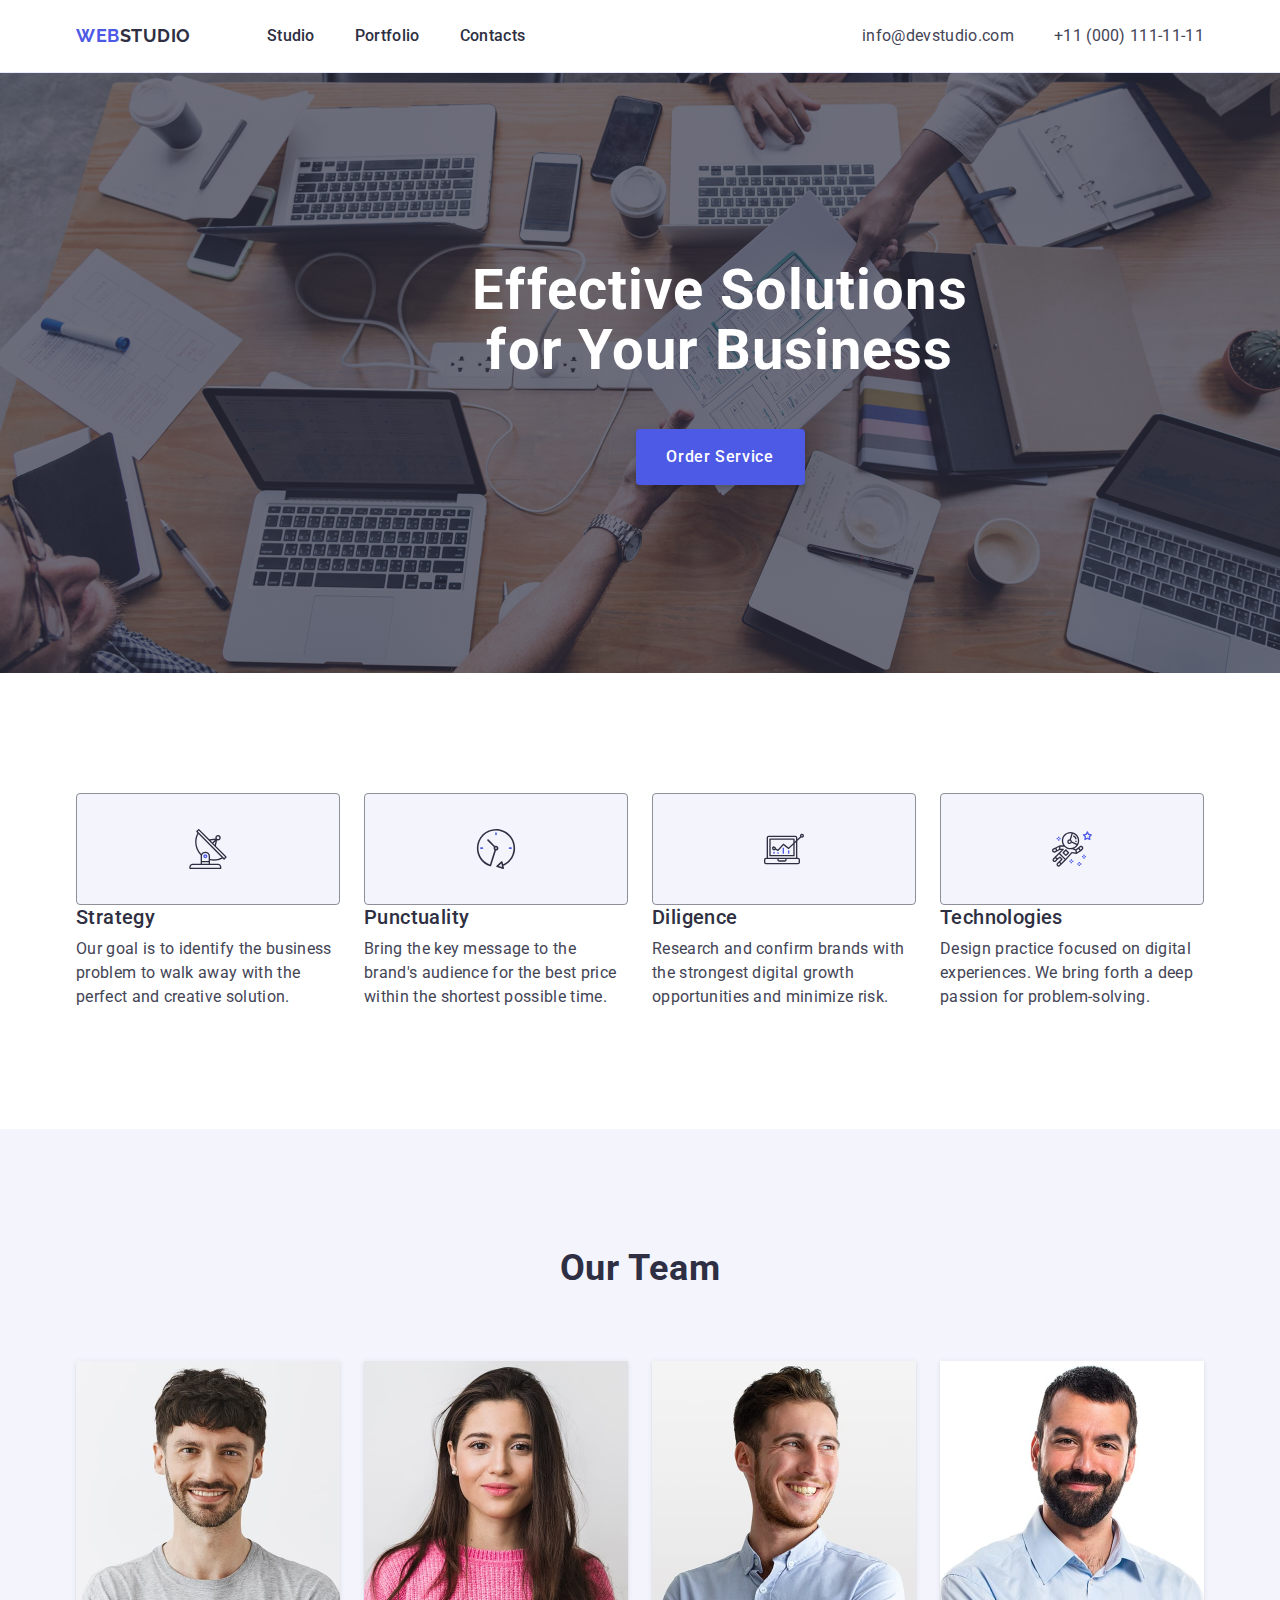
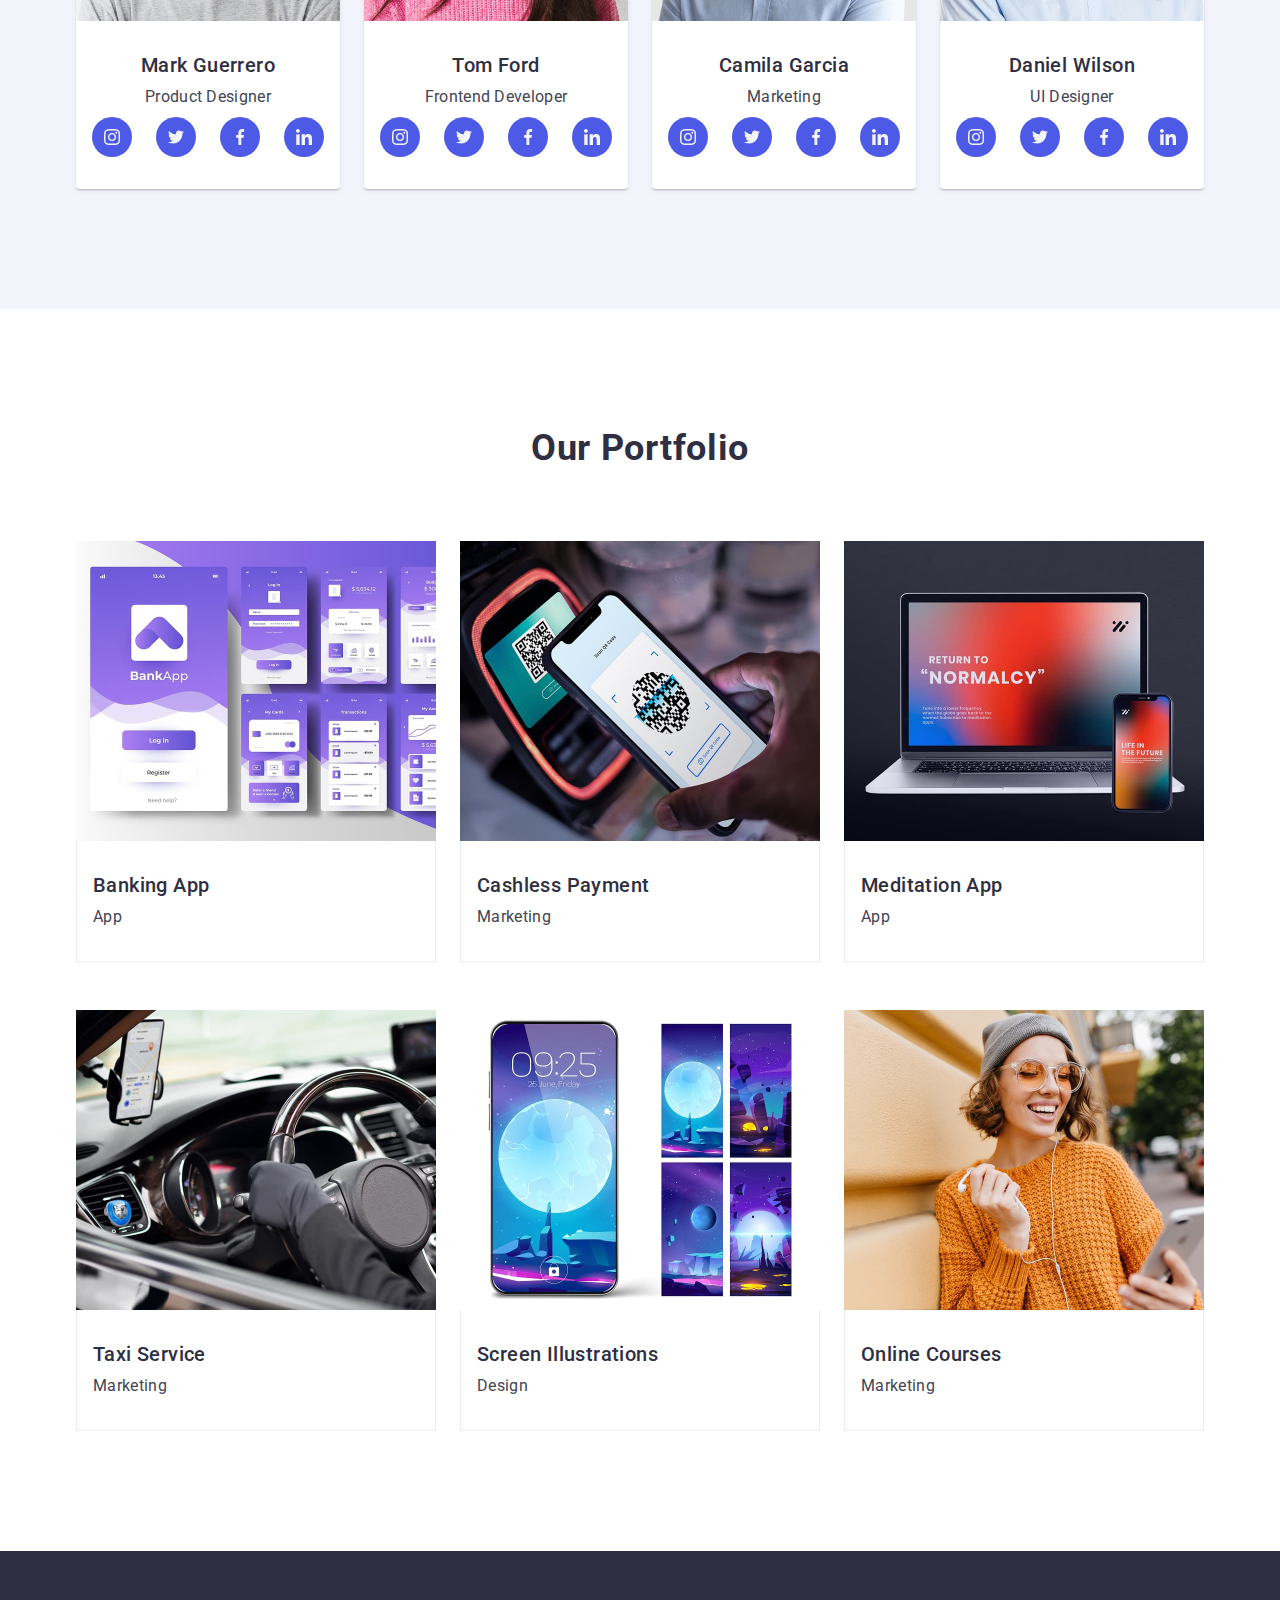
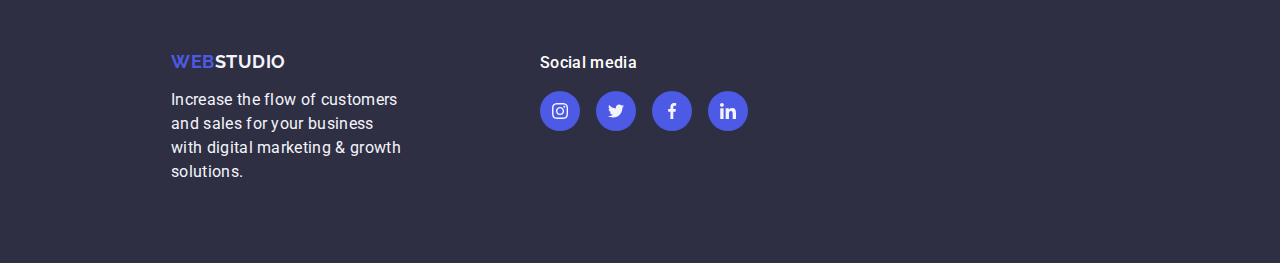
==== index.html @ c9664bf1 "add index file" ====
<!DOCTYPE html>
<html lang="en">
  <head>
    <meta charset="UTF-8" />
    <meta name="viewport" content="width=device-width, initial-scale=1.0" />
    <title>Webstudio</title>
    <link
      rel="stylesheet"
      href="https://cdn.jsdelivr.net/npm/modern-normalize@2.0.0/modern-normalize.min.css"
    />
    <link rel="stylesheet" href="./css/styles.css" />
    <link rel="preconnect" href="https://fonts.googleapis.com" />
    <link rel="preconnect" href="https://fonts.gstatic.com" crossorigin />
    <link
      href="https://fonts.googleapis.com/css2?family=Raleway:wght@700&family=Roboto:wght@400;500;700&display=swap"
      rel="stylesheet"
    />
  </head>
  <body>
    <svg
      aria-hidden="true"
      style="position: absolute; width: 0; height: 0; overflow: hidden"
      version="1.1"
      xmlns="http://www.w3.org/2000/svg"
      xmlns:xlink="http://www.w3.org/1999/xlink"
    >
      <defs>
        <symbol id="icon-Ellipse-4" viewBox="0 0 32 32">
          <path
            fill="#4d5ae5"
            style="fill: var(--color1, #4d5ae5)"
            d="M32 16c0 4.418-1.791 8.418-4.686 11.314s-6.895 4.686-11.314 4.686c-4.418 0-8.418-1.791-11.314-4.686s-4.686-6.895-4.686-11.314c0-4.418 1.791-8.418 4.686-11.314s6.895-4.686 11.314-4.686c4.418 0 8.418 1.791 11.314 4.686s4.686 6.895 4.686 11.314z"
          ></path>
          <path
            fill="#f4f4fd"
            style="fill: var(--color2, #f4f4fd)"
            d="M22.397 22.4v-0.001h0.003v-4.694c0-2.297-0.494-4.066-3.179-4.066-1.291 0-2.157 0.708-2.51 1.38h-0.037v-1.165h-2.546v8.546h2.651v-4.231c0-1.114 0.211-2.192 1.591-2.192 1.36 0 1.38 1.272 1.38 2.263v4.161h2.648z"
          ></path>
          <path
            fill="#f4f4fd"
            style="fill: var(--color2, #f4f4fd)"
            d="M9.811 13.854h2.654v8.546h-2.654v-8.546z"
          ></path>
          <path
            fill="#f4f4fd"
            style="fill: var(--color2, #f4f4fd)"
            d="M11.137 9.6c-0.849 0-1.537 0.689-1.537 1.537s0.688 1.551 1.537 1.551 1.537-0.703 1.537-1.551c-0-0.849-0.689-1.537-1.537-1.537v0z"
          ></path>
        </symbol>
        <symbol id="icon-Ellipse-3" viewBox="0 0 32 32">
          <path
            fill="#4d5ae5"
            style="fill: var(--color1, #4d5ae5)"
            d="M32 16c0 4.418-1.791 8.418-4.686 11.314s-6.895 4.686-11.314 4.686c-4.418 0-8.418-1.791-11.314-4.686s-4.686-6.895-4.686-11.314c0-4.418 1.791-8.418 4.686-11.314s6.895-4.686 11.314-4.686c4.418 0 8.418 1.791 11.314 4.686s4.686 6.895 4.686 11.314z"
          ></path>
          <path
            fill="#f4f4fd"
            style="fill: var(--color2, #f4f4fd)"
            d="M18.132 11.725h1.169v-2.035c-0.202-0.028-0.895-0.090-1.702-0.090-1.685 0-2.839 1.060-2.839 3.008v1.792h-1.859v2.275h1.859v5.725h2.279v-5.724h1.784l0.283-2.275h-2.068v-1.567c0-0.658 0.178-1.108 1.094-1.108z"
          ></path>
        </symbol>
        <symbol id="icon-Ellipse-2" viewBox="0 0 32 32">
          <path
            fill="#4d5ae5"
            style="fill: var(--color1, #4d5ae5)"
            d="M32 16c0 4.418-1.791 8.418-4.686 11.314s-6.895 4.686-11.314 4.686c-4.418 0-8.418-1.791-11.314-4.686s-4.686-6.895-4.686-11.314c0-4.418 1.791-8.418 4.686-11.314s6.895-4.686 11.314-4.686c4.418 0 8.418 1.791 11.314 4.686s4.686 6.895 4.686 11.314z"
          ></path>
          <path
            fill="#f4f4fd"
            style="fill: var(--color2, #f4f4fd)"
            d="M22.4 12.031c-0.476 0.209-0.983 0.347-1.512 0.414 0.544-0.325 0.959-0.835 1.154-1.45-0.507 0.302-1.067 0.516-1.664 0.635-0.482-0.513-1.168-0.83-1.917-0.83-1.453 0-2.622 1.179-2.622 2.625 0 0.208 0.018 0.408 0.061 0.598-2.182-0.106-4.112-1.152-5.409-2.745-0.226 0.393-0.359 0.842-0.359 1.326 0 0.909 0.468 1.714 1.166 2.181-0.422-0.008-0.835-0.13-1.186-0.323 0 0.008 0 0.018 0 0.029 0 1.275 0.91 2.334 2.102 2.578-0.214 0.058-0.446 0.086-0.688 0.086-0.168 0-0.338-0.010-0.497-0.045 0.34 1.039 1.305 1.803 2.452 1.828-0.893 0.698-2.026 1.119-3.254 1.119-0.215 0-0.422-0.010-0.628-0.036 1.162 0.75 2.54 1.178 4.026 1.178 4.829 0 7.469-4 7.469-7.467 0-0.116-0.004-0.228-0.010-0.339 0.521-0.37 0.958-0.831 1.315-1.362z"
          ></path>
        </symbol>
        <symbol id="icon-Ellipse-1" viewBox="0 0 32 32">
          <path
            fill="#4d5ae5"
            style="fill: var(--color1, #4d5ae5)"
            d="M32 16c0 4.418-1.791 8.418-4.686 11.314s-6.895 4.686-11.314 4.686c-4.418 0-8.418-1.791-11.314-4.686s-4.686-6.895-4.686-11.314c0-4.418 1.791-8.418 4.686-11.314s6.895-4.686 11.314-4.686c4.418 0 8.418 1.791 11.314 4.686s4.686 6.895 4.686 11.314z"
          ></path>
          <path
            fill="#f4f4fd"
            style="fill: var(--color2, #f4f4fd)"
            d="M22.387 13.363c-0.030-0.68-0.14-1.148-0.298-1.553-0.163-0.43-0.413-0.815-0.74-1.135-0.32-0.325-0.708-0.578-1.133-0.738-0.408-0.158-0.873-0.268-1.553-0.298-0.685-0.033-0.903-0.040-2.641-0.040s-1.955 0.008-2.638 0.038c-0.68 0.030-1.148 0.14-1.553 0.298-0.43 0.163-0.815 0.413-1.135 0.74-0.325 0.32-0.578 0.708-0.738 1.133-0.158 0.408-0.268 0.873-0.298 1.553-0.032 0.685-0.040 0.903-0.040 2.641s0.008 1.955 0.038 2.638c0.030 0.68 0.14 1.148 0.298 1.553 0.162 0.43 0.415 0.815 0.74 1.135 0.32 0.325 0.708 0.578 1.133 0.738 0.408 0.158 0.873 0.268 1.553 0.298 0.683 0.030 0.9 0.038 2.638 0.038s1.955-0.007 2.638-0.038c0.68-0.030 1.148-0.14 1.553-0.298 0.86-0.333 1.54-1.013 1.873-1.873 0.157-0.408 0.268-0.873 0.298-1.553 0.030-0.683 0.038-0.9 0.038-2.638s-0.003-1.955-0.033-2.638zM21.235 18.589c-0.028 0.625-0.133 0.963-0.22 1.188-0.215 0.558-0.658 1-1.215 1.215-0.225 0.088-0.565 0.192-1.188 0.22-0.675 0.030-0.878 0.038-2.585 0.038s-1.913-0.007-2.586-0.038c-0.625-0.027-0.963-0.132-1.188-0.22-0.278-0.103-0.53-0.265-0.735-0.478-0.213-0.208-0.375-0.458-0.478-0.735-0.088-0.225-0.193-0.565-0.22-1.188-0.030-0.675-0.038-0.878-0.038-2.586s0.007-1.913 0.038-2.585c0.027-0.625 0.132-0.963 0.22-1.188 0.103-0.278 0.265-0.53 0.48-0.735 0.207-0.212 0.458-0.375 0.735-0.478 0.225-0.088 0.565-0.192 1.188-0.22 0.675-0.030 0.878-0.038 2.586-0.038 1.71 0 1.913 0.008 2.586 0.038 0.625 0.028 0.963 0.133 1.188 0.22 0.277 0.102 0.53 0.265 0.735 0.478 0.212 0.208 0.375 0.458 0.478 0.735 0.088 0.225 0.192 0.565 0.22 1.188 0.030 0.675 0.038 0.878 0.038 2.585s-0.008 1.908-0.038 2.583z"
          ></path>
          <path
            fill="#f4f4fd"
            style="fill: var(--color2, #f4f4fd)"
            d="M16.024 12.713c-1.815 0-3.288 1.473-3.288 3.288s1.473 3.288 3.288 3.288c1.815 0 3.288-1.473 3.288-3.288s-1.473-3.288-3.288-3.288zM16.024 18.134c-1.178 0-2.133-0.955-2.133-2.133s0.955-2.133 2.133-2.133c1.178 0 2.133 0.955 2.133 2.133s-0.955 2.133-2.133 2.133z"
          ></path>
          <path
            fill="#f4f4fd"
            style="fill: var(--color2, #f4f4fd)"
            d="M20.21 12.583c0 0.424-0.344 0.768-0.768 0.768s-0.768-0.344-0.768-0.768c0-0.424 0.344-0.768 0.768-0.768s0.768 0.344 0.768 0.768z"
          ></path>
        </symbol>
        <symbol id="icon-astronaut-1" viewBox="0 0 32 32">
          <path
            fill="#4d5ae5"
            style="fill: var(--color1, #4d5ae5)"
            d="M31.974 4.524c-0.063-0.193-0.229-0.333-0.43-0.363l-1.91-0.278-0.855-1.731c-0.179-0.365-0.777-0.365-0.956 0l-0.855 1.731-1.91 0.278c-0.201 0.029-0.367 0.17-0.431 0.363-0.062 0.193-0.011 0.405 0.135 0.547l1.383 1.348-0.326 1.903c-0.034 0.2 0.048 0.402 0.212 0.522 0.166 0.121 0.382 0.135 0.562 0.040l1.709-0.899 1.709 0.899c0.078 0.041 0.164 0.061 0.249 0.061 0.11 0 0.221-0.034 0.314-0.102 0.164-0.119 0.246-0.322 0.212-0.522l-0.326-1.903 1.383-1.348c0.145-0.142 0.197-0.354 0.135-0.547zM29.511 5.851c-0.125 0.122-0.183 0.299-0.153 0.472l0.191 1.114-1-0.526c-0.078-0.041-0.163-0.061-0.249-0.061s-0.17 0.020-0.249 0.061l-1.001 0.526 0.191-1.114c0.030-0.173-0.028-0.349-0.153-0.472l-0.81-0.789 1.119-0.163c0.174-0.025 0.324-0.134 0.402-0.292l0.5-1.013 0.5 1.013c0.078 0.157 0.228 0.267 0.402 0.292l1.119 0.163-0.809 0.789z"
          ></path>
          <path
            fill="#4d5ae5"
            style="fill: var(--color1, #4d5ae5)"
            d="M26.133 20.522h-1.067v1.067h1.067v-1.067z"
          ></path>
          <path
            fill="#4d5ae5"
            style="fill: var(--color1, #4d5ae5)"
            d="M26.133 22.656h-1.067v1.067h1.067v-1.067z"
          ></path>
          <path
            fill="#4d5ae5"
            style="fill: var(--color1, #4d5ae5)"
            d="M27.2 21.589h-1.067v1.067h1.067v-1.067z"
          ></path>
          <path
            fill="#4d5ae5"
            style="fill: var(--color1, #4d5ae5)"
            d="M25.067 21.589h-1.067v1.067h1.067v-1.067z"
          ></path>
          <path
            fill="#4d5ae5"
            style="fill: var(--color1, #4d5ae5)"
            d="M22.4 26.389h-1.067v1.067h1.067v-1.067z"
          ></path>
          <path
            fill="#4d5ae5"
            style="fill: var(--color1, #4d5ae5)"
            d="M22.4 28.522h-1.067v1.067h1.067v-1.067z"
          ></path>
          <path
            fill="#4d5ae5"
            style="fill: var(--color1, #4d5ae5)"
            d="M23.467 27.456h-1.067v1.067h1.067v-1.067z"
          ></path>
          <path
            fill="#4d5ae5"
            style="fill: var(--color1, #4d5ae5)"
            d="M21.333 27.456h-1.067v1.067h1.067v-1.067z"
          ></path>
          <path
            fill="#4d5ae5"
            style="fill: var(--color1, #4d5ae5)"
            d="M16 24.256h-1.067v1.067h1.067v-1.067z"
          ></path>
          <path
            fill="#4d5ae5"
            style="fill: var(--color1, #4d5ae5)"
            d="M16 26.389h-1.067v1.067h1.067v-1.067z"
          ></path>
          <path
            fill="#4d5ae5"
            style="fill: var(--color1, #4d5ae5)"
            d="M17.067 25.322h-1.067v1.067h1.067v-1.067z"
          ></path>
          <path
            fill="#4d5ae5"
            style="fill: var(--color1, #4d5ae5)"
            d="M14.933 25.322h-1.067v1.067h1.067v-1.067z"
          ></path>
          <path
            fill="#4d5ae5"
            style="fill: var(--color1, #4d5ae5)"
            d="M5.867 6.122h-1.067v1.067h1.067v-1.067z"
          ></path>
          <path
            fill="#4d5ae5"
            style="fill: var(--color1, #4d5ae5)"
            d="M5.867 8.255h-1.067v1.067h1.067v-1.067z"
          ></path>
          <path
            fill="#4d5ae5"
            style="fill: var(--color1, #4d5ae5)"
            d="M6.933 7.189h-1.067v1.067h1.067v-1.067z"
          ></path>
          <path
            fill="#4d5ae5"
            style="fill: var(--color1, #4d5ae5)"
            d="M4.8 7.189h-1.067v1.067h1.067v-1.067z"
          ></path>
          <path
            fill="#2e2f42"
            style="fill: var(--color3, #2e2f42)"
            d="M24.715 14.159c-0.287-0.388-0.709-0.637-1.188-0.705-0.481-0.068-0.956 0.058-1.34 0.352l-1.252 0.96-1.898 1.417-1.358-0.541c2.421-1.086 4.114-3.508 4.114-6.32 0-3.823-3.123-6.933-6.961-6.933s-6.961 3.11-6.961 6.933c0 1.386 0.414 2.674 1.12 3.758l-2.764-0.024c-0.002 0-0.003 0-0.005 0-0.009 0-0.015 0.004-0.023 0.005-0.053 0.002-0.105 0.013-0.155 0.031-0.013 0.005-0.026 0.008-0.038 0.013-0.006 0.003-0.013 0.003-0.019 0.006l-3.233 1.596c-0.001 0-0.001 0-0.001 0.001l-1.893 0.911c-0.021 0.009-0.042 0.021-0.063 0.035-0.755 0.502-1.012 1.489-0.598 2.295 0.22 0.429 0.595 0.745 1.056 0.889 0.178 0.055 0.359 0.083 0.539 0.083 0.29 0 0.577-0.071 0.839-0.211l1.388-0.738 2.264-1.169 1.357-0.008-5.442 5.416c-0.001 0.001-0.001 0.001-0.002 0.001l-1.339 1.333c-0.316 0.315-0.49 0.732-0.49 1.178s0.174 0.863 0.49 1.179c0.325 0.323 0.752 0.485 1.179 0.485s0.854-0.162 1.18-0.485l1.314-1.309 1.741-1.3 0.901 0.897-1.762 1.754c-0 0.001-0.001 0.001-0.002 0.001l-1.339 1.333c-0.316 0.315-0.49 0.732-0.49 1.178s0.174 0.863 0.49 1.179c0.325 0.323 0.753 0.485 1.18 0.485s0.855-0.162 1.18-0.485l3.482-3.467c0.001-0.001 0.001-0.001 0.001-0.002l1.010-1-0.004-0.004c0.006-0.006 0.015-0.009 0.022-0.015l5.166-5.658 3.471 0.494c0.025 0.004 0.050 0.005 0.075 0.005 0.065 0 0.127-0.015 0.187-0.038 0.018-0.006 0.033-0.015 0.050-0.023 0.019-0.010 0.039-0.015 0.058-0.027l3.213-2.133c0.012-0.008 0.018-0.021 0.029-0.029 0.013-0.010 0.029-0.014 0.041-0.026l1.271-1.191c0.662-0.62 0.753-1.635 0.212-2.362zM2.13 17.77c-0.173 0.093-0.37 0.111-0.558 0.052-0.187-0.058-0.338-0.186-0.427-0.358-0.161-0.314-0.068-0.695 0.214-0.902l1.314-0.632 0.449 1.313-0.992 0.527zM5.628 15.942l-1.548 0.8-0.439-1.283 2.027-1.001-0.040 1.484zM20.727 9.322c0 0.918-0.219 1.785-0.599 2.559l-4.181-1.899c-0.044-0.573-0.341-1.075-0.788-1.388l1.464-4.86c2.378 0.756 4.105 2.974 4.105 5.588zM8.938 9.322c0-3.235 2.644-5.867 5.894-5.867 0.253 0 0.5 0.021 0.745 0.052l-1.432 4.754c-0.019-0.001-0.037-0.006-0.057-0.006-1.033 0-1.873 0.837-1.873 1.867s0.84 1.867 1.873 1.867c0.694 0 1.294-0.383 1.618-0.945l3.862 1.755c-1.075 1.446-2.795 2.39-4.737 2.39-3.25 0-5.894-2.632-5.894-5.867zM14.894 10.122c0 0.441-0.362 0.8-0.806 0.8s-0.806-0.359-0.806-0.8c0-0.441 0.362-0.8 0.806-0.8s0.806 0.359 0.806 0.8zM2.465 25.146c-0.236 0.234-0.619 0.234-0.854 0.001-0.114-0.114-0.176-0.263-0.176-0.423s0.062-0.309 0.176-0.421l0.962-0.958 0.851 0.848-0.959 0.955zM5.679 28.88c-0.236 0.234-0.619 0.235-0.855 0.001-0.114-0.114-0.176-0.263-0.176-0.423s0.062-0.309 0.176-0.421l0.963-0.959 0.852 0.848-0.96 0.955zM9.16 25.411c-0.001 0-0.001 0-0.002 0.001l-1.765 1.76-0.852-0.848 1.763-1.755c0 0 0 0 0-0s0.001-0.001 0.002-0.001c0.040-0.040 0.065-0.088 0.090-0.135 0.007-0.014 0.020-0.026 0.026-0.040 0.017-0.041 0.019-0.085 0.026-0.129 0.003-0.025 0.014-0.047 0.014-0.073 0-0.036-0.013-0.070-0.020-0.106-0.006-0.032-0.006-0.065-0.019-0.095-0.020-0.050-0.055-0.094-0.091-0.138-0.010-0.012-0.014-0.027-0.025-0.038 0 0 0 0-0.001 0s-0.001-0.002-0.001-0.002l-1.607-1.6c-0.017-0.017-0.039-0.024-0.058-0.038-0.028-0.022-0.055-0.042-0.087-0.058-0.030-0.015-0.061-0.024-0.093-0.033-0.034-0.010-0.067-0.017-0.103-0.020-0.033-0.002-0.063 0.001-0.095 0.005-0.036 0.004-0.069 0.009-0.104 0.020-0.034 0.011-0.063 0.027-0.094 0.045-0.020 0.011-0.042 0.015-0.061 0.029l-1.773 1.324-0.901-0.897 2.399-2.386 4.361 4.289-0.928 0.919zM15.979 18.394c-0.015-0.002-0.030 0.004-0.045 0.003-0.039-0.002-0.076 0.001-0.115 0.007-0.030 0.005-0.059 0.011-0.088 0.021-0.034 0.012-0.065 0.028-0.097 0.047-0.030 0.018-0.057 0.037-0.083 0.061-0.013 0.011-0.028 0.017-0.040 0.029l-4.698 5.146-4.328-4.257 2.833-2.818c0.209-0.208 0.21-0.546 0.002-0.755-0.105-0.105-0.243-0.157-0.381-0.156v-0.001l-2.219 0.013 0.028-1.607 3.104 0.027c1.265 1.294 3.029 2.101 4.981 2.101 0.437 0 0.864-0.045 1.279-0.123 0.040 0.032 0.079 0.065 0.13 0.085l2.41 0.96 0.152 0.758 0.178 0.885-3.003-0.427zM20.020 18.572l-0.313-1.558 1.446-1.080 0.947 1.257-2.080 1.381zM23.774 15.741l-0.838 0.785-0.931-1.236 0.831-0.637c0.155-0.119 0.351-0.168 0.543-0.143 0.193 0.027 0.364 0.128 0.48 0.284 0.217 0.292 0.18 0.699-0.085 0.947z"
          ></path>
          <path
            fill="#2e2f42"
            style="fill: var(--color3, #2e2f42)"
            d="M13.602 18.544l-2.143-2.133c-0.207-0.207-0.545-0.207-0.753 0l-2.142 2.133c-0.1 0.101-0.157 0.236-0.157 0.378s0.056 0.278 0.157 0.378l2.142 2.133c0.104 0.103 0.241 0.155 0.377 0.155s0.273-0.052 0.376-0.155l2.143-2.133c0.1-0.1 0.157-0.236 0.157-0.378s-0.057-0.278-0.157-0.378zM11.083 20.303l-1.387-1.381 1.387-1.381 1.387 1.381-1.387 1.381z"
          ></path>
          <path
            fill="#2e2f42"
            style="fill: var(--color3, #2e2f42)"
            d="M17.164 5.071l-0.258 1.036c0.071 0.018 1.738 0.452 1.738 2.149h1.067c-0-2.017-1.666-2.965-2.547-3.185z"
          ></path>
          <path
            fill="#2e2f42"
            style="fill: var(--color3, #2e2f42)"
            d="M19.711 9.322h-1.067v1.067h1.067v-1.067z"
          ></path>
        </symbol>
        <symbol id="icon-diagram-1" viewBox="0 0 32 32">
          <path
            fill="#4d5ae5"
            style="fill: var(--color1, #4d5ae5)"
            d="M14.925 14.965h1.066v4.798h-1.066v-4.797z"
          ></path>
          <path
            fill="#4d5ae5"
            style="fill: var(--color1, #4d5ae5)"
            d="M19.19 17.097h1.066v2.665h-1.066v-2.665z"
          ></path>
          <path
            fill="#4d5ae5"
            style="fill: var(--color1, #4d5ae5)"
            d="M10.661 18.696h1.066v1.066h-1.066v-1.066z"
          ></path>
          <path
            fill="#4d5ae5"
            style="fill: var(--color1, #4d5ae5)"
            d="M7.463 18.163h1.066v1.599h-1.066v-1.599z"
          ></path>
          <path
            fill="#2e2f42"
            style="fill: var(--color3, #2e2f42)"
            d="M1.599 28.291h25.587c0.883 0 1.599-0.716 1.599-1.599v-2.132c0-0.883-0.716-1.599-1.599-1.599h-0.533v-13.293l3.028-2.868c0.703 0.346 1.553 0.136 2.013-0.499s0.396-1.508-0.152-2.068-1.42-0.644-2.065-0.198c-0.644 0.446-0.873 1.292-0.542 2.002l-2.281 2.163v-1.23c0-0.883-0.716-1.599-1.599-1.599h-21.322c-0.883 0-1.599 0.716-1.599 1.599v15.992h-0.533c-0.883 0-1.599 0.716-1.599 1.599v2.132c0 0.883 0.716 1.599 1.599 1.599zM30.384 4.837c0.294 0 0.533 0.239 0.533 0.533s-0.239 0.533-0.533 0.533c-0.294 0-0.533-0.239-0.533-0.533s0.239-0.533 0.533-0.533zM3.198 6.969c0-0.294 0.239-0.533 0.533-0.533h21.322c0.294 0 0.533 0.239 0.533 0.533v2.239l-1.066 1.013v-2.186c0-0.294-0.239-0.533-0.533-0.533h-19.19c-0.294 0-0.533 0.239-0.533 0.533v13.326c0 0.294 0.239 0.533 0.533 0.533h19.19c0.294 0 0.533-0.239 0.533-0.533v-9.674l1.066-1.010v12.284h-22.388v-15.992zM7.996 13.899c-0.721-0.002-1.354 0.478-1.546 1.174s0.105 1.433 0.725 1.801c0.62 0.368 1.41 0.276 1.928-0.226l1.853 0.93c0.215 0.108 0.476 0.057 0.636-0.123l3.939-4.431 3.872 2.901c0.208 0.156 0.498 0.139 0.686-0.039l3.365-3.188v8.131h-18.124v-12.26h18.124v2.66l-3.771 3.572-3.904-2.927c-0.222-0.166-0.534-0.135-0.718 0.072l-3.993 4.493-1.493-0.746c0.011-0.064 0.018-0.129 0.020-0.193 0-0.883-0.716-1.599-1.599-1.599zM8.529 15.498c0 0.294-0.239 0.533-0.533 0.533s-0.533-0.239-0.533-0.533c0-0.294 0.239-0.533 0.533-0.533s0.533 0.239 0.533 0.533zM11.727 24.027h5.331v0.533c0 0.294-0.239 0.533-0.533 0.533h-4.264c-0.294 0-0.533-0.239-0.533-0.533v-0.533zM1.066 24.56c0-0.294 0.239-0.533 0.533-0.533h9.062v0.533c0 0.883 0.716 1.599 1.599 1.599h4.264c0.883 0 1.599-0.716 1.599-1.599v-0.533h9.062c0.294 0 0.533 0.239 0.533 0.533v2.132c0 0.294-0.239 0.533-0.533 0.533h-25.587c-0.294 0-0.533-0.239-0.533-0.533v-2.132z"
          ></path>
        </symbol>
        <symbol id="icon-clock-1" viewBox="0 0 32 32">
          <path
            fill="#2e2f42"
            style="fill: var(--color3, #2e2f42)"
            d="M31.297 15.301c-0.002-8.452-6.855-15.303-15.308-15.301s-15.303 6.855-15.301 15.308c0.001 6.658 4.307 12.551 10.649 14.576 0.061 0.019 0.124 0.029 0.187 0.029 0.121-0 0.239-0.032 0.342-0.094 0.135-0.080 0.236-0.207 0.283-0.356l3.865-12.25c1.057-0.005 1.909-0.866 1.903-1.923s-0.866-1.909-1.923-1.903c-0.284 0.001-0.565 0.067-0.82 0.191l-5.106-5.107c-0.253-0.245-0.657-0.238-0.902 0.016-0.239 0.247-0.239 0.639 0 0.886l5.103 5.109c-0.392 0.799-0.168 1.764 0.536 2.309l-3.683 11.673c-7.278-2.681-11.004-10.754-8.323-18.032s10.754-11.004 18.032-8.323c7.278 2.681 11.004 10.754 8.323 18.032-1.31 3.556-4.001 6.431-7.462 7.973l-0.398-1.874c-0.073-0.345-0.411-0.565-0.756-0.492-0.109 0.023-0.209 0.074-0.293 0.148l-3.837 3.426c-0.263 0.234-0.287 0.637-0.052 0.9 0.076 0.085 0.174 0.149 0.283 0.184l4.899 1.564c0.335 0.108 0.694-0.077 0.802-0.412 0.034-0.106 0.040-0.219 0.017-0.328l-0.391-1.839c5.664-2.388 9.342-7.942 9.329-14.089zM15.992 14.664c0.352 0 0.638 0.286 0.638 0.638s-0.286 0.638-0.638 0.638c-0.352 0-0.638-0.285-0.638-0.638s0.285-0.638 0.638-0.638zM18.093 29.528l2.184-1.948 0.603 2.84-2.787-0.892z"
          ></path>
          <path
            fill="#4d5ae5"
            style="fill: var(--color1, #4d5ae5)"
            d="M15.354 3.185v1.275c0 0.352 0.285 0.638 0.638 0.638s0.638-0.285 0.638-0.638v-1.275c0-0.352-0.286-0.638-0.638-0.638s-0.638 0.286-0.638 0.638z"
          ></path>
          <path
            fill="#4d5ae5"
            style="fill: var(--color1, #4d5ae5)"
            d="M3.876 14.664c-0.352 0-0.638 0.286-0.638 0.638s0.285 0.638 0.638 0.638h1.275c0.352 0 0.638-0.285 0.638-0.638s-0.285-0.638-0.638-0.638h-1.275z"
          ></path>
          <path
            fill="#4d5ae5"
            style="fill: var(--color1, #4d5ae5)"
            d="M28.108 15.939c0.352 0 0.638-0.285 0.638-0.638s-0.285-0.638-0.638-0.638h-1.275c-0.352 0-0.638 0.286-0.638 0.638s0.286 0.638 0.638 0.638h1.275z"
          ></path>
        </symbol>
        <symbol id="icon-antenna-1" viewBox="0 0 32 32">
          <path
            fill="#2e2f42"
            style="fill: var(--color3, #2e2f42)"
            d="M30.773 22.098l-8.443-8.505 0.937-4.615c0.242 0.094 0.499 0.144 0.758 0.146h0.006c1.192 0.014 2.17-0.941 2.184-2.133s-0.941-2.17-2.133-2.184c-1.192-0.014-2.17 0.941-2.184 2.133-0.003 0.255 0.039 0.509 0.125 0.749l-4.96 0.605-8.091-8.133c-0.099-0.101-0.235-0.159-0.377-0.16-0.14 0.001-0.274 0.056-0.373 0.155l-1.513 1.504c-0.208 0.208-0.208 0.546 0 0.754l0.814 0.826c-3.153 5.798-2.129 12.978 2.519 17.663 0.043 0.041 0.092 0.074 0.146 0.098-0.034 0.18-0.051 0.364-0.052 0.547v6.187h-6.4c-1.472 0.002-2.665 1.195-2.667 2.667v1.067c0 0.295 0.239 0.533 0.533 0.533h24.533c0.295 0 0.533-0.239 0.533-0.533v-1.067c-0.002-1.472-1.195-2.665-2.667-2.667h-6.4v-2.742c1.003 0.21 2.024 0.317 3.049 0.32 2.458-0.003 4.877-0.615 7.040-1.783l0.818 0.823c0.099 0.101 0.235 0.159 0.377 0.16 0.14-0.001 0.274-0.056 0.373-0.155l1.513-1.504c0.208-0.208 0.208-0.546 0-0.754zM23.28 6.233c0.418-0.415 1.093-0.414 1.509 0.004s0.414 1.093-0.004 1.508c-0.2 0.199-0.47 0.31-0.752 0.31h-0.003c-0.589-0.003-1.064-0.483-1.061-1.072 0.002-0.282 0.115-0.552 0.314-0.751h-0.002zM22.024 9.738l-0.598 2.946-1.175-1.182 1.774-1.763zM21.419 8.836l-1.92 1.909-1.485-1.493 3.405-0.415zM24.004 28.8c0.884 0 1.6 0.716 1.6 1.6v0.533h-23.467v-0.533c0-0.884 0.716-1.6 1.6-1.6h20.267zM16.537 26.667v1.067h-5.333v-1.067h5.333zM11.204 25.6v-4.053c0-1.294 1.196-2.347 2.667-2.347s2.667 1.053 2.667 2.347v4.053h-5.333zM17.604 23.904v-2.357c0-1.882-1.675-3.413-3.733-3.413-1.331-0.020-2.576 0.657-3.281 1.786-4.058-4.274-4.971-10.645-2.279-15.887l18.602 18.708c-2.872 1.461-6.165 1.873-9.309 1.163zM28.893 23.22l-21.057-21.181 0.755-0.752 7.935 7.98c0.004 0 0.006 0.007 0.010 0.010l13.115 13.191-0.757 0.752z"
          ></path>
          <path
            fill="#4d5ae5"
            style="fill: var(--color1, #4d5ae5)"
            d="M13.876 20.267h-0.005c-0.884-0.001-1.601 0.714-1.602 1.598s0.714 1.601 1.598 1.602h0.005c0.884 0.001 1.601-0.714 1.602-1.598s-0.714-1.601-1.598-1.602zM14.249 22.245c-0.1 0.1-0.236 0.156-0.378 0.155-0.295-0.002-0.532-0.242-0.531-0.536 0.001-0.141 0.057-0.276 0.157-0.375s0.233-0.154 0.373-0.155c0.295 0.002 0.532 0.242 0.531 0.536-0.001 0.141-0.057 0.276-0.157 0.375h0.005z"
          ></path>
        </symbol>
      </defs>
    </svg>
    <header class="page-header">
      <div class="container">
        <nav class="header-nav">
          <a class="logo header-logo" href="./index.html"
            >Web<span class="logo-part">Studio</span></a
          >
          <ul class="nav-list">
            <li class="nav-item">
              <a class="nav-link" href="./index.html">Studio</a>
            </li>
            <li class="nav-item">
              <a class="nav-link" href="">Portfolio</a>
            </li>
            <li class="nav-item"><a class="nav-link" href="">Contacts</a></li>
          </ul>
        </nav>
        <address class="contacts">
          <ul class="contacts-list">
            <li class="contacts-item">
              <a class="contacts-link" href="mailto:info@devstudio.com"
                >info@devstudio.com</a
              >
            </li>
            <li class="contacts-item">
              <a class="contacts-link" href="tel:+110001111111"
                >+11 (000) 111-11-11</a
              >
            </li>
          </ul>
        </address>
      </div>
    </header>
    <main>
      <section class="hero-image">
        <div class="container">
          <h1 class="header-one">Effective Solutions for Your Business</h1>
          <button type="button" class="btn">Order Service</button>
        </div>
      </section>
      <section class="section-one">
        <div class="container">
          <h2 class="visually-hidden">Our Mission</h2>
          <ul class="section-one-list">
            <li class="section-one-item">
              <div class="container our-mission">
                <svg class="icon mission-icon">
                  <use xlink:href="#icon-antenna-1"></use>
                </svg>
              </div>
              <h3 class="header-three">Strategy</h3>
              <p class="section-one-p">
                Our goal is to identify the business problem to walk away with
                the perfect and creative solution.
              </p>
            </li>
            <li class="section-one-item">
              <div class="container our-mission">
                <svg class="icon mission-icon">
                  <use xlink:href="#icon-clock-1"></use>
                </svg>
              </div>
              <h3 class="header-three">Punctuality</h3>
              <p class="section-one-p">
                Bring the key message to the brand's audience for the best price
                within the shortest possible time.
              </p>
            </li>
            <li class="section-one-item">
              <div class="container our-mission">
                <svg class="icon mission-icon">
                  <use xlink:href="#icon-diagram-1"></use>
                </svg>
              </div>
              <h3 class="header-three">Diligence</h3>
              <p class="section-one-p">
                Research and confirm brands with the strongest digital growth
                opportunities and minimize risk.
              </p>
            </li>
            <li class="section-one-item">
              <div class="container our-mission">
                <svg class="icon mission-icon">
                  <use xlink:href="#icon-astronaut-1"></use>
                </svg>
              </div>
              <h3 class="header-three">Technologies</h3>
              <p class="section-one-p">
                Design practice focused on digital experiences. We bring forth a
                deep passion for problem-solving.
              </p>
            </li>
          </ul>
        </div>
      </section>
      <section class="section-two">
        <div class="container">
          <h2 class="header-two">Our Team</h2>
          <ul class="section-two-ul">
            <li class="section-two-list">
              <img
                src="./images/img.jpg"
                width="264"
                height="260"
                alt="Mark Guerrero"
              />

              <div class="section-two-item">
                <h3 class="header-three">Mark Guerrero</h3>
                <p class="section-two-p">Product Designer</p>
                <ul class="section-two-social-icons">
                  <li>
                    <svg class="icon insta" width="40" height="40">
                      <use xlink:href="#icon-Ellipse-1"></use>
                    </svg>
                  </li>
                  <li>
                    <svg class="icon twitter" width="40" height="40">
                      <use xlink:href="#icon-Ellipse-2"></use>
                    </svg>
                  </li>
                  <li>
                    <svg class="icon facebook" width="40" height="40">
                      <use xlink:href="#icon-Ellipse-3"></use>
                    </svg>
                  </li>
                  <li>
                    <svg class="icon linkedin" width="40" height="40">
                      <use xlink:href="#icon-Ellipse-4"></use>
                    </svg>
                  </li>
                </ul>
              </div>
            </li>
            <li class="section-two-list">
              <img
                src="./images/img-1.jpg"
                width="264"
                height="260"
                alt="Tom Ford"
              />
              <div class="section-two-item">
                <h3 class="header-three">Tom Ford</h3>
                <p class="section-two-p">Frontend Developer</p>
                <ul class="section-two-social-icons">
                  <li>
                    <svg class="icon insta" width="40" height="40">
                      <use xlink:href="#icon-Ellipse-1"></use>
                    </svg>
                  </li>
                  <li>
                    <svg class="icon twitter" width="40" height="40">
                      <use xlink:href="#icon-Ellipse-2"></use>
                    </svg>
                  </li>
                  <li>
                    <svg class="icon facebook" width="40" height="40">
                      <use xlink:href="#icon-Ellipse-3"></use>
                    </svg>
                  </li>
                  <li>
                    <svg class="icon linkedin" width="40" height="40">
                      <use xlink:href="#icon-Ellipse-4"></use>
                    </svg>
                  </li>
                </ul>
              </div>
            </li>
            <li class="section-two-list">
              <img
                src="./images/img-2.jpg"
                width="264"
                height="260"
                alt="Camila Garcia"
              />
              <div class="section-two-item">
                <h3 class="header-three">Camila Garcia</h3>
                <p class="section-two-p">Marketing</p>
                <ul class="section-two-social-icons">
                  <li>
                    <svg class="icon insta">
                      <use xlink:href="#icon-Ellipse-1"></use>
                    </svg>
                  </li>
                  <li>
                    <svg class="icon twitter" width="40" height="40">
                      <use xlink:href="#icon-Ellipse-2"></use>
                    </svg>
                  </li>
                  <li>
                    <svg class="icon facebook" width="40" height="40">
                      <use xlink:href="#icon-Ellipse-3"></use>
                    </svg>
                  </li>
                  <li>
                    <svg class="icon linkedin" width="40" height="40">
                      <use xlink:href="#icon-Ellipse-4"></use>
                    </svg>
                  </li>
                </ul>
              </div>
            </li>
            <li class="section-two-list">
              <img
                src="./images/img-3.jpg"
                width="264"
                height="260"
                alt="Daniel Wilson"
              />
              <div class="section-two-item">
                <h3 class="header-three">Daniel Wilson</h3>
                <p class="section-two-p">UI Designer</p>
                <ul class="section-two-social-icons">
                  <li>
                    <svg class="icon insta">
                      <use xlink:href="#icon-Ellipse-1"></use>
                    </svg>
                  </li>
                  <li>
                    <svg class="icon twitter" width="40" height="40">
                      <use xlink:href="#icon-Ellipse-2"></use>
                    </svg>
                  </li>
                  <li>
                    <svg class="icon facebook" width="40" height="40">
                      <use xlink:href="#icon-Ellipse-3"></use>
                    </svg>
                  </li>
                  <li>
                    <svg class="icon linkedin" width="40" height="40">
                      <use xlink:href="#icon-Ellipse-4"></use>
                    </svg>
                  </li>
                </ul>
              </div>
            </li>
          </ul>
        </div>
      </section>
      <section class="section-three">
        <div class="container">
          <h2 class="header-two">Our Portfolio</h2>
          <ul class="section-three-list">
            <li class="section-three-item">
              <img
                src="./images/img-4.jpg"
                width="360"
                height="300"
                alt="Banking App"
              />
              <div class="section-three-info">
                <h3 class="header-three">Banking App</h3>
                <p class="section-three-p">App</p>
              </div>
            </li>
            <li class="section-three-item">
              <img
                src="./images/img-5.jpg"
                width="360"
                height="300"
                alt="Cashless Payment"
              />
              <div class="section-three-info">
                <h3 class="header-three">Cashless Payment</h3>
                <p class="section-three-p">Marketing</p>
              </div>
            </li>
            <li class="section-three-item">
              <img
                src="./images/img-6.jpg"
                width="360"
                height="300"
                alt="Meditation App"
              />
              <div class="section-three-info">
                <h3 class="header-three">Meditation App</h3>
                <p class="section-three-p">App</p>
              </div>
            </li>
            <li class="section-three-item">
              <img
                src="./images/img-7.jpg"
                width="360"
                height="300"
                alt="Taxi Service"
              />
              <div class="section-three-info">
                <h3 class="header-three">Taxi Service</h3>
                <p class="section-three-p">Marketing</p>
              </div>
            </li>
            <li class="section-three-item">
              <img
                src="./images/img-8.jpg"
                width="360"
                height="300"
                alt="Screen Illustrations"
              />
              <div class="section-three-info">
                <h3 class="header-three">Screen Illustrations</h3>
                <p class="section-three-p">Design</p>
              </div>
            </li>
            <li class="section-three-item">
              <img
                src="./images/img-9.jpg"
                width="360"
                height="300"
                alt="Online Courses"
              />
              <div class="section-three-info">
                <h3 class="header-three">Online Courses</h3>
                <p class="section-three-p">Marketing</p>
              </div>
            </li>
          </ul>
        </div>
      </section>
    </main>
    <footer class="page-footer">
      <div class="container footer-container">
        <div class="container footer-info">
          <a class="logo footer-logo" href="./index.html"
            >Web<span class="logo-part">Studio</span></a
          >
          <p class="footer-text">
            Increase the flow of customers and sales for your business with
            digital marketing & growth solutions.
          </p>
        </div>
        <div class="container footer-media">
          <p class="footer-media-icons">Social media</p>
          <ul class="footer-media-list">
            <li>
              <svg class="icon insta">
                <use xlink:href="#icon-Ellipse-1"></use>
              </svg>
            </li>
            <li>
              <svg class="icon twitter" width="40" height="40">
                <use xlink:href="#icon-Ellipse-2"></use>
              </svg>
            </li>
            <li>
              <svg class="icon facebook" width="40" height="40">
                <use xlink:href="#icon-Ellipse-3"></use>
              </svg>
            </li>
            <li>
              <svg class="icon linkedin" width="40" height="40">
                <use xlink:href="#icon-Ellipse-4"></use>
              </svg>
            </li>
          </ul>
        </div>
      </div>
    </footer>
  </body>
</html>
---- css/styles.css ----
body {
    font-family: "Roboto", sans-serif;
    background-color: white;
    color: #434455;
    font-size: 16px;
    line-height: 1.5;
}

ul {
    list-style-type: none;
}

a {
    text-decoration: none;
}

h1,
h2,
h3,
p,
ul {
    margin: 0;
    padding: 0;
}

/*section {
    margin-top: 120px;
    margin-bottom: 120px;
}*/
.container {
    box-sizing: border-box;
    max-width: 1158px;
    margin-left: auto;
    margin-right: auto;
    padding: 0 15px;

}



.page-header .container {
    display: flex;
    justify-content: space-between;
    padding: 0 15px 0 15px;
}

.page-header {
    border-bottom: 1px solid #e7e9fc;
}

.header-nav {
    display: flex;
    justify-content: space-between;
    align-items: center;
}

.nav-list {
    display: flex;
    gap: 40px;
    justify-content: space-between;
}

.contacts-list {
    display: flex;
    gap: 40px;
}

.nav-link,
.contacts-item,
.header-logo {
    padding: 24px 0;
}

main {
    flex-grow: 1;
}

img {
    display: block;
    max-width: 100%;
    object-fit: cover;
}

.logo {
    font-family: "Raleway", sans-serif;
    font-weight: 700;
    font-size: 18px;
    line-height: 1.17;
    letter-spacing: 0.03em;
    text-transform: uppercase;
    color: #4d5ae5;
}

.header-logo {
    margin-right: 76px;
}

.header-logo .logo-part {
    color: #2e2f42;
}

.nav-link {
    font-weight: 500;
    font-size: 16px;
    line-height: 1.5;
    letter-spacing: 0.02em;
    color: #2e2f42;
    display: block;

}

.visually-hidden {
    position: absolute;
    width: 1px;
    height: 1px;
    margin: -1px;
    border: 0;
    padding: 0;
    white-space: nowrap;
    clip-path: inset(100%);
    clip: rect(0 0 0 0);
    overflow: hidden;
}

.section-two-ul {
    display: flex;
    flex-wrap: wrap;
    gap: 24px;
    margin: 0;
    list-style: none;
    /*padding-top: 72px;*/
}

.section-two-list {
    width: calc((100% - 72px) / 4);
    
    gap: 32px;
    border-radius: 0 0 4px 4px;
    
    width: 264px;
    height: 428px;
    box-shadow: 0 2px 1px 0 rgba(46, 47, 66, 0.08), 0 1px 1px 0 rgba(46, 47, 66, 0.16), 0 1px 6px 0 rgba(46, 47, 66, 0.08);
    background: #fff;
}

.section-three-list {
    display: flex;
    flex-wrap: wrap;
    column-gap: 24px;
    row-gap: 48px;
    margin: 0;
    list-style: none;
    
}

.section-three-list .section-three-item {
    /*display: flex;
    align-items: flex-start;
    justify-content: center;
    flex-direction: column;
    
    padding: 32px 16px;*/
    gap: 8px;
    width: calc((100% - 48px) / 3);
}

.section-three-info {
    padding: 32px 16px;
    border: 1px solid #e7e9fc;
    border-top: none;
}

.section-three .header-three {
    margin-bottom: 8px;
}

.contacts {
    font-style: normal;
}

.contacts-link {
    font-style: normal;
    font-size: 16px;
    line-height: 1.5;
    letter-spacing: 0.02em;
    color: #434455;
}

.nav-link:hover,
.nav-link:focus,
.contacts-link:focus,
.contacts-link:hover {
    color: #404bbf;
}

.section-three-item:focus,
.section-three-item:hover {
box-shadow: 0 2px 1px 0 rgba(46, 47, 66, 0.08), 0 1px 1px 0 rgba(46, 47, 66, 0.16), 0 1px 6px 0 rgba(46, 47, 66, 0.08);
    background: #fff;
    cursor: pointer;
}


.hero-image {
    width: 1440px;
        height: 600px;
    background-image: linear-gradient(to bottom, rgba(46, 47, 66, 0.7), rgba(46, 47, 66, 0.7)), url(/images/people-office.jpg);
    background-position: center;
    background-size: cover;
 
    padding: 188px 0;
}

.section-two {
    background-color: #f4f4fd;
    padding: 120px 0;
}

.section-two .header-two {
    margin-bottom: 72px;
}

.section-two-list {
    background-color: #ffffff;
    width: calc((100% - 72px) / 4);
}

.section-two-item {
    padding: 32px 0;
}

.section-two-item .header-three {
    text-align: center;
    margin-bottom: 8px;
}

.section-one-item .header-three {
    margin-bottom: 8px;
}

.header-one {
    max-width: 496px;
    font-weight: 700;
    font-size: 56px;
    line-height: 1.07;
    letter-spacing: 0.02em;
    text-align: center;
    color: #fff;
    margin: 0 auto;
}

.header-two {
    font-weight: 700;
    font-size: 36px;
    line-height: 1.11;
    text-transform: capitalize;
    letter-spacing: 0.02em;
    text-align: center;
    color: #2e2f42;
}

.header-three {
    font-weight: 500;
    font-size: 20px;
    line-height: 1.2;
    letter-spacing: 0.02em;
    color: #2e2f42;
}

.section-one {
    padding: 120px 0;
}

.section-one-p {
    font-weight: 400;
    font-size: 16px;
    line-height: 1.5;
    letter-spacing: 0.02em;
}

.section-one .header-two {
    margin-bottom: 8px;

}

.section-two-p {
    font-weight: 400;
    font-size: 16px;
    line-height: 1.5;
    letter-spacing: 0.02em;
    text-align: center;
}

.section-three-p {
    font-weight: 400;
    font-size: 16px;
    line-height: 1.5;
    letter-spacing: 0.02em;
}

.btn {
    display: block;
    align-items: center;
    justify-content: center;
    flex-direction: row;
    gap: 10px;
    border-radius: 4px;
    border: none;
    height: 56px;
    box-shadow: 0 4px 4px 0 rgba(0, 0, 0, 0.15);
    min-width: 169px;
    background-color: #4d5ae5;
    font-weight: 500;
    font-size: 16px;
    line-height: 1.5;
    letter-spacing: 0.04em;
    color: #fff;
    cursor: pointer;
    margin-top: 48px;
    margin-left: auto;
    margin-right: auto;
}

.btn:hover,
.btn:focus {
    background-color: #404bbf;
}

.section-one-list {
    display: flex;
    align-items: flex-start;
    justify-content: flex-start;
    flex-direction: row;
    gap: 24px;
}

.section-one-item {
    /*display: flex;
    align-items: flex-start;
    justify-content: flex-start;
    flex-direction: column;
    gap: 24px;*/
    width: calc((100% - 72px) / 4);
}

.section-three {
    padding-top: 120px;
    padding-bottom: 120px;
}

.section-three .header-two {
    margin-bottom: 72px;
}

.page-footer {
    padding: 100px 0;
    background-color: #2e2f42;
}

.footer-logo {
    display: inline-block;
    margin-bottom: 16px;
}

.footer-logo .logo-part {
    color: #f4f4fd;
}

.footer-text {
    background-color: #2e2f42;
    font-weight: 400;
    font-size: 16px;
    line-height: 1.5;
    letter-spacing: 0.02em;
    color: #f4f4fd;
    max-width: 264px
}

.section-two-social-icons {
    display: flex;
    justify-content: center;
        align-items: center;
    gap: 24px;
    padding: 8px 16px 32px 16px;
        margin: 0;
        list-style: none;
 
}

.icon {
display: flex;
    justify-content: center;
    align-items: center;
    width: 40px;
    height: 40px;
    /* border: 2px dashed #2a2a2a;
    border-radius: 8px; */
     
     
}
  
.icon:not(.mission-icon):hover,
.icon:not(.mission-icon):focus {
    cursor: pointer;
}

.our-mission {
    display: flex;
        align-items: center;
        justify-content: center;
        flex-direction: column;
        width: 264px;
            height: 112px;
            border: 1px solid #8e8f99;
                border-radius: 4px;
                background: #f4f4fd;
}

.footer-media-icons {
    font-weight: 500;
        font-size: 16px;
        line-height: 1.5;
        letter-spacing: 0.02em;
        color: #fff;
}

.footer-media-list {
    display: flex;
    justify-content: center;
    align-items: center;
    gap: 16px;
    padding: 16px 0 0 0;
    margin: 0;
    list-style: none;

}
.footer-media {
    
width: 208px;
height: 80px;
padding: 0;
margin: 0;
}
.footer-info {
    width: 264px;
        height: 112px;
        margin: 0 120px 0 156px;
        justify-content: flex-start;
}
.footer-container {
    display: flex;
    align-items: baseline;
    justify-content: flex-start;
    margin: 0;
    padding: 0;

}
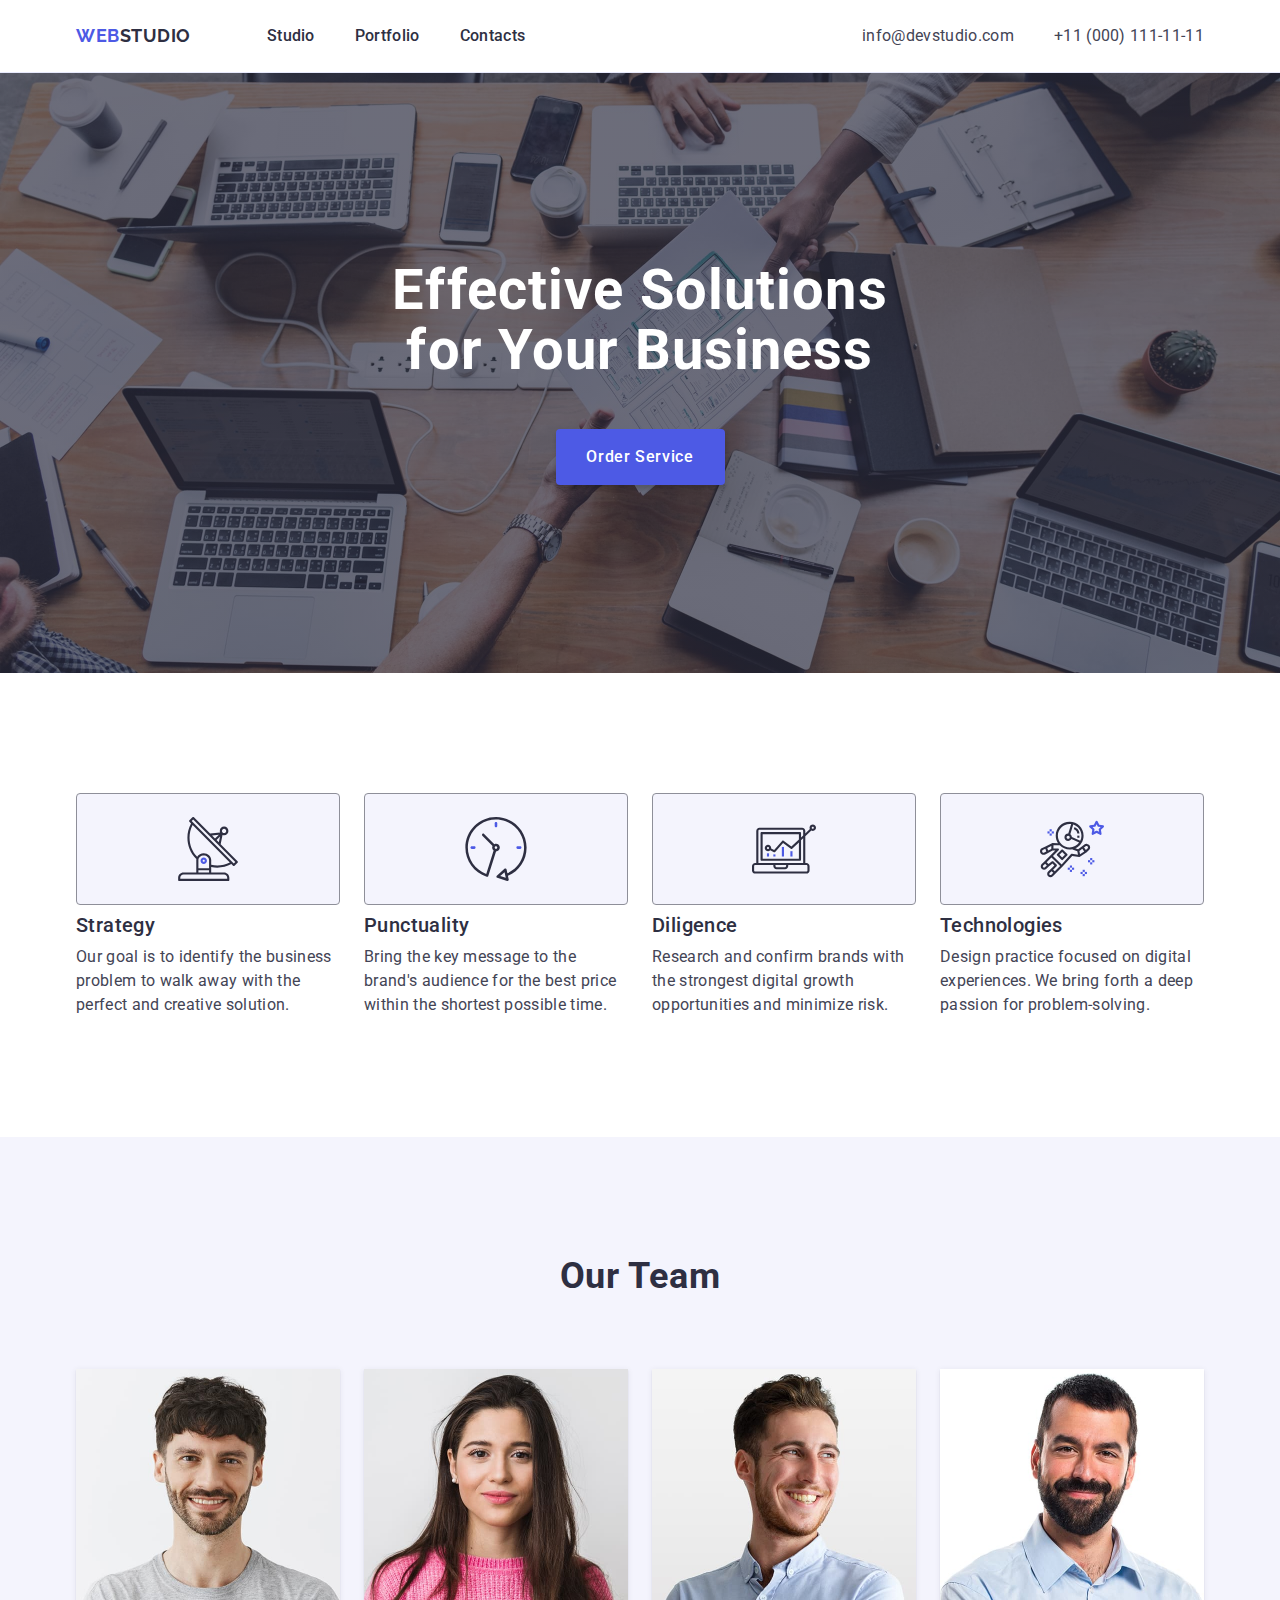
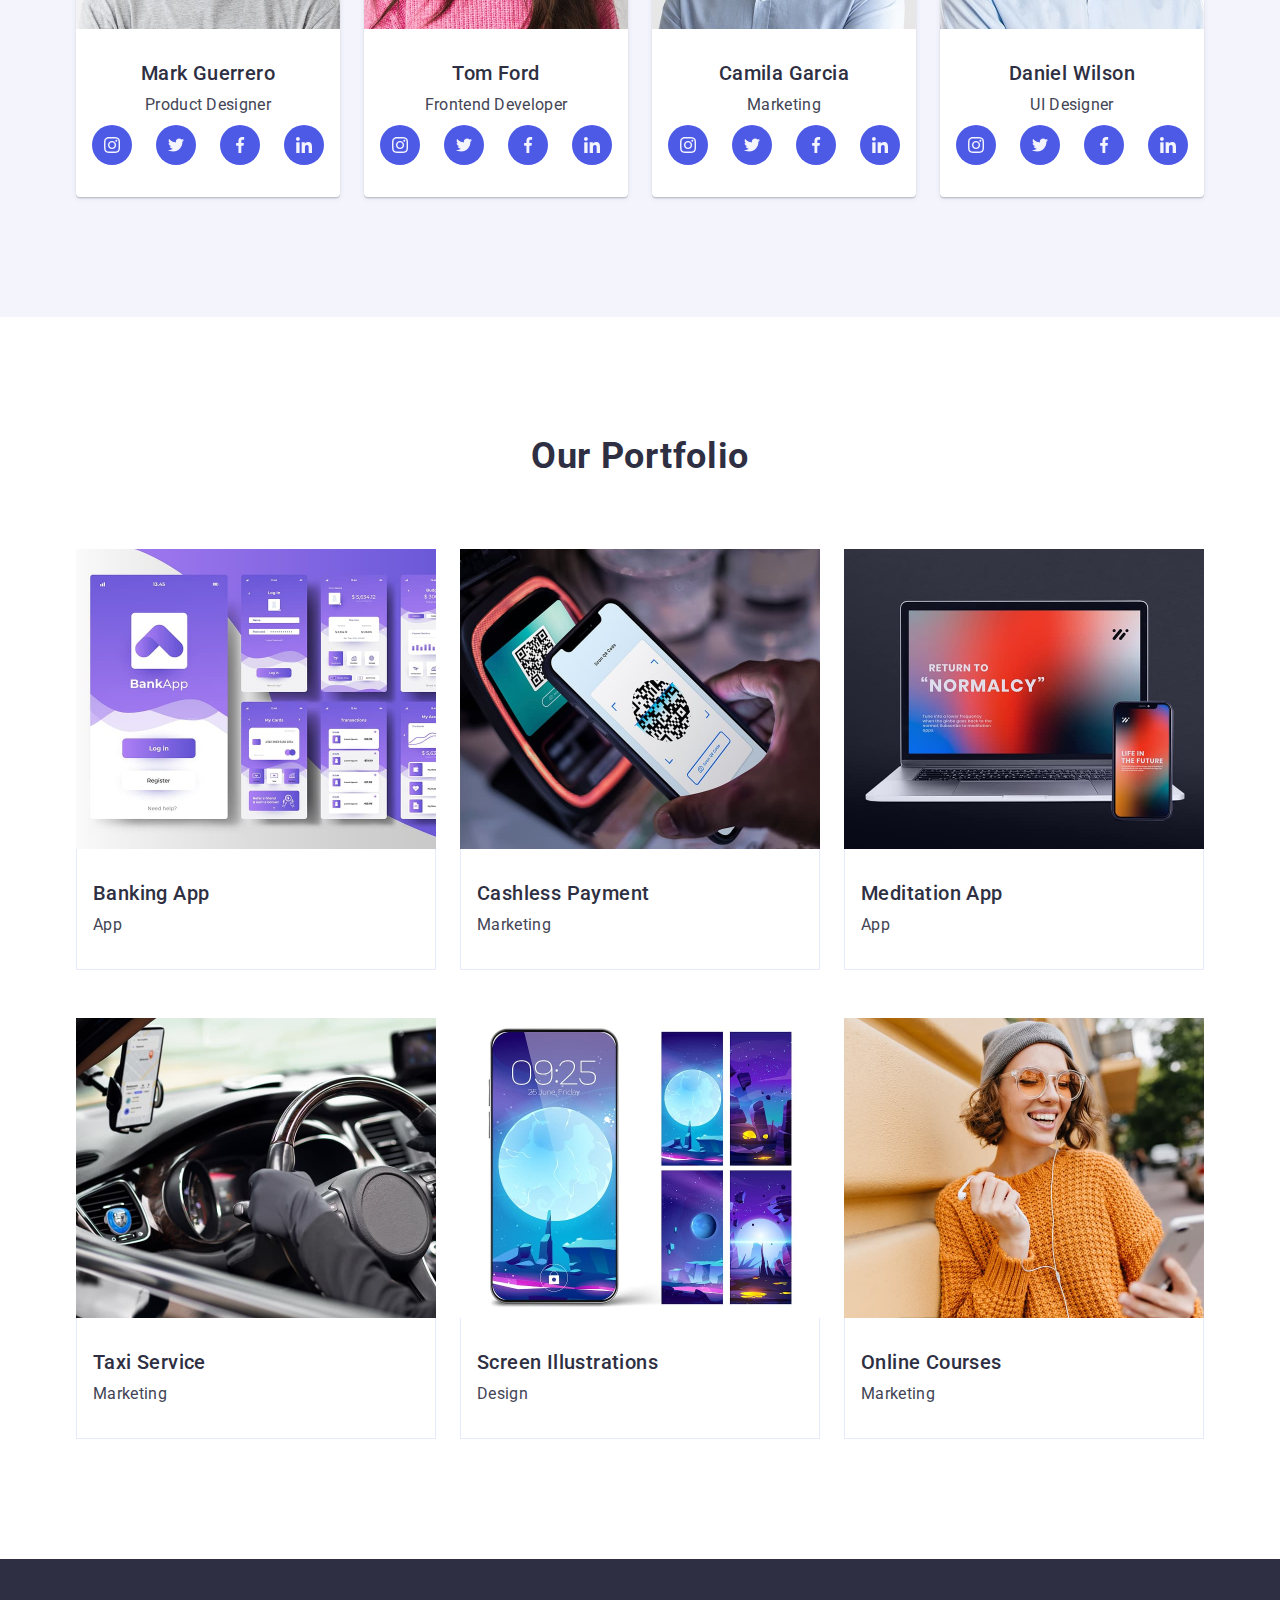
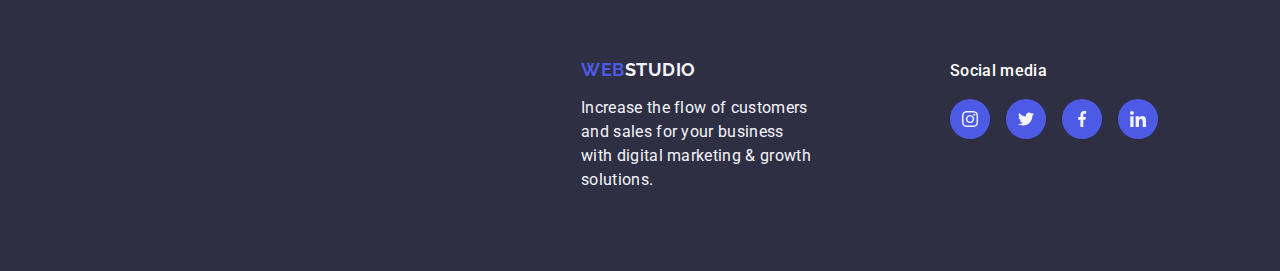
==== commit 63dd10e3: "add index file" ====
--- a/index.html
+++ b/index.html
@@ -17,252 +17,6 @@
     />
   </head>
   <body>
-    <svg
-      aria-hidden="true"
-      style="position: absolute; width: 0; height: 0; overflow: hidden"
-      version="1.1"
-      xmlns="http://www.w3.org/2000/svg"
-      xmlns:xlink="http://www.w3.org/1999/xlink"
-    >
-      <defs>
-        <symbol id="icon-Ellipse-4" viewBox="0 0 32 32">
-          <path
-            fill="#4d5ae5"
-            style="fill: var(--color1, #4d5ae5)"
-            d="M32 16c0 4.418-1.791 8.418-4.686 11.314s-6.895 4.686-11.314 4.686c-4.418 0-8.418-1.791-11.314-4.686s-4.686-6.895-4.686-11.314c0-4.418 1.791-8.418 4.686-11.314s6.895-4.686 11.314-4.686c4.418 0 8.418 1.791 11.314 4.686s4.686 6.895 4.686 11.314z"
-          ></path>
-          <path
-            fill="#f4f4fd"
-            style="fill: var(--color2, #f4f4fd)"
-            d="M22.397 22.4v-0.001h0.003v-4.694c0-2.297-0.494-4.066-3.179-4.066-1.291 0-2.157 0.708-2.51 1.38h-0.037v-1.165h-2.546v8.546h2.651v-4.231c0-1.114 0.211-2.192 1.591-2.192 1.36 0 1.38 1.272 1.38 2.263v4.161h2.648z"
-          ></path>
-          <path
-            fill="#f4f4fd"
-            style="fill: var(--color2, #f4f4fd)"
-            d="M9.811 13.854h2.654v8.546h-2.654v-8.546z"
-          ></path>
-          <path
-            fill="#f4f4fd"
-            style="fill: var(--color2, #f4f4fd)"
-            d="M11.137 9.6c-0.849 0-1.537 0.689-1.537 1.537s0.688 1.551 1.537 1.551 1.537-0.703 1.537-1.551c-0-0.849-0.689-1.537-1.537-1.537v0z"
-          ></path>
-        </symbol>
-        <symbol id="icon-Ellipse-3" viewBox="0 0 32 32">
-          <path
-            fill="#4d5ae5"
-            style="fill: var(--color1, #4d5ae5)"
-            d="M32 16c0 4.418-1.791 8.418-4.686 11.314s-6.895 4.686-11.314 4.686c-4.418 0-8.418-1.791-11.314-4.686s-4.686-6.895-4.686-11.314c0-4.418 1.791-8.418 4.686-11.314s6.895-4.686 11.314-4.686c4.418 0 8.418 1.791 11.314 4.686s4.686 6.895 4.686 11.314z"
-          ></path>
-          <path
-            fill="#f4f4fd"
-            style="fill: var(--color2, #f4f4fd)"
-            d="M18.132 11.725h1.169v-2.035c-0.202-0.028-0.895-0.090-1.702-0.090-1.685 0-2.839 1.060-2.839 3.008v1.792h-1.859v2.275h1.859v5.725h2.279v-5.724h1.784l0.283-2.275h-2.068v-1.567c0-0.658 0.178-1.108 1.094-1.108z"
-          ></path>
-        </symbol>
-        <symbol id="icon-Ellipse-2" viewBox="0 0 32 32">
-          <path
-            fill="#4d5ae5"
-            style="fill: var(--color1, #4d5ae5)"
-            d="M32 16c0 4.418-1.791 8.418-4.686 11.314s-6.895 4.686-11.314 4.686c-4.418 0-8.418-1.791-11.314-4.686s-4.686-6.895-4.686-11.314c0-4.418 1.791-8.418 4.686-11.314s6.895-4.686 11.314-4.686c4.418 0 8.418 1.791 11.314 4.686s4.686 6.895 4.686 11.314z"
-          ></path>
-          <path
-            fill="#f4f4fd"
-            style="fill: var(--color2, #f4f4fd)"
-            d="M22.4 12.031c-0.476 0.209-0.983 0.347-1.512 0.414 0.544-0.325 0.959-0.835 1.154-1.45-0.507 0.302-1.067 0.516-1.664 0.635-0.482-0.513-1.168-0.83-1.917-0.83-1.453 0-2.622 1.179-2.622 2.625 0 0.208 0.018 0.408 0.061 0.598-2.182-0.106-4.112-1.152-5.409-2.745-0.226 0.393-0.359 0.842-0.359 1.326 0 0.909 0.468 1.714 1.166 2.181-0.422-0.008-0.835-0.13-1.186-0.323 0 0.008 0 0.018 0 0.029 0 1.275 0.91 2.334 2.102 2.578-0.214 0.058-0.446 0.086-0.688 0.086-0.168 0-0.338-0.010-0.497-0.045 0.34 1.039 1.305 1.803 2.452 1.828-0.893 0.698-2.026 1.119-3.254 1.119-0.215 0-0.422-0.010-0.628-0.036 1.162 0.75 2.54 1.178 4.026 1.178 4.829 0 7.469-4 7.469-7.467 0-0.116-0.004-0.228-0.010-0.339 0.521-0.37 0.958-0.831 1.315-1.362z"
-          ></path>
-        </symbol>
-        <symbol id="icon-Ellipse-1" viewBox="0 0 32 32">
-          <path
-            fill="#4d5ae5"
-            style="fill: var(--color1, #4d5ae5)"
-            d="M32 16c0 4.418-1.791 8.418-4.686 11.314s-6.895 4.686-11.314 4.686c-4.418 0-8.418-1.791-11.314-4.686s-4.686-6.895-4.686-11.314c0-4.418 1.791-8.418 4.686-11.314s6.895-4.686 11.314-4.686c4.418 0 8.418 1.791 11.314 4.686s4.686 6.895 4.686 11.314z"
-          ></path>
-          <path
-            fill="#f4f4fd"
-            style="fill: var(--color2, #f4f4fd)"
-            d="M22.387 13.363c-0.030-0.68-0.14-1.148-0.298-1.553-0.163-0.43-0.413-0.815-0.74-1.135-0.32-0.325-0.708-0.578-1.133-0.738-0.408-0.158-0.873-0.268-1.553-0.298-0.685-0.033-0.903-0.040-2.641-0.040s-1.955 0.008-2.638 0.038c-0.68 0.030-1.148 0.14-1.553 0.298-0.43 0.163-0.815 0.413-1.135 0.74-0.325 0.32-0.578 0.708-0.738 1.133-0.158 0.408-0.268 0.873-0.298 1.553-0.032 0.685-0.040 0.903-0.040 2.641s0.008 1.955 0.038 2.638c0.030 0.68 0.14 1.148 0.298 1.553 0.162 0.43 0.415 0.815 0.74 1.135 0.32 0.325 0.708 0.578 1.133 0.738 0.408 0.158 0.873 0.268 1.553 0.298 0.683 0.030 0.9 0.038 2.638 0.038s1.955-0.007 2.638-0.038c0.68-0.030 1.148-0.14 1.553-0.298 0.86-0.333 1.54-1.013 1.873-1.873 0.157-0.408 0.268-0.873 0.298-1.553 0.030-0.683 0.038-0.9 0.038-2.638s-0.003-1.955-0.033-2.638zM21.235 18.589c-0.028 0.625-0.133 0.963-0.22 1.188-0.215 0.558-0.658 1-1.215 1.215-0.225 0.088-0.565 0.192-1.188 0.22-0.675 0.030-0.878 0.038-2.585 0.038s-1.913-0.007-2.586-0.038c-0.625-0.027-0.963-0.132-1.188-0.22-0.278-0.103-0.53-0.265-0.735-0.478-0.213-0.208-0.375-0.458-0.478-0.735-0.088-0.225-0.193-0.565-0.22-1.188-0.030-0.675-0.038-0.878-0.038-2.586s0.007-1.913 0.038-2.585c0.027-0.625 0.132-0.963 0.22-1.188 0.103-0.278 0.265-0.53 0.48-0.735 0.207-0.212 0.458-0.375 0.735-0.478 0.225-0.088 0.565-0.192 1.188-0.22 0.675-0.030 0.878-0.038 2.586-0.038 1.71 0 1.913 0.008 2.586 0.038 0.625 0.028 0.963 0.133 1.188 0.22 0.277 0.102 0.53 0.265 0.735 0.478 0.212 0.208 0.375 0.458 0.478 0.735 0.088 0.225 0.192 0.565 0.22 1.188 0.030 0.675 0.038 0.878 0.038 2.585s-0.008 1.908-0.038 2.583z"
-          ></path>
-          <path
-            fill="#f4f4fd"
-            style="fill: var(--color2, #f4f4fd)"
-            d="M16.024 12.713c-1.815 0-3.288 1.473-3.288 3.288s1.473 3.288 3.288 3.288c1.815 0 3.288-1.473 3.288-3.288s-1.473-3.288-3.288-3.288zM16.024 18.134c-1.178 0-2.133-0.955-2.133-2.133s0.955-2.133 2.133-2.133c1.178 0 2.133 0.955 2.133 2.133s-0.955 2.133-2.133 2.133z"
-          ></path>
-          <path
-            fill="#f4f4fd"
-            style="fill: var(--color2, #f4f4fd)"
-            d="M20.21 12.583c0 0.424-0.344 0.768-0.768 0.768s-0.768-0.344-0.768-0.768c0-0.424 0.344-0.768 0.768-0.768s0.768 0.344 0.768 0.768z"
-          ></path>
-        </symbol>
-        <symbol id="icon-astronaut-1" viewBox="0 0 32 32">
-          <path
-            fill="#4d5ae5"
-            style="fill: var(--color1, #4d5ae5)"
-            d="M31.974 4.524c-0.063-0.193-0.229-0.333-0.43-0.363l-1.91-0.278-0.855-1.731c-0.179-0.365-0.777-0.365-0.956 0l-0.855 1.731-1.91 0.278c-0.201 0.029-0.367 0.17-0.431 0.363-0.062 0.193-0.011 0.405 0.135 0.547l1.383 1.348-0.326 1.903c-0.034 0.2 0.048 0.402 0.212 0.522 0.166 0.121 0.382 0.135 0.562 0.040l1.709-0.899 1.709 0.899c0.078 0.041 0.164 0.061 0.249 0.061 0.11 0 0.221-0.034 0.314-0.102 0.164-0.119 0.246-0.322 0.212-0.522l-0.326-1.903 1.383-1.348c0.145-0.142 0.197-0.354 0.135-0.547zM29.511 5.851c-0.125 0.122-0.183 0.299-0.153 0.472l0.191 1.114-1-0.526c-0.078-0.041-0.163-0.061-0.249-0.061s-0.17 0.020-0.249 0.061l-1.001 0.526 0.191-1.114c0.030-0.173-0.028-0.349-0.153-0.472l-0.81-0.789 1.119-0.163c0.174-0.025 0.324-0.134 0.402-0.292l0.5-1.013 0.5 1.013c0.078 0.157 0.228 0.267 0.402 0.292l1.119 0.163-0.809 0.789z"
-          ></path>
-          <path
-            fill="#4d5ae5"
-            style="fill: var(--color1, #4d5ae5)"
-            d="M26.133 20.522h-1.067v1.067h1.067v-1.067z"
-          ></path>
-          <path
-            fill="#4d5ae5"
-            style="fill: var(--color1, #4d5ae5)"
-            d="M26.133 22.656h-1.067v1.067h1.067v-1.067z"
-          ></path>
-          <path
-            fill="#4d5ae5"
-            style="fill: var(--color1, #4d5ae5)"
-            d="M27.2 21.589h-1.067v1.067h1.067v-1.067z"
-          ></path>
-          <path
-            fill="#4d5ae5"
-            style="fill: var(--color1, #4d5ae5)"
-            d="M25.067 21.589h-1.067v1.067h1.067v-1.067z"
-          ></path>
-          <path
-            fill="#4d5ae5"
-            style="fill: var(--color1, #4d5ae5)"
-            d="M22.4 26.389h-1.067v1.067h1.067v-1.067z"
-          ></path>
-          <path
-            fill="#4d5ae5"
-            style="fill: var(--color1, #4d5ae5)"
-            d="M22.4 28.522h-1.067v1.067h1.067v-1.067z"
-          ></path>
-          <path
-            fill="#4d5ae5"
-            style="fill: var(--color1, #4d5ae5)"
-            d="M23.467 27.456h-1.067v1.067h1.067v-1.067z"
-          ></path>
-          <path
-            fill="#4d5ae5"
-            style="fill: var(--color1, #4d5ae5)"
-            d="M21.333 27.456h-1.067v1.067h1.067v-1.067z"
-          ></path>
-          <path
-            fill="#4d5ae5"
-            style="fill: var(--color1, #4d5ae5)"
-            d="M16 24.256h-1.067v1.067h1.067v-1.067z"
-          ></path>
-          <path
-            fill="#4d5ae5"
-            style="fill: var(--color1, #4d5ae5)"
-            d="M16 26.389h-1.067v1.067h1.067v-1.067z"
-          ></path>
-          <path
-            fill="#4d5ae5"
-            style="fill: var(--color1, #4d5ae5)"
-            d="M17.067 25.322h-1.067v1.067h1.067v-1.067z"
-          ></path>
-          <path
-            fill="#4d5ae5"
-            style="fill: var(--color1, #4d5ae5)"
-            d="M14.933 25.322h-1.067v1.067h1.067v-1.067z"
-          ></path>
-          <path
-            fill="#4d5ae5"
-            style="fill: var(--color1, #4d5ae5)"
-            d="M5.867 6.122h-1.067v1.067h1.067v-1.067z"
-          ></path>
-          <path
-            fill="#4d5ae5"
-            style="fill: var(--color1, #4d5ae5)"
-            d="M5.867 8.255h-1.067v1.067h1.067v-1.067z"
-          ></path>
-          <path
-            fill="#4d5ae5"
-            style="fill: var(--color1, #4d5ae5)"
-            d="M6.933 7.189h-1.067v1.067h1.067v-1.067z"
-          ></path>
-          <path
-            fill="#4d5ae5"
-            style="fill: var(--color1, #4d5ae5)"
-            d="M4.8 7.189h-1.067v1.067h1.067v-1.067z"
-          ></path>
-          <path
-            fill="#2e2f42"
-            style="fill: var(--color3, #2e2f42)"
-            d="M24.715 14.159c-0.287-0.388-0.709-0.637-1.188-0.705-0.481-0.068-0.956 0.058-1.34 0.352l-1.252 0.96-1.898 1.417-1.358-0.541c2.421-1.086 4.114-3.508 4.114-6.32 0-3.823-3.123-6.933-6.961-6.933s-6.961 3.11-6.961 6.933c0 1.386 0.414 2.674 1.12 3.758l-2.764-0.024c-0.002 0-0.003 0-0.005 0-0.009 0-0.015 0.004-0.023 0.005-0.053 0.002-0.105 0.013-0.155 0.031-0.013 0.005-0.026 0.008-0.038 0.013-0.006 0.003-0.013 0.003-0.019 0.006l-3.233 1.596c-0.001 0-0.001 0-0.001 0.001l-1.893 0.911c-0.021 0.009-0.042 0.021-0.063 0.035-0.755 0.502-1.012 1.489-0.598 2.295 0.22 0.429 0.595 0.745 1.056 0.889 0.178 0.055 0.359 0.083 0.539 0.083 0.29 0 0.577-0.071 0.839-0.211l1.388-0.738 2.264-1.169 1.357-0.008-5.442 5.416c-0.001 0.001-0.001 0.001-0.002 0.001l-1.339 1.333c-0.316 0.315-0.49 0.732-0.49 1.178s0.174 0.863 0.49 1.179c0.325 0.323 0.752 0.485 1.179 0.485s0.854-0.162 1.18-0.485l1.314-1.309 1.741-1.3 0.901 0.897-1.762 1.754c-0 0.001-0.001 0.001-0.002 0.001l-1.339 1.333c-0.316 0.315-0.49 0.732-0.49 1.178s0.174 0.863 0.49 1.179c0.325 0.323 0.753 0.485 1.18 0.485s0.855-0.162 1.18-0.485l3.482-3.467c0.001-0.001 0.001-0.001 0.001-0.002l1.010-1-0.004-0.004c0.006-0.006 0.015-0.009 0.022-0.015l5.166-5.658 3.471 0.494c0.025 0.004 0.050 0.005 0.075 0.005 0.065 0 0.127-0.015 0.187-0.038 0.018-0.006 0.033-0.015 0.050-0.023 0.019-0.010 0.039-0.015 0.058-0.027l3.213-2.133c0.012-0.008 0.018-0.021 0.029-0.029 0.013-0.010 0.029-0.014 0.041-0.026l1.271-1.191c0.662-0.62 0.753-1.635 0.212-2.362zM2.13 17.77c-0.173 0.093-0.37 0.111-0.558 0.052-0.187-0.058-0.338-0.186-0.427-0.358-0.161-0.314-0.068-0.695 0.214-0.902l1.314-0.632 0.449 1.313-0.992 0.527zM5.628 15.942l-1.548 0.8-0.439-1.283 2.027-1.001-0.040 1.484zM20.727 9.322c0 0.918-0.219 1.785-0.599 2.559l-4.181-1.899c-0.044-0.573-0.341-1.075-0.788-1.388l1.464-4.86c2.378 0.756 4.105 2.974 4.105 5.588zM8.938 9.322c0-3.235 2.644-5.867 5.894-5.867 0.253 0 0.5 0.021 0.745 0.052l-1.432 4.754c-0.019-0.001-0.037-0.006-0.057-0.006-1.033 0-1.873 0.837-1.873 1.867s0.84 1.867 1.873 1.867c0.694 0 1.294-0.383 1.618-0.945l3.862 1.755c-1.075 1.446-2.795 2.39-4.737 2.39-3.25 0-5.894-2.632-5.894-5.867zM14.894 10.122c0 0.441-0.362 0.8-0.806 0.8s-0.806-0.359-0.806-0.8c0-0.441 0.362-0.8 0.806-0.8s0.806 0.359 0.806 0.8zM2.465 25.146c-0.236 0.234-0.619 0.234-0.854 0.001-0.114-0.114-0.176-0.263-0.176-0.423s0.062-0.309 0.176-0.421l0.962-0.958 0.851 0.848-0.959 0.955zM5.679 28.88c-0.236 0.234-0.619 0.235-0.855 0.001-0.114-0.114-0.176-0.263-0.176-0.423s0.062-0.309 0.176-0.421l0.963-0.959 0.852 0.848-0.96 0.955zM9.16 25.411c-0.001 0-0.001 0-0.002 0.001l-1.765 1.76-0.852-0.848 1.763-1.755c0 0 0 0 0-0s0.001-0.001 0.002-0.001c0.040-0.040 0.065-0.088 0.090-0.135 0.007-0.014 0.020-0.026 0.026-0.040 0.017-0.041 0.019-0.085 0.026-0.129 0.003-0.025 0.014-0.047 0.014-0.073 0-0.036-0.013-0.070-0.020-0.106-0.006-0.032-0.006-0.065-0.019-0.095-0.020-0.050-0.055-0.094-0.091-0.138-0.010-0.012-0.014-0.027-0.025-0.038 0 0 0 0-0.001 0s-0.001-0.002-0.001-0.002l-1.607-1.6c-0.017-0.017-0.039-0.024-0.058-0.038-0.028-0.022-0.055-0.042-0.087-0.058-0.030-0.015-0.061-0.024-0.093-0.033-0.034-0.010-0.067-0.017-0.103-0.020-0.033-0.002-0.063 0.001-0.095 0.005-0.036 0.004-0.069 0.009-0.104 0.020-0.034 0.011-0.063 0.027-0.094 0.045-0.020 0.011-0.042 0.015-0.061 0.029l-1.773 1.324-0.901-0.897 2.399-2.386 4.361 4.289-0.928 0.919zM15.979 18.394c-0.015-0.002-0.030 0.004-0.045 0.003-0.039-0.002-0.076 0.001-0.115 0.007-0.030 0.005-0.059 0.011-0.088 0.021-0.034 0.012-0.065 0.028-0.097 0.047-0.030 0.018-0.057 0.037-0.083 0.061-0.013 0.011-0.028 0.017-0.040 0.029l-4.698 5.146-4.328-4.257 2.833-2.818c0.209-0.208 0.21-0.546 0.002-0.755-0.105-0.105-0.243-0.157-0.381-0.156v-0.001l-2.219 0.013 0.028-1.607 3.104 0.027c1.265 1.294 3.029 2.101 4.981 2.101 0.437 0 0.864-0.045 1.279-0.123 0.040 0.032 0.079 0.065 0.13 0.085l2.41 0.96 0.152 0.758 0.178 0.885-3.003-0.427zM20.020 18.572l-0.313-1.558 1.446-1.080 0.947 1.257-2.080 1.381zM23.774 15.741l-0.838 0.785-0.931-1.236 0.831-0.637c0.155-0.119 0.351-0.168 0.543-0.143 0.193 0.027 0.364 0.128 0.48 0.284 0.217 0.292 0.18 0.699-0.085 0.947z"
-          ></path>
-          <path
-            fill="#2e2f42"
-            style="fill: var(--color3, #2e2f42)"
-            d="M13.602 18.544l-2.143-2.133c-0.207-0.207-0.545-0.207-0.753 0l-2.142 2.133c-0.1 0.101-0.157 0.236-0.157 0.378s0.056 0.278 0.157 0.378l2.142 2.133c0.104 0.103 0.241 0.155 0.377 0.155s0.273-0.052 0.376-0.155l2.143-2.133c0.1-0.1 0.157-0.236 0.157-0.378s-0.057-0.278-0.157-0.378zM11.083 20.303l-1.387-1.381 1.387-1.381 1.387 1.381-1.387 1.381z"
-          ></path>
-          <path
-            fill="#2e2f42"
-            style="fill: var(--color3, #2e2f42)"
-            d="M17.164 5.071l-0.258 1.036c0.071 0.018 1.738 0.452 1.738 2.149h1.067c-0-2.017-1.666-2.965-2.547-3.185z"
-          ></path>
-          <path
-            fill="#2e2f42"
-            style="fill: var(--color3, #2e2f42)"
-            d="M19.711 9.322h-1.067v1.067h1.067v-1.067z"
-          ></path>
-        </symbol>
-        <symbol id="icon-diagram-1" viewBox="0 0 32 32">
-          <path
-            fill="#4d5ae5"
-            style="fill: var(--color1, #4d5ae5)"
-            d="M14.925 14.965h1.066v4.798h-1.066v-4.797z"
-          ></path>
-          <path
-            fill="#4d5ae5"
-            style="fill: var(--color1, #4d5ae5)"
-            d="M19.19 17.097h1.066v2.665h-1.066v-2.665z"
-          ></path>
-          <path
-            fill="#4d5ae5"
-            style="fill: var(--color1, #4d5ae5)"
-            d="M10.661 18.696h1.066v1.066h-1.066v-1.066z"
-          ></path>
-          <path
-            fill="#4d5ae5"
-            style="fill: var(--color1, #4d5ae5)"
-            d="M7.463 18.163h1.066v1.599h-1.066v-1.599z"
-          ></path>
-          <path
-            fill="#2e2f42"
-            style="fill: var(--color3, #2e2f42)"
-            d="M1.599 28.291h25.587c0.883 0 1.599-0.716 1.599-1.599v-2.132c0-0.883-0.716-1.599-1.599-1.599h-0.533v-13.293l3.028-2.868c0.703 0.346 1.553 0.136 2.013-0.499s0.396-1.508-0.152-2.068-1.42-0.644-2.065-0.198c-0.644 0.446-0.873 1.292-0.542 2.002l-2.281 2.163v-1.23c0-0.883-0.716-1.599-1.599-1.599h-21.322c-0.883 0-1.599 0.716-1.599 1.599v15.992h-0.533c-0.883 0-1.599 0.716-1.599 1.599v2.132c0 0.883 0.716 1.599 1.599 1.599zM30.384 4.837c0.294 0 0.533 0.239 0.533 0.533s-0.239 0.533-0.533 0.533c-0.294 0-0.533-0.239-0.533-0.533s0.239-0.533 0.533-0.533zM3.198 6.969c0-0.294 0.239-0.533 0.533-0.533h21.322c0.294 0 0.533 0.239 0.533 0.533v2.239l-1.066 1.013v-2.186c0-0.294-0.239-0.533-0.533-0.533h-19.19c-0.294 0-0.533 0.239-0.533 0.533v13.326c0 0.294 0.239 0.533 0.533 0.533h19.19c0.294 0 0.533-0.239 0.533-0.533v-9.674l1.066-1.010v12.284h-22.388v-15.992zM7.996 13.899c-0.721-0.002-1.354 0.478-1.546 1.174s0.105 1.433 0.725 1.801c0.62 0.368 1.41 0.276 1.928-0.226l1.853 0.93c0.215 0.108 0.476 0.057 0.636-0.123l3.939-4.431 3.872 2.901c0.208 0.156 0.498 0.139 0.686-0.039l3.365-3.188v8.131h-18.124v-12.26h18.124v2.66l-3.771 3.572-3.904-2.927c-0.222-0.166-0.534-0.135-0.718 0.072l-3.993 4.493-1.493-0.746c0.011-0.064 0.018-0.129 0.020-0.193 0-0.883-0.716-1.599-1.599-1.599zM8.529 15.498c0 0.294-0.239 0.533-0.533 0.533s-0.533-0.239-0.533-0.533c0-0.294 0.239-0.533 0.533-0.533s0.533 0.239 0.533 0.533zM11.727 24.027h5.331v0.533c0 0.294-0.239 0.533-0.533 0.533h-4.264c-0.294 0-0.533-0.239-0.533-0.533v-0.533zM1.066 24.56c0-0.294 0.239-0.533 0.533-0.533h9.062v0.533c0 0.883 0.716 1.599 1.599 1.599h4.264c0.883 0 1.599-0.716 1.599-1.599v-0.533h9.062c0.294 0 0.533 0.239 0.533 0.533v2.132c0 0.294-0.239 0.533-0.533 0.533h-25.587c-0.294 0-0.533-0.239-0.533-0.533v-2.132z"
-          ></path>
-        </symbol>
-        <symbol id="icon-clock-1" viewBox="0 0 32 32">
-          <path
-            fill="#2e2f42"
-            style="fill: var(--color3, #2e2f42)"
-            d="M31.297 15.301c-0.002-8.452-6.855-15.303-15.308-15.301s-15.303 6.855-15.301 15.308c0.001 6.658 4.307 12.551 10.649 14.576 0.061 0.019 0.124 0.029 0.187 0.029 0.121-0 0.239-0.032 0.342-0.094 0.135-0.080 0.236-0.207 0.283-0.356l3.865-12.25c1.057-0.005 1.909-0.866 1.903-1.923s-0.866-1.909-1.923-1.903c-0.284 0.001-0.565 0.067-0.82 0.191l-5.106-5.107c-0.253-0.245-0.657-0.238-0.902 0.016-0.239 0.247-0.239 0.639 0 0.886l5.103 5.109c-0.392 0.799-0.168 1.764 0.536 2.309l-3.683 11.673c-7.278-2.681-11.004-10.754-8.323-18.032s10.754-11.004 18.032-8.323c7.278 2.681 11.004 10.754 8.323 18.032-1.31 3.556-4.001 6.431-7.462 7.973l-0.398-1.874c-0.073-0.345-0.411-0.565-0.756-0.492-0.109 0.023-0.209 0.074-0.293 0.148l-3.837 3.426c-0.263 0.234-0.287 0.637-0.052 0.9 0.076 0.085 0.174 0.149 0.283 0.184l4.899 1.564c0.335 0.108 0.694-0.077 0.802-0.412 0.034-0.106 0.040-0.219 0.017-0.328l-0.391-1.839c5.664-2.388 9.342-7.942 9.329-14.089zM15.992 14.664c0.352 0 0.638 0.286 0.638 0.638s-0.286 0.638-0.638 0.638c-0.352 0-0.638-0.285-0.638-0.638s0.285-0.638 0.638-0.638zM18.093 29.528l2.184-1.948 0.603 2.84-2.787-0.892z"
-          ></path>
-          <path
-            fill="#4d5ae5"
-            style="fill: var(--color1, #4d5ae5)"
-            d="M15.354 3.185v1.275c0 0.352 0.285 0.638 0.638 0.638s0.638-0.285 0.638-0.638v-1.275c0-0.352-0.286-0.638-0.638-0.638s-0.638 0.286-0.638 0.638z"
-          ></path>
-          <path
-            fill="#4d5ae5"
-            style="fill: var(--color1, #4d5ae5)"
-            d="M3.876 14.664c-0.352 0-0.638 0.286-0.638 0.638s0.285 0.638 0.638 0.638h1.275c0.352 0 0.638-0.285 0.638-0.638s-0.285-0.638-0.638-0.638h-1.275z"
-          ></path>
-          <path
-            fill="#4d5ae5"
-            style="fill: var(--color1, #4d5ae5)"
-            d="M28.108 15.939c0.352 0 0.638-0.285 0.638-0.638s-0.285-0.638-0.638-0.638h-1.275c-0.352 0-0.638 0.286-0.638 0.638s0.286 0.638 0.638 0.638h1.275z"
-          ></path>
-        </symbol>
-        <symbol id="icon-antenna-1" viewBox="0 0 32 32">
-          <path
-            fill="#2e2f42"
-            style="fill: var(--color3, #2e2f42)"
-            d="M30.773 22.098l-8.443-8.505 0.937-4.615c0.242 0.094 0.499 0.144 0.758 0.146h0.006c1.192 0.014 2.17-0.941 2.184-2.133s-0.941-2.17-2.133-2.184c-1.192-0.014-2.17 0.941-2.184 2.133-0.003 0.255 0.039 0.509 0.125 0.749l-4.96 0.605-8.091-8.133c-0.099-0.101-0.235-0.159-0.377-0.16-0.14 0.001-0.274 0.056-0.373 0.155l-1.513 1.504c-0.208 0.208-0.208 0.546 0 0.754l0.814 0.826c-3.153 5.798-2.129 12.978 2.519 17.663 0.043 0.041 0.092 0.074 0.146 0.098-0.034 0.18-0.051 0.364-0.052 0.547v6.187h-6.4c-1.472 0.002-2.665 1.195-2.667 2.667v1.067c0 0.295 0.239 0.533 0.533 0.533h24.533c0.295 0 0.533-0.239 0.533-0.533v-1.067c-0.002-1.472-1.195-2.665-2.667-2.667h-6.4v-2.742c1.003 0.21 2.024 0.317 3.049 0.32 2.458-0.003 4.877-0.615 7.040-1.783l0.818 0.823c0.099 0.101 0.235 0.159 0.377 0.16 0.14-0.001 0.274-0.056 0.373-0.155l1.513-1.504c0.208-0.208 0.208-0.546 0-0.754zM23.28 6.233c0.418-0.415 1.093-0.414 1.509 0.004s0.414 1.093-0.004 1.508c-0.2 0.199-0.47 0.31-0.752 0.31h-0.003c-0.589-0.003-1.064-0.483-1.061-1.072 0.002-0.282 0.115-0.552 0.314-0.751h-0.002zM22.024 9.738l-0.598 2.946-1.175-1.182 1.774-1.763zM21.419 8.836l-1.92 1.909-1.485-1.493 3.405-0.415zM24.004 28.8c0.884 0 1.6 0.716 1.6 1.6v0.533h-23.467v-0.533c0-0.884 0.716-1.6 1.6-1.6h20.267zM16.537 26.667v1.067h-5.333v-1.067h5.333zM11.204 25.6v-4.053c0-1.294 1.196-2.347 2.667-2.347s2.667 1.053 2.667 2.347v4.053h-5.333zM17.604 23.904v-2.357c0-1.882-1.675-3.413-3.733-3.413-1.331-0.020-2.576 0.657-3.281 1.786-4.058-4.274-4.971-10.645-2.279-15.887l18.602 18.708c-2.872 1.461-6.165 1.873-9.309 1.163zM28.893 23.22l-21.057-21.181 0.755-0.752 7.935 7.98c0.004 0 0.006 0.007 0.010 0.010l13.115 13.191-0.757 0.752z"
-          ></path>
-          <path
-            fill="#4d5ae5"
-            style="fill: var(--color1, #4d5ae5)"
-            d="M13.876 20.267h-0.005c-0.884-0.001-1.601 0.714-1.602 1.598s0.714 1.601 1.598 1.602h0.005c0.884 0.001 1.601-0.714 1.602-1.598s-0.714-1.601-1.598-1.602zM14.249 22.245c-0.1 0.1-0.236 0.156-0.378 0.155-0.295-0.002-0.532-0.242-0.531-0.536 0.001-0.141 0.057-0.276 0.157-0.375s0.233-0.154 0.373-0.155c0.295 0.002 0.532 0.242 0.531 0.536-0.001 0.141-0.057 0.276-0.157 0.375h0.005z"
-          ></path>
-        </symbol>
-      </defs>
-    </svg>
     <header class="page-header">
       <div class="container">
         <nav class="header-nav">
@@ -308,8 +62,8 @@
           <ul class="section-one-list">
             <li class="section-one-item">
               <div class="container our-mission">
-                <svg class="icon mission-icon">
-                  <use xlink:href="#icon-antenna-1"></use>
+                <svg class="icon mission-icon" width="64" height="64">
+                  <use href="./images/icons.svg#icon-antenna"></use>
                 </svg>
               </div>
               <h3 class="header-three">Strategy</h3>
@@ -320,8 +74,8 @@
             </li>
             <li class="section-one-item">
               <div class="container our-mission">
-                <svg class="icon mission-icon">
-                  <use xlink:href="#icon-clock-1"></use>
+                <svg class="icon mission-icon" width="64" height="64">
+                  <use href="./images/icons.svg#icon-clock"></use>
                 </svg>
               </div>
               <h3 class="header-three">Punctuality</h3>
@@ -332,8 +86,8 @@
             </li>
             <li class="section-one-item">
               <div class="container our-mission">
-                <svg class="icon mission-icon">
-                  <use xlink:href="#icon-diagram-1"></use>
+                <svg class="icon mission-icon" width="64" height="64">
+                  <use href="./images/icons.svg#icon-diagram"></use>
                 </svg>
               </div>
               <h3 class="header-three">Diligence</h3>
@@ -344,8 +98,8 @@
             </li>
             <li class="section-one-item">
               <div class="container our-mission">
-                <svg class="icon mission-icon">
-                  <use xlink:href="#icon-astronaut-1"></use>
+                <svg class="icon mission-icon" width="64" height="64">
+                  <use href="./images/icons.svg#icon-astronaut"></use>
                 </svg>
               </div>
               <h3 class="header-three">Technologies</h3>
@@ -373,25 +127,45 @@
                 <h3 class="header-three">Mark Guerrero</h3>
                 <p class="section-two-p">Product Designer</p>
                 <ul class="section-two-social-icons">
-                  <li>
-                    <svg class="icon insta" width="40" height="40">
-                      <use xlink:href="#icon-Ellipse-1"></use>
-                    </svg>
-                  </li>
-                  <li>
-                    <svg class="icon twitter" width="40" height="40">
-                      <use xlink:href="#icon-Ellipse-2"></use>
-                    </svg>
-                  </li>
-                  <li>
-                    <svg class="icon facebook" width="40" height="40">
-                      <use xlink:href="#icon-Ellipse-3"></use>
-                    </svg>
-                  </li>
-                  <li>
-                    <svg class="icon linkedin" width="40" height="40">
-                      <use xlink:href="#icon-Ellipse-4"></use>
-                    </svg>
+                  <li class="icon-section-two">
+                    <a
+                      href="https://www.instagram.com/"
+                      class="icon-section-two-href"
+                    >
+                      <svg class="icon insta" width="16" height="16">
+                        <use href="./images/icons.svg#icon-instagram"></use>
+                      </svg>
+                    </a>
+                  </li>
+                  <li class="icon-section-two">
+                    <a
+                      href="https://www.twitter.com/"
+                      class="icon-section-two-href"
+                    >
+                      <svg class="icon twitter" width="16" height="16">
+                        <use href="./images/icons.svg#icon-twitter"></use>
+                      </svg>
+                    </a>
+                  </li>
+                  <li class="icon-section-two">
+                    <a
+                      href="https://www.facebook.com/"
+                      class="icon-section-two-href"
+                    >
+                      <svg class="icon facebook" width="16" height="16">
+                        <use href="./images/icons.svg#icon-facebook"></use>
+                      </svg>
+                    </a>
+                  </li>
+                  <li class="icon-section-two">
+                    <a
+                      href="https://www.linkedin.com/"
+                      class="icon-section-two-href"
+                    >
+                      <svg class="icon linkedin" width="16" height="16">
+                        <use href="./images/icons.svg#icon-linkedin"></use>
+                      </svg>
+                    </a>
                   </li>
                 </ul>
               </div>
@@ -407,25 +181,45 @@
                 <h3 class="header-three">Tom Ford</h3>
                 <p class="section-two-p">Frontend Developer</p>
                 <ul class="section-two-social-icons">
-                  <li>
-                    <svg class="icon insta" width="40" height="40">
-                      <use xlink:href="#icon-Ellipse-1"></use>
-                    </svg>
-                  </li>
-                  <li>
-                    <svg class="icon twitter" width="40" height="40">
-                      <use xlink:href="#icon-Ellipse-2"></use>
-                    </svg>
-                  </li>
-                  <li>
-                    <svg class="icon facebook" width="40" height="40">
-                      <use xlink:href="#icon-Ellipse-3"></use>
-                    </svg>
-                  </li>
-                  <li>
-                    <svg class="icon linkedin" width="40" height="40">
-                      <use xlink:href="#icon-Ellipse-4"></use>
-                    </svg>
+                  <li class="icon-section-two">
+                    <a
+                      href="https://www.instagram.com/"
+                      class="icon-section-two-href"
+                    >
+                      <svg class="icon insta" width="16" height="16">
+                        <use href="./images/icons.svg#icon-instagram"></use>
+                      </svg>
+                    </a>
+                  </li>
+                  <li class="icon-section-two">
+                    <a
+                      href="https://www.twitter.com/"
+                      class="icon-section-two-href"
+                    >
+                      <svg class="icon twitter" width="16" height="16">
+                        <use href="./images/icons.svg#icon-twitter"></use>
+                      </svg>
+                    </a>
+                  </li>
+                  <li class="icon-section-two">
+                    <a
+                      href="https://www.facebook.com/"
+                      class="icon-section-two-href"
+                    >
+                      <svg class="icon facebook" width="16" height="16">
+                        <use href="./images/icons.svg#icon-facebook"></use>
+                      </svg>
+                    </a>
+                  </li>
+                  <li class="icon-section-two">
+                    <a
+                      href="https://www.linkedin.com/"
+                      class="icon-section-two-href"
+                    >
+                      <svg class="icon linkedin" width="16" height="16">
+                        <use href="./images/icons.svg#icon-linkedin"></use>
+                      </svg>
+                    </a>
                   </li>
                 </ul>
               </div>
@@ -441,25 +235,45 @@
                 <h3 class="header-three">Camila Garcia</h3>
                 <p class="section-two-p">Marketing</p>
                 <ul class="section-two-social-icons">
-                  <li>
-                    <svg class="icon insta">
-                      <use xlink:href="#icon-Ellipse-1"></use>
-                    </svg>
-                  </li>
-                  <li>
-                    <svg class="icon twitter" width="40" height="40">
-                      <use xlink:href="#icon-Ellipse-2"></use>
-                    </svg>
-                  </li>
-                  <li>
-                    <svg class="icon facebook" width="40" height="40">
-                      <use xlink:href="#icon-Ellipse-3"></use>
-                    </svg>
-                  </li>
-                  <li>
-                    <svg class="icon linkedin" width="40" height="40">
-                      <use xlink:href="#icon-Ellipse-4"></use>
-                    </svg>
+                  <li class="icon-section-two">
+                    <a
+                      href="https://www.instagram.com/"
+                      class="icon-section-two-href"
+                    >
+                      <svg class="icon insta" width="16" height="16">
+                        <use href="./images/icons.svg#icon-instagram"></use>
+                      </svg>
+                    </a>
+                  </li>
+                  <li class="icon-section-two">
+                    <a
+                      href="https://www.twitter.com/"
+                      class="icon-section-two-href"
+                    >
+                      <svg class="icon twitter" width="16" height="16">
+                        <use href="./images/icons.svg#icon-twitter"></use>
+                      </svg>
+                    </a>
+                  </li>
+                  <li class="icon-section-two">
+                    <a
+                      href="https://www.facebook.com/"
+                      class="icon-section-two-href"
+                    >
+                      <svg class="icon facebook" width="16" height="16">
+                        <use href="./images/icons.svg#icon-facebook"></use>
+                      </svg>
+                    </a>
+                  </li>
+                  <li class="icon-section-two">
+                    <a
+                      href="https://www.linkedin.com/"
+                      class="icon-section-two-href"
+                    >
+                      <svg class="icon linkedin" width="16" height="16">
+                        <use href="./images/icons.svg#icon-linkedin"></use>
+                      </svg>
+                    </a>
                   </li>
                 </ul>
               </div>
@@ -475,25 +289,45 @@
                 <h3 class="header-three">Daniel Wilson</h3>
                 <p class="section-two-p">UI Designer</p>
                 <ul class="section-two-social-icons">
-                  <li>
-                    <svg class="icon insta">
-                      <use xlink:href="#icon-Ellipse-1"></use>
-                    </svg>
-                  </li>
-                  <li>
-                    <svg class="icon twitter" width="40" height="40">
-                      <use xlink:href="#icon-Ellipse-2"></use>
-                    </svg>
-                  </li>
-                  <li>
-                    <svg class="icon facebook" width="40" height="40">
-                      <use xlink:href="#icon-Ellipse-3"></use>
-                    </svg>
-                  </li>
-                  <li>
-                    <svg class="icon linkedin" width="40" height="40">
-                      <use xlink:href="#icon-Ellipse-4"></use>
-                    </svg>
+                  <li class="icon-section-two">
+                    <a
+                      href="https://www.instagram.com/"
+                      class="icon-section-two-href"
+                    >
+                      <svg class="icon insta" width="16" height="16">
+                        <use href="./images/icons.svg#icon-instagram"></use>
+                      </svg>
+                    </a>
+                  </li>
+                  <li class="icon-section-two">
+                    <a
+                      href="https://www.twitter.com/"
+                      class="icon-section-two-href"
+                    >
+                      <svg class="icon twitter" width="16" height="16">
+                        <use href="./images/icons.svg#icon-twitter"></use>
+                      </svg>
+                    </a>
+                  </li>
+                  <li class="icon-section-two">
+                    <a
+                      href="https://www.facebook.com/"
+                      class="icon-section-two-href"
+                    >
+                      <svg class="icon facebook" width="16" height="16">
+                        <use href="./images/icons.svg#icon-facebook"></use>
+                      </svg>
+                    </a>
+                  </li>
+                  <li class="icon-section-two">
+                    <a
+                      href="https://www.linkedin.com/"
+                      class="icon-section-two-href"
+                    >
+                      <svg class="icon linkedin" width="16" height="16">
+                        <use href="./images/icons.svg#icon-linkedin"></use>
+                      </svg>
+                    </a>
                   </li>
                 </ul>
               </div>
@@ -506,12 +340,19 @@
           <h2 class="header-two">Our Portfolio</h2>
           <ul class="section-three-list">
             <li class="section-three-item">
-              <img
-                src="./images/img-4.jpg"
-                width="360"
-                height="300"
-                alt="Banking App"
-              />
+              <div class="section-three-item-overlay">
+                <img
+                  src="./images/img-4.jpg"
+                  width="360"
+                  height="300"
+                  alt="Banking App"
+                />
+                <div class="overlay">
+                  14 Stylish and User-Friendly App Design Concepts · Task
+                  Manager App · Calorie Tracker App · Exotic Fruit Ecommerce App
+                  · Cloud Storage App
+                </div>
+              </div>
               <div class="section-three-info">
                 <h3 class="header-three">Banking App</h3>
                 <p class="section-three-p">App</p>
@@ -593,27 +434,35 @@
           </p>
         </div>
         <div class="container footer-media">
-          <p class="footer-media-icons">Social media</p>
+          <p class="footer-media-text">Social media</p>
           <ul class="footer-media-list">
-            <li>
-              <svg class="icon insta">
-                <use xlink:href="#icon-Ellipse-1"></use>
-              </svg>
-            </li>
-            <li>
-              <svg class="icon twitter" width="40" height="40">
-                <use xlink:href="#icon-Ellipse-2"></use>
-              </svg>
-            </li>
-            <li>
-              <svg class="icon facebook" width="40" height="40">
-                <use xlink:href="#icon-Ellipse-3"></use>
-              </svg>
-            </li>
-            <li>
-              <svg class="icon linkedin" width="40" height="40">
-                <use xlink:href="#icon-Ellipse-4"></use>
-              </svg>
+            <li class="icon-section-two">
+              <a href="https://www.instagram.com/" class="icon-footer-href">
+                <svg class="icon insta" width="16" height="16">
+                  <use href="./images/icons.svg#icon-instagram"></use>
+                </svg>
+              </a>
+            </li>
+            <li class="icon-section-two">
+              <a href="https://www.twitter.com/" class="icon-footer-href">
+                <svg class="icon twitter" width="16" height="16">
+                  <use href="./images/icons.svg#icon-twitter"></use>
+                </svg>
+              </a>
+            </li>
+            <li class="icon-section-two">
+              <a href="https://www.facebook.com/" class="icon-footer-href">
+                <svg class="icon facebook" width="16" height="16">
+                  <use href="./images/icons.svg#icon-facebook"></use>
+                </svg>
+              </a>
+            </li>
+            <li class="icon-section-two">
+              <a href="https://www.linkedin.com/" class="icon-footer-href">
+                <svg class="icon linkedin" width="16" height="16">
+                  <use href="./images/icons.svg#icon-linkedin"></use>
+                </svg>
+              </a>
             </li>
           </ul>
         </div>
--- a/css/styles.css
+++ b/css/styles.css
@@ -162,7 +162,9 @@
     padding: 32px 16px;*/
     gap: 8px;
     width: calc((100% - 48px) / 3);
-}
+    transition: box-shadow 250ms cubic-bezier(0.4, 0, 0.2, 1);
+}
+
 
 .section-three-info {
     padding: 32px 16px;
@@ -202,13 +204,14 @@
 
 
 .hero-image {
-    width: 1440px;
+    max-width: 1440px;
         height: 600px;
     background-image: linear-gradient(to bottom, rgba(46, 47, 66, 0.7), rgba(46, 47, 66, 0.7)), url(/images/people-office.jpg);
     background-position: center;
     background-size: cover;
- 
+background-repeat: no-repeat;
     padding: 188px 0;
+    margin: 0 auto;
 }
 
 .section-two {
@@ -319,6 +322,7 @@
     margin-top: 48px;
     margin-left: auto;
     margin-right: auto;
+    transition:background-color 250ms cubic-bezier(0.4, 0, 0.2, 1);
 }
 
 .btn:hover,
@@ -326,6 +330,7 @@
     background-color: #404bbf;
 }
 
+ 
 .section-one-list {
     display: flex;
     align-items: flex-start;
@@ -376,33 +381,8 @@
     max-width: 264px
 }
 
-.section-two-social-icons {
-    display: flex;
-    justify-content: center;
-        align-items: center;
-    gap: 24px;
-    padding: 8px 16px 32px 16px;
-        margin: 0;
-        list-style: none;
- 
-}
-
-.icon {
-display: flex;
-    justify-content: center;
-    align-items: center;
-    width: 40px;
-    height: 40px;
-    /* border: 2px dashed #2a2a2a;
-    border-radius: 8px; */
-     
-     
-}
-  
-.icon:not(.mission-icon):hover,
-.icon:not(.mission-icon):focus {
-    cursor: pointer;
-}
+
+
 
 .our-mission {
     display: flex;
@@ -414,9 +394,10 @@
             border: 1px solid #8e8f99;
                 border-radius: 4px;
                 background: #f4f4fd;
-}
-
-.footer-media-icons {
+                margin-bottom: 8px;
+}
+
+.footer-media-text {
     font-weight: 500;
         font-size: 16px;
         line-height: 1.5;
@@ -444,7 +425,7 @@
 .footer-info {
     width: 264px;
         height: 112px;
-        margin: 0 120px 0 156px;
+        margin-right: 120px;
         justify-content: flex-start;
 }
 .footer-container {
@@ -454,4 +435,76 @@
     margin: 0;
     padding: 0;
 
-}+}
+
+
+/*.icon:not(.mission-icon):hover,
+.icon:not(.mission-icon):focus {
+    cursor: pointer;
+    color: ;
+}*/
+.section-two-social-icons {
+    display: flex;
+    justify-content: center;
+    align-items: center;
+    gap: 24px;
+    padding: 8px 16px 32px 16px;
+    margin: 0;
+    list-style: none;
+ 
+}
+.icon-section-two {
+    width: 40px;
+    height: 40px;
+}
+.icon-section-two-href, .icon-footer-href {
+    width: 100%;
+    height: 100%;
+    background-color: #4d5ae5;
+    color:#f4f4fd;;
+    border-radius: 50%;
+    display: flex;
+    align-items: center;
+    justify-content: center;
+    }
+.icon-footer-href:focus,
+.icon-footer-href:hover  {
+background-color: #31d0aa;
+}
+
+.icon-section-two-href:focus,
+.icon-section-two-href:hover {
+    background-color: #404bbf;
+    
+}
+.icon {
+    
+    fill: currentColor;
+
+    /* border: 2px dashed #2a2a2a;
+    border-radius: 8px; */
+}
+
+
+.section-three-item:hover .overlay {
+            transform: translateY(0);
+}
+.section-three-item-overlay {
+                position:  relative;
+                overflow:  hidden;
+            }
+ .overlay {
+    position: absolute;
+    background-color: #4d5ae5;
+    font-size: 16px;
+    line-height: 1.5;
+    letter-spacing: 0.02em;
+    color: #f4f4fd;
+    padding: 40px 32px;
+    top: 0;
+    left: 0;
+    width: 100%;
+    height: 100%;
+    transform:  translateY(100%);
+    transition: transform 250ms cubic-bezier(0.4, 0, 0.2, 1);
+ }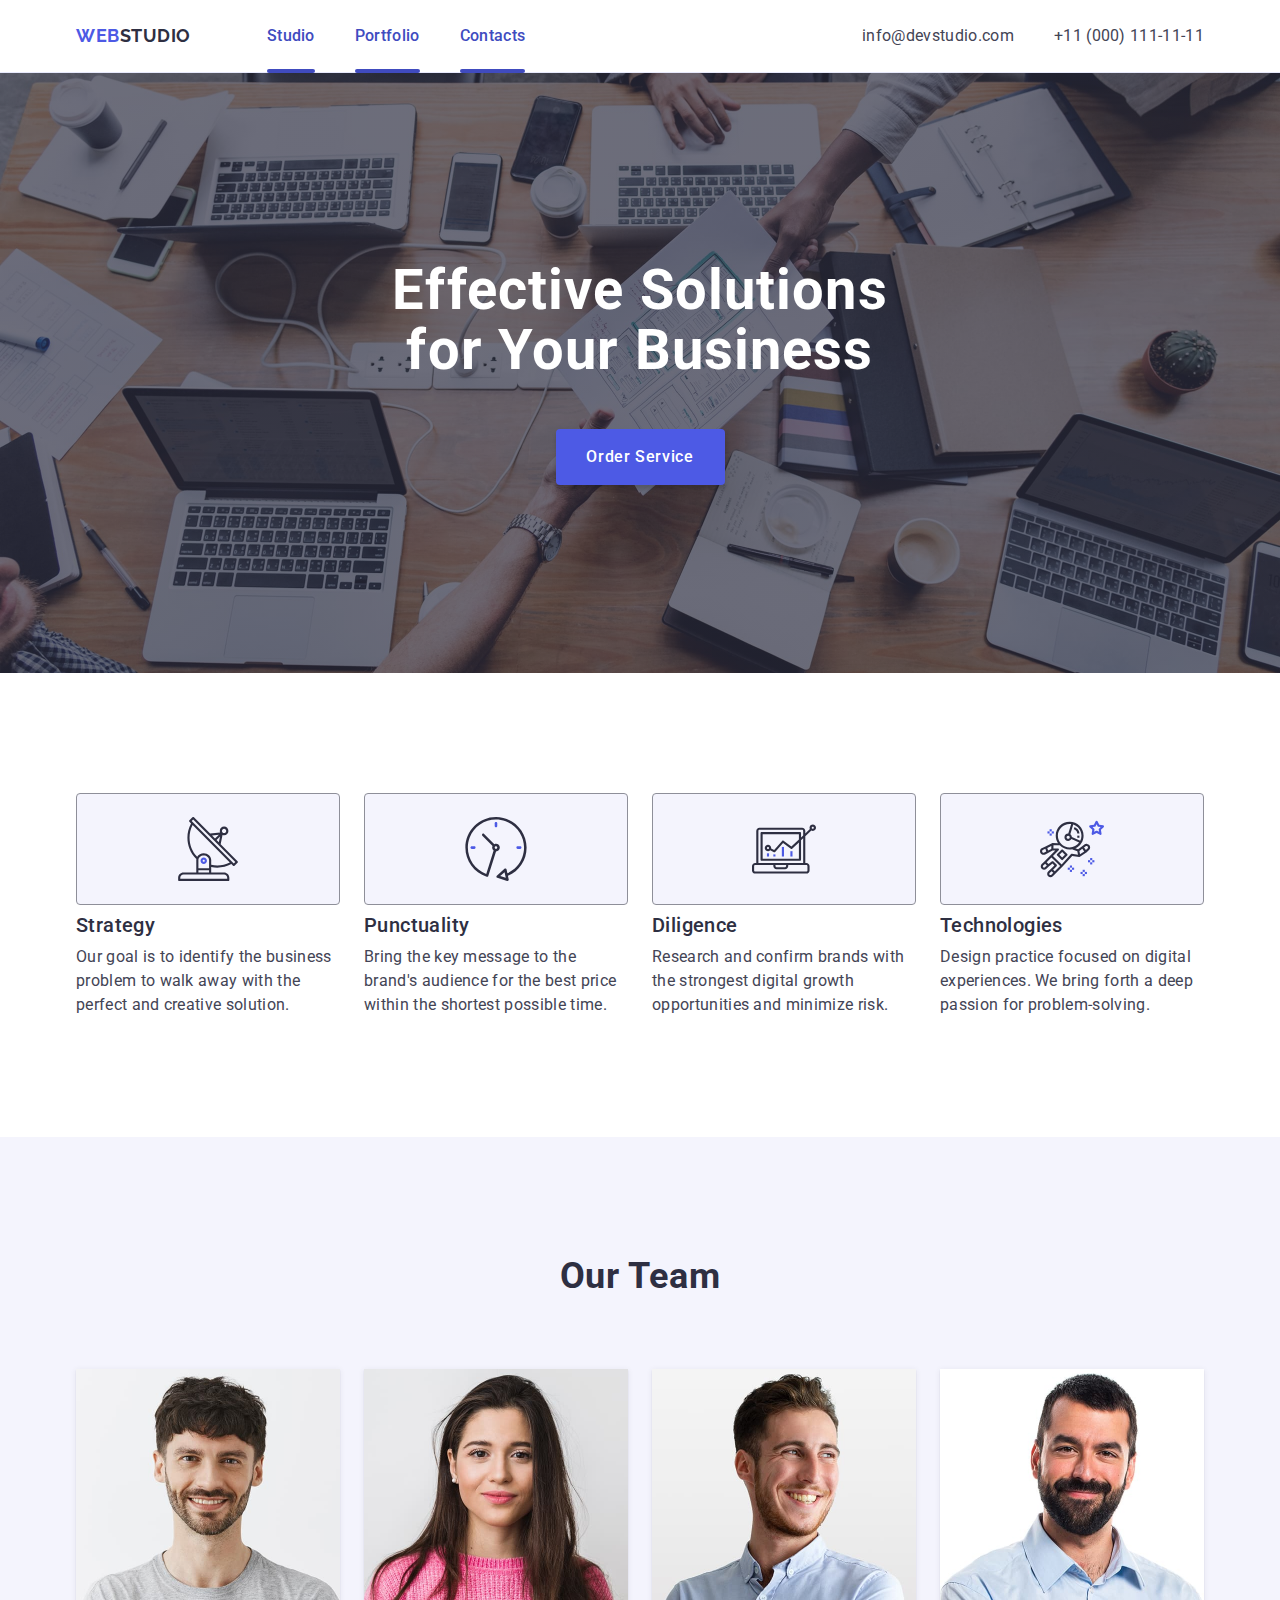
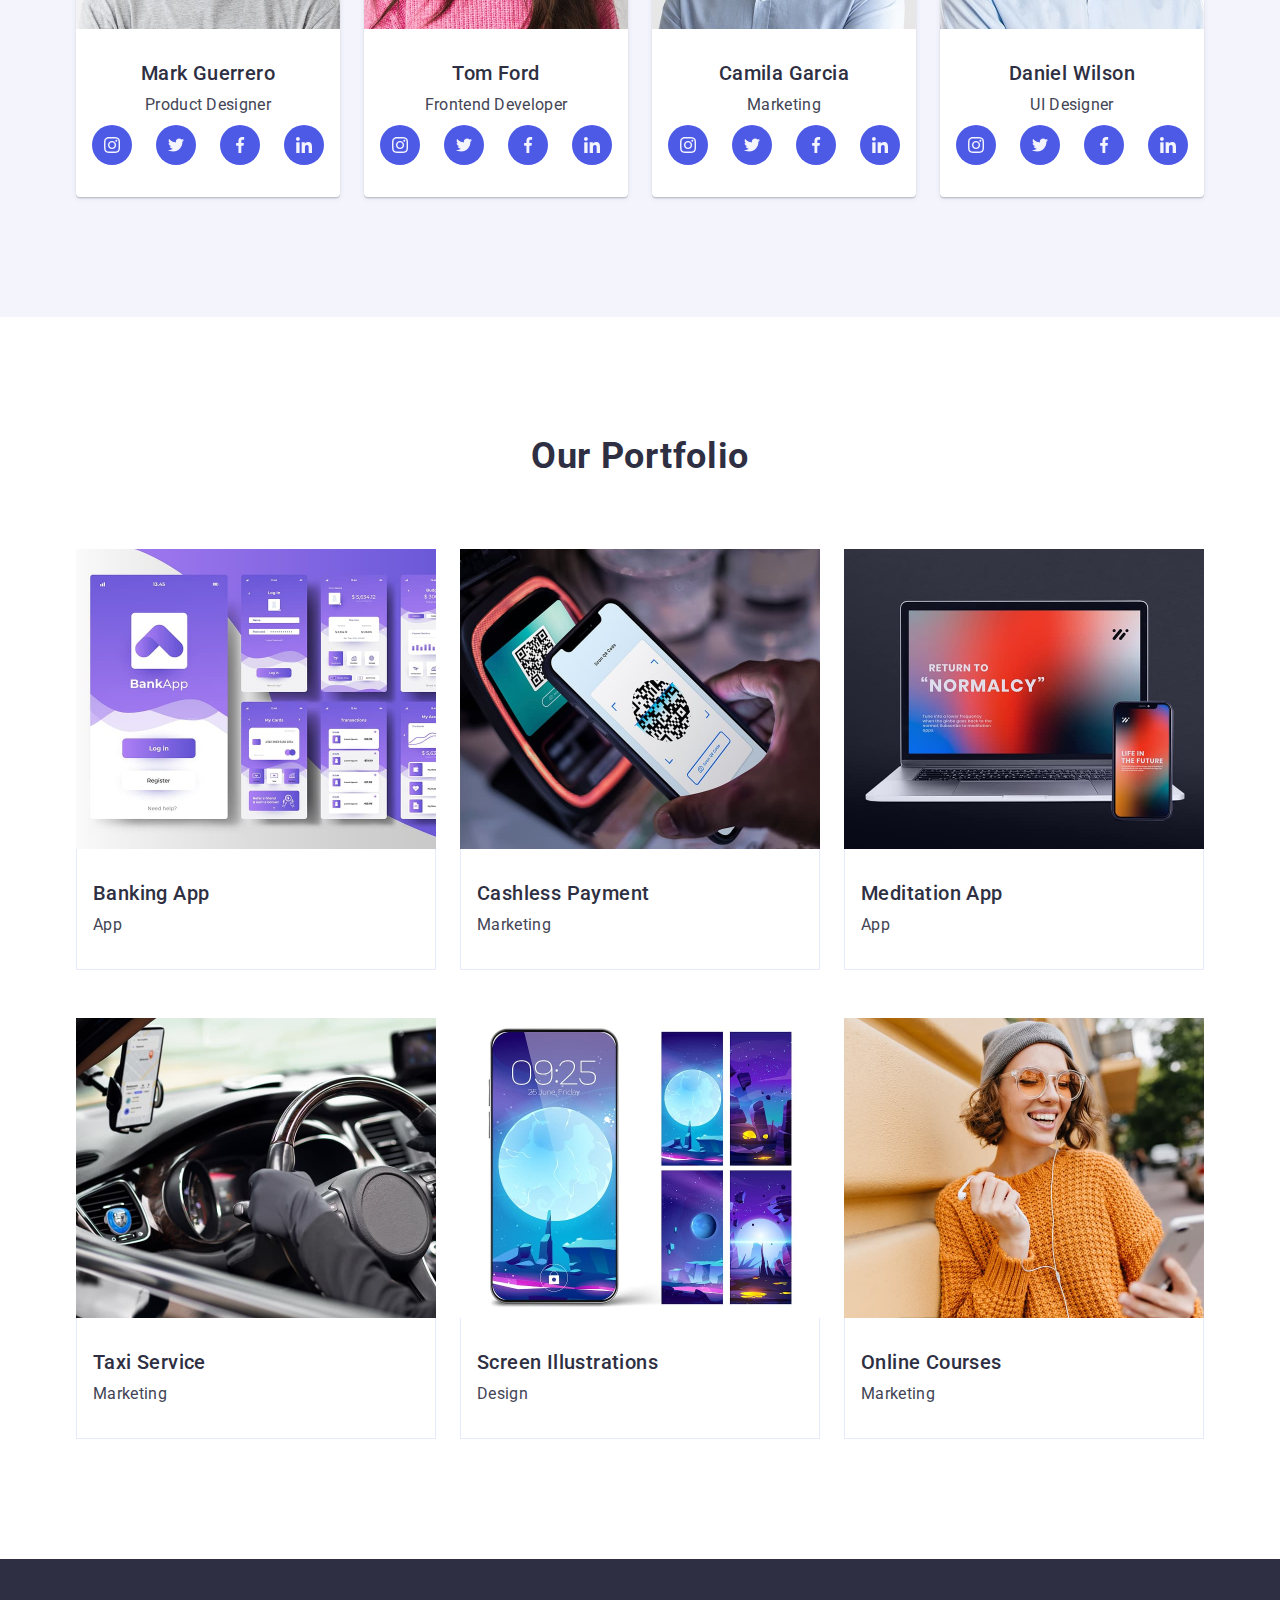
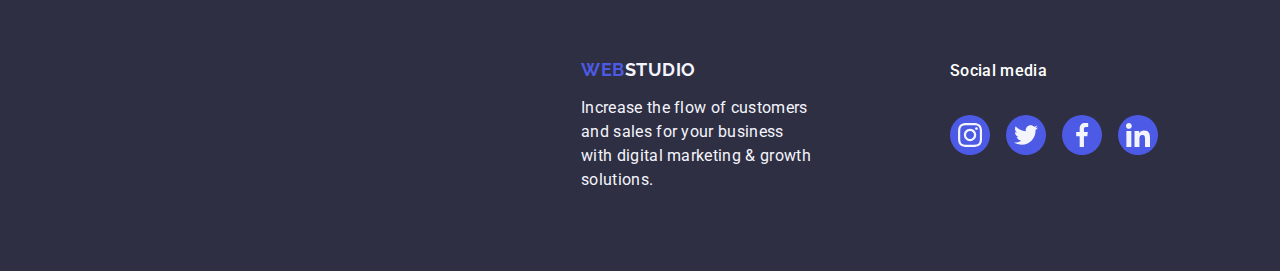
==== commit edfd77eb: "add index file" ====
--- a/index.html
+++ b/index.html
@@ -25,12 +25,14 @@
           >
           <ul class="nav-list">
             <li class="nav-item">
-              <a class="nav-link" href="./index.html">Studio</a>
+              <a class="nav-link relative" href="./index.html">Studio</a>
             </li>
             <li class="nav-item">
-              <a class="nav-link" href="">Portfolio</a>
-            </li>
-            <li class="nav-item"><a class="nav-link" href="">Contacts</a></li>
+              <a class="nav-link relative" href="#portfolio">Portfolio</a>
+            </li>
+            <li class="nav-item">
+              <a class="nav-link relative" href="#contacts">Contacts</a>
+            </li>
           </ul>
         </nav>
         <address class="contacts">
@@ -335,7 +337,7 @@
           </ul>
         </div>
       </section>
-      <section class="section-three">
+      <section class="section-three" id="portfolio">
         <div class="container">
           <h2 class="header-two">Our Portfolio</h2>
           <ul class="section-three-list">
@@ -348,9 +350,11 @@
                   alt="Banking App"
                 />
                 <div class="overlay">
-                  14 Stylish and User-Friendly App Design Concepts · Task
-                  Manager App · Calorie Tracker App · Exotic Fruit Ecommerce App
-                  · Cloud Storage App
+                  <p class="text-overlay">
+                    14 Stylish and User-Friendly App Design Concepts · Task
+                    Manager App · Calorie Tracker App · Exotic Fruit Ecommerce
+                    App · Cloud Storage App
+                  </p>
                 </div>
               </div>
               <div class="section-three-info">
@@ -359,60 +363,105 @@
               </div>
             </li>
             <li class="section-three-item">
-              <img
-                src="./images/img-5.jpg"
-                width="360"
-                height="300"
-                alt="Cashless Payment"
-              />
+              <div class="section-three-item-overlay">
+                <img
+                  src="./images/img-5.jpg"
+                  width="360"
+                  height="300"
+                  alt="Cashless Payment"
+                />
+                <div class="overlay">
+                  <p class="text-overlay">
+                    14 Stylish and User-Friendly App Design Concepts · Task
+                    Manager App · Calorie Tracker App · Exotic Fruit Ecommerce
+                    App · Cloud Storage App
+                  </p>
+                </div>
+              </div>
               <div class="section-three-info">
                 <h3 class="header-three">Cashless Payment</h3>
                 <p class="section-three-p">Marketing</p>
               </div>
             </li>
             <li class="section-three-item">
-              <img
-                src="./images/img-6.jpg"
-                width="360"
-                height="300"
-                alt="Meditation App"
-              />
+              <div class="section-three-item-overlay">
+                <img
+                  src="./images/img-6.jpg"
+                  width="360"
+                  height="300"
+                  alt="Meditation App"
+                />
+                <div class="overlay">
+                  <p class="text-overlay">
+                    14 Stylish and User-Friendly App Design Concepts · Task
+                    Manager App · Calorie Tracker App · Exotic Fruit Ecommerce
+                    App · Cloud Storage App
+                  </p>
+                </div>
+              </div>
               <div class="section-three-info">
                 <h3 class="header-three">Meditation App</h3>
                 <p class="section-three-p">App</p>
               </div>
             </li>
             <li class="section-three-item">
-              <img
-                src="./images/img-7.jpg"
-                width="360"
-                height="300"
-                alt="Taxi Service"
-              />
+              <div class="section-three-item-overlay">
+                <img
+                  src="./images/img-7.jpg"
+                  width="360"
+                  height="300"
+                  alt="Taxi Service"
+                />
+                <div class="overlay">
+                  <p class="text-overlay">
+                    14 Stylish and User-Friendly App Design Concepts · Task
+                    Manager App · Calorie Tracker App · Exotic Fruit Ecommerce
+                    App · Cloud Storage App
+                  </p>
+                </div>
+              </div>
               <div class="section-three-info">
                 <h3 class="header-three">Taxi Service</h3>
                 <p class="section-three-p">Marketing</p>
               </div>
             </li>
             <li class="section-three-item">
-              <img
-                src="./images/img-8.jpg"
-                width="360"
-                height="300"
-                alt="Screen Illustrations"
-              />
+              <div class="section-three-item-overlay">
+                <img
+                  src="./images/img-8.jpg"
+                  width="360"
+                  height="300"
+                  alt="Screen Illustrations"
+                />
+                <div class="overlay">
+                  <p class="text-overlay">
+                    14 Stylish and User-Friendly App Design Concepts · Task
+                    Manager App · Calorie Tracker App · Exotic Fruit Ecommerce
+                    App · Cloud Storage App
+                  </p>
+                </div>
+              </div>
               <div class="section-three-info">
                 <h3 class="header-three">Screen Illustrations</h3>
                 <p class="section-three-p">Design</p>
               </div>
             </li>
             <li class="section-three-item">
-              <img
-                src="./images/img-9.jpg"
-                width="360"
-                height="300"
-                alt="Online Courses"
-              />
+              <div class="section-three-item-overlay">
+                <img
+                  src="./images/img-9.jpg"
+                  width="360"
+                  height="300"
+                  alt="Online Courses"
+                />
+                <div class="overlay">
+                  <p class="text-overlay">
+                    14 Stylish and User-Friendly App Design Concepts · Task
+                    Manager App · Calorie Tracker App · Exotic Fruit Ecommerce
+                    App · Cloud Storage App
+                  </p>
+                </div>
+              </div>
               <div class="section-three-info">
                 <h3 class="header-three">Online Courses</h3>
                 <p class="section-three-p">Marketing</p>
@@ -422,7 +471,7 @@
         </div>
       </section>
     </main>
-    <footer class="page-footer">
+    <footer class="page-footer" id="contacts">
       <div class="container footer-container">
         <div class="container footer-info">
           <a class="logo footer-logo" href="./index.html"
@@ -438,28 +487,28 @@
           <ul class="footer-media-list">
             <li class="icon-section-two">
               <a href="https://www.instagram.com/" class="icon-footer-href">
-                <svg class="icon insta" width="16" height="16">
+                <svg class="icon" width="24" height="24">
                   <use href="./images/icons.svg#icon-instagram"></use>
                 </svg>
               </a>
             </li>
             <li class="icon-section-two">
               <a href="https://www.twitter.com/" class="icon-footer-href">
-                <svg class="icon twitter" width="16" height="16">
+                <svg class="icon" width="24" height="24">
                   <use href="./images/icons.svg#icon-twitter"></use>
                 </svg>
               </a>
             </li>
             <li class="icon-section-two">
               <a href="https://www.facebook.com/" class="icon-footer-href">
-                <svg class="icon facebook" width="16" height="16">
+                <svg class="icon" width="24" height="24">
                   <use href="./images/icons.svg#icon-facebook"></use>
                 </svg>
               </a>
             </li>
             <li class="icon-section-two">
               <a href="https://www.linkedin.com/" class="icon-footer-href">
-                <svg class="icon linkedin" width="16" height="16">
+                <svg class="icon" width="24" height="24">
                   <use href="./images/icons.svg#icon-linkedin"></use>
                 </svg>
               </a>
--- a/css/styles.css
+++ b/css/styles.css
@@ -46,6 +46,7 @@
 
 .page-header {
     border-bottom: 1px solid #e7e9fc;
+    box-shadow: 0px 2px 1px rgba(46, 47, 66, 0.08), 0px 1px 1px rgba(46, 47, 66, 0.16), 0px 1px 6px rgba(46, 47, 66, 0.08);
 }
 
 .header-nav {
@@ -69,6 +70,23 @@
 .contacts-item,
 .header-logo {
     padding: 24px 0;
+}
+
+.relative.nav-link {
+    position: relative;
+color: #404bbf;
+}
+
+.relative.nav-link::after {
+    content: "";
+width: 100%;
+position: absolute;
+left: 0;
+bottom: -1px;
+height: 4px;
+background-color: #404bbf;
+border-radius: 2px;
+transition: color 250ms cubic-bezier(0.4, 0, 0.2, 1);
 }
 
 main {
@@ -163,6 +181,7 @@
     gap: 8px;
     width: calc((100% - 48px) / 3);
     transition: box-shadow 250ms cubic-bezier(0.4, 0, 0.2, 1);
+    
 }
 
 
@@ -186,6 +205,7 @@
     line-height: 1.5;
     letter-spacing: 0.02em;
     color: #434455;
+    transition: color 250ms cubic-bezier(0.4, 0, 0.2, 1);
 }
 
 .nav-link:hover,
@@ -403,6 +423,7 @@
         line-height: 1.5;
         letter-spacing: 0.02em;
         color: #fff;
+        margin-bottom: 16px;
 }
 
 .footer-media-list {
@@ -416,7 +437,6 @@
 
 }
 .footer-media {
-    
 width: 208px;
 height: 80px;
 padding: 0;
@@ -424,9 +444,10 @@
 }
 .footer-info {
     width: 264px;
-        height: 112px;
-        margin-right: 120px;
-        justify-content: flex-start;
+    height: 112px;
+    margin-right: 120px;
+       
+        
 }
 .footer-container {
     display: flex;
@@ -434,7 +455,6 @@
     justify-content: flex-start;
     margin: 0;
     padding: 0;
-
 }
 
 
@@ -466,6 +486,7 @@
     display: flex;
     align-items: center;
     justify-content: center;
+    background-color: 250ms cubic-bezier(0.4, 0, 0.2, 1);
     }
 .icon-footer-href:focus,
 .icon-footer-href:hover  {
@@ -486,14 +507,15 @@
 }
 
 
-.section-three-item:hover .overlay {
+.section-three-item:hover .text-overlay {
             transform: translateY(0);
+            
 }
 .section-three-item-overlay {
                 position:  relative;
                 overflow:  hidden;
             }
- .overlay {
+ .text-overlay {
     position: absolute;
     background-color: #4d5ae5;
     font-size: 16px;
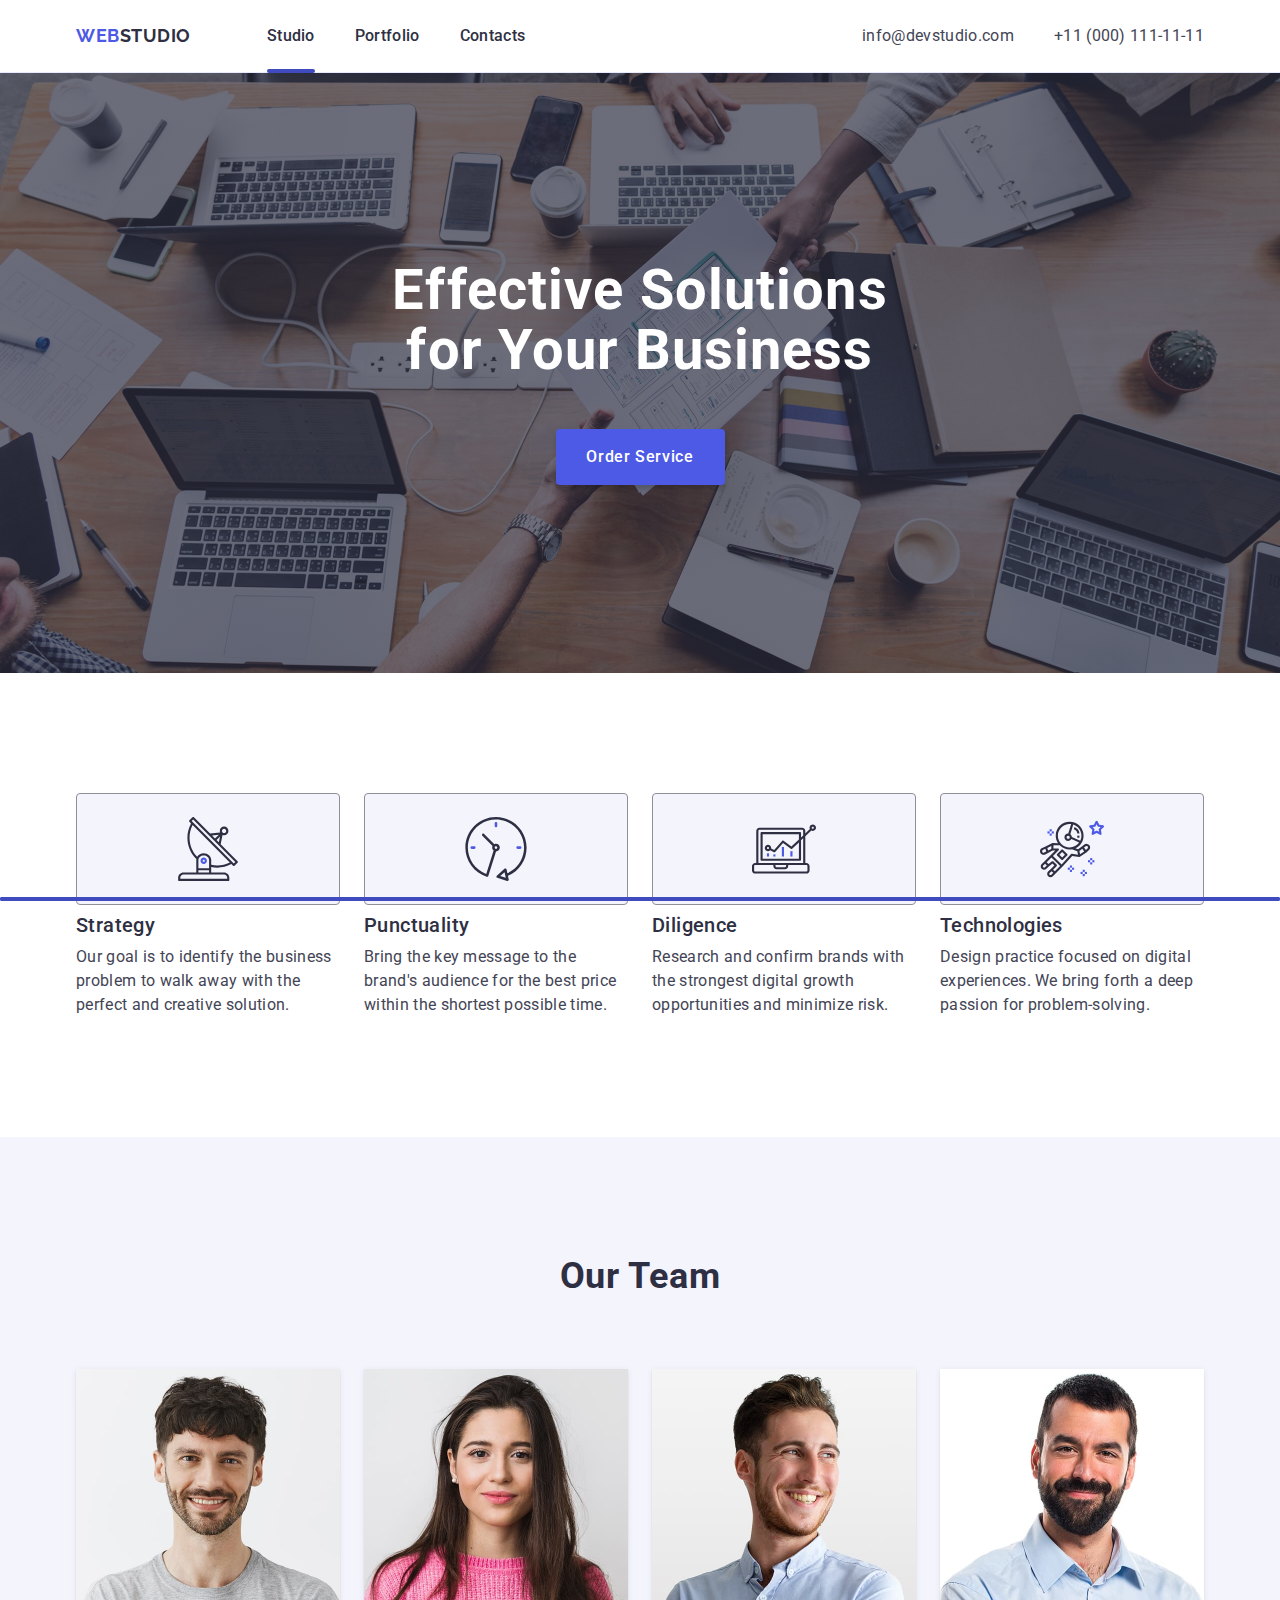
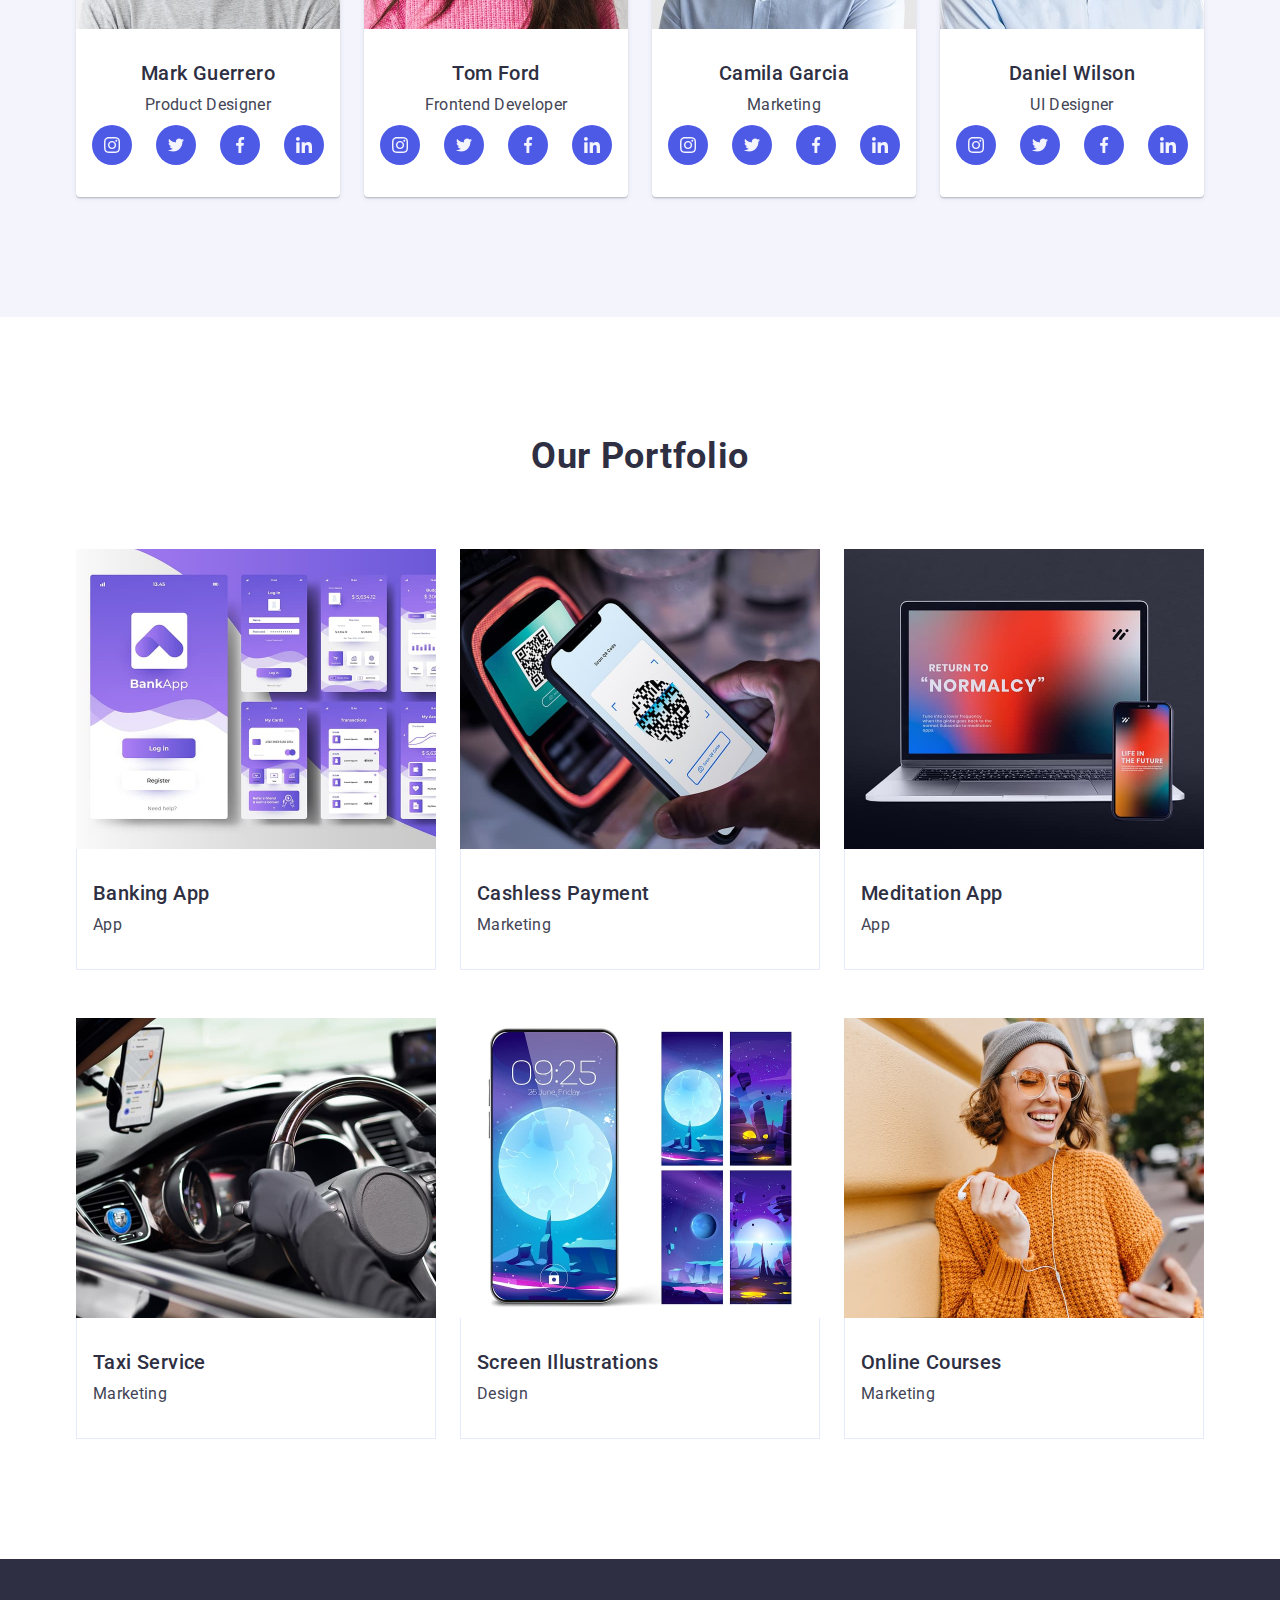
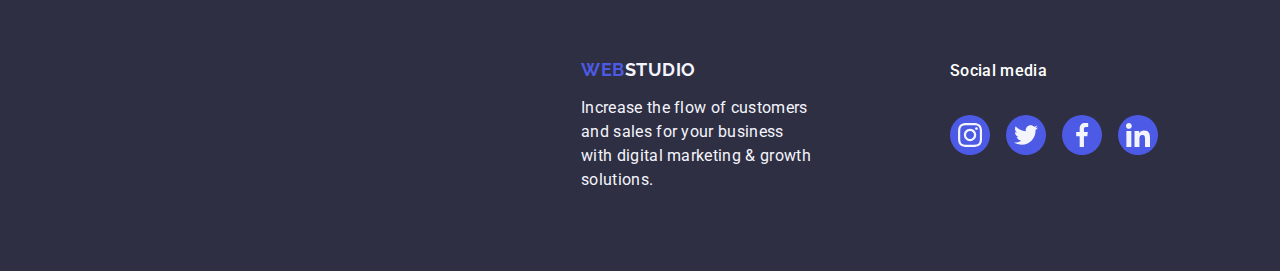
==== commit a93d925b: "add index file" ====
--- a/index.html
+++ b/index.html
@@ -28,10 +28,10 @@
               <a class="nav-link relative" href="./index.html">Studio</a>
             </li>
             <li class="nav-item">
-              <a class="nav-link relative" href="#portfolio">Portfolio</a>
+              <a class="nav-link" href="#portfolio">Portfolio</a>
             </li>
             <li class="nav-item">
-              <a class="nav-link relative" href="#contacts">Contacts</a>
+              <a class="nav-link" href="#contacts">Contacts</a>
             </li>
           </ul>
         </nav>
@@ -134,7 +134,7 @@
                       href="https://www.instagram.com/"
                       class="icon-section-two-href"
                     >
-                      <svg class="icon insta" width="16" height="16">
+                      <svg class="icon social-icon" width="16" height="16">
                         <use href="./images/icons.svg#icon-instagram"></use>
                       </svg>
                     </a>
@@ -144,7 +144,7 @@
                       href="https://www.twitter.com/"
                       class="icon-section-two-href"
                     >
-                      <svg class="icon twitter" width="16" height="16">
+                      <svg class="icon social-icon" width="16" height="16">
                         <use href="./images/icons.svg#icon-twitter"></use>
                       </svg>
                     </a>
@@ -154,7 +154,7 @@
                       href="https://www.facebook.com/"
                       class="icon-section-two-href"
                     >
-                      <svg class="icon facebook" width="16" height="16">
+                      <svg class="icon social-icon" width="16" height="16">
                         <use href="./images/icons.svg#icon-facebook"></use>
                       </svg>
                     </a>
@@ -164,7 +164,7 @@
                       href="https://www.linkedin.com/"
                       class="icon-section-two-href"
                     >
-                      <svg class="icon linkedin" width="16" height="16">
+                      <svg class="icon social-icon" width="16" height="16">
                         <use href="./images/icons.svg#icon-linkedin"></use>
                       </svg>
                     </a>
@@ -188,7 +188,7 @@
                       href="https://www.instagram.com/"
                       class="icon-section-two-href"
                     >
-                      <svg class="icon insta" width="16" height="16">
+                      <svg class="icon social-icon" width="16" height="16">
                         <use href="./images/icons.svg#icon-instagram"></use>
                       </svg>
                     </a>
@@ -198,7 +198,7 @@
                       href="https://www.twitter.com/"
                       class="icon-section-two-href"
                     >
-                      <svg class="icon twitter" width="16" height="16">
+                      <svg class="icon social-icon" width="16" height="16">
                         <use href="./images/icons.svg#icon-twitter"></use>
                       </svg>
                     </a>
@@ -208,7 +208,7 @@
                       href="https://www.facebook.com/"
                       class="icon-section-two-href"
                     >
-                      <svg class="icon facebook" width="16" height="16">
+                      <svg class="icon social-icon" width="16" height="16">
                         <use href="./images/icons.svg#icon-facebook"></use>
                       </svg>
                     </a>
@@ -218,7 +218,7 @@
                       href="https://www.linkedin.com/"
                       class="icon-section-two-href"
                     >
-                      <svg class="icon linkedin" width="16" height="16">
+                      <svg class="icon social-icon" width="16" height="16">
                         <use href="./images/icons.svg#icon-linkedin"></use>
                       </svg>
                     </a>
@@ -242,7 +242,7 @@
                       href="https://www.instagram.com/"
                       class="icon-section-two-href"
                     >
-                      <svg class="icon insta" width="16" height="16">
+                      <svg class="icon social-icon" width="16" height="16">
                         <use href="./images/icons.svg#icon-instagram"></use>
                       </svg>
                     </a>
@@ -252,7 +252,7 @@
                       href="https://www.twitter.com/"
                       class="icon-section-two-href"
                     >
-                      <svg class="icon twitter" width="16" height="16">
+                      <svg class="icon social-icon" width="16" height="16">
                         <use href="./images/icons.svg#icon-twitter"></use>
                       </svg>
                     </a>
@@ -262,7 +262,7 @@
                       href="https://www.facebook.com/"
                       class="icon-section-two-href"
                     >
-                      <svg class="icon facebook" width="16" height="16">
+                      <svg class="icon social-icon" width="16" height="16">
                         <use href="./images/icons.svg#icon-facebook"></use>
                       </svg>
                     </a>
@@ -272,7 +272,7 @@
                       href="https://www.linkedin.com/"
                       class="icon-section-two-href"
                     >
-                      <svg class="icon linkedin" width="16" height="16">
+                      <svg class="icon social-icon" width="16" height="16">
                         <use href="./images/icons.svg#icon-linkedin"></use>
                       </svg>
                     </a>
@@ -296,7 +296,7 @@
                       href="https://www.instagram.com/"
                       class="icon-section-two-href"
                     >
-                      <svg class="icon insta" width="16" height="16">
+                      <svg class="icon social-icon" width="16" height="16">
                         <use href="./images/icons.svg#icon-instagram"></use>
                       </svg>
                     </a>
@@ -306,7 +306,7 @@
                       href="https://www.twitter.com/"
                       class="icon-section-two-href"
                     >
-                      <svg class="icon twitter" width="16" height="16">
+                      <svg class="icon social-icon" width="16" height="16">
                         <use href="./images/icons.svg#icon-twitter"></use>
                       </svg>
                     </a>
@@ -316,7 +316,7 @@
                       href="https://www.facebook.com/"
                       class="icon-section-two-href"
                     >
-                      <svg class="icon facebook" width="16" height="16">
+                      <svg class="icon social-icon" width="16" height="16">
                         <use href="./images/icons.svg#icon-facebook"></use>
                       </svg>
                     </a>
@@ -326,7 +326,7 @@
                       href="https://www.linkedin.com/"
                       class="icon-section-two-href"
                     >
-                      <svg class="icon linkedin" width="16" height="16">
+                      <svg class="icon social-icon" width="16" height="16">
                         <use href="./images/icons.svg#icon-linkedin"></use>
                       </svg>
                     </a>
@@ -349,13 +349,11 @@
                   height="300"
                   alt="Banking App"
                 />
-                <div class="overlay">
-                  <p class="text-overlay">
-                    14 Stylish and User-Friendly App Design Concepts · Task
-                    Manager App · Calorie Tracker App · Exotic Fruit Ecommerce
-                    App · Cloud Storage App
-                  </p>
-                </div>
+                <p class="text-overlay">
+                  14 Stylish and User-Friendly App Design Concepts · Task
+                  Manager App · Calorie Tracker App · Exotic Fruit Ecommerce App
+                  · Cloud Storage App
+                </p>
               </div>
               <div class="section-three-info">
                 <h3 class="header-three">Banking App</h3>
@@ -370,13 +368,12 @@
                   height="300"
                   alt="Cashless Payment"
                 />
-                <div class="overlay">
-                  <p class="text-overlay">
-                    14 Stylish and User-Friendly App Design Concepts · Task
-                    Manager App · Calorie Tracker App · Exotic Fruit Ecommerce
-                    App · Cloud Storage App
-                  </p>
-                </div>
+
+                <p class="text-overlay">
+                  14 Stylish and User-Friendly App Design Concepts · Task
+                  Manager App · Calorie Tracker App · Exotic Fruit Ecommerce App
+                  · Cloud Storage App
+                </p>
               </div>
               <div class="section-three-info">
                 <h3 class="header-three">Cashless Payment</h3>
@@ -391,13 +388,12 @@
                   height="300"
                   alt="Meditation App"
                 />
-                <div class="overlay">
-                  <p class="text-overlay">
-                    14 Stylish and User-Friendly App Design Concepts · Task
-                    Manager App · Calorie Tracker App · Exotic Fruit Ecommerce
-                    App · Cloud Storage App
-                  </p>
-                </div>
+
+                <p class="text-overlay">
+                  14 Stylish and User-Friendly App Design Concepts · Task
+                  Manager App · Calorie Tracker App · Exotic Fruit Ecommerce App
+                  · Cloud Storage App
+                </p>
               </div>
               <div class="section-three-info">
                 <h3 class="header-three">Meditation App</h3>
@@ -412,13 +408,12 @@
                   height="300"
                   alt="Taxi Service"
                 />
-                <div class="overlay">
-                  <p class="text-overlay">
-                    14 Stylish and User-Friendly App Design Concepts · Task
-                    Manager App · Calorie Tracker App · Exotic Fruit Ecommerce
-                    App · Cloud Storage App
-                  </p>
-                </div>
+
+                <p class="text-overlay">
+                  14 Stylish and User-Friendly App Design Concepts · Task
+                  Manager App · Calorie Tracker App · Exotic Fruit Ecommerce App
+                  · Cloud Storage App
+                </p>
               </div>
               <div class="section-three-info">
                 <h3 class="header-three">Taxi Service</h3>
@@ -433,13 +428,12 @@
                   height="300"
                   alt="Screen Illustrations"
                 />
-                <div class="overlay">
-                  <p class="text-overlay">
-                    14 Stylish and User-Friendly App Design Concepts · Task
-                    Manager App · Calorie Tracker App · Exotic Fruit Ecommerce
-                    App · Cloud Storage App
-                  </p>
-                </div>
+
+                <p class="text-overlay">
+                  14 Stylish and User-Friendly App Design Concepts · Task
+                  Manager App · Calorie Tracker App · Exotic Fruit Ecommerce App
+                  · Cloud Storage App
+                </p>
               </div>
               <div class="section-three-info">
                 <h3 class="header-three">Screen Illustrations</h3>
@@ -454,13 +448,12 @@
                   height="300"
                   alt="Online Courses"
                 />
-                <div class="overlay">
-                  <p class="text-overlay">
-                    14 Stylish and User-Friendly App Design Concepts · Task
-                    Manager App · Calorie Tracker App · Exotic Fruit Ecommerce
-                    App · Cloud Storage App
-                  </p>
-                </div>
+
+                <p class="text-overlay">
+                  14 Stylish and User-Friendly App Design Concepts · Task
+                  Manager App · Calorie Tracker App · Exotic Fruit Ecommerce App
+                  · Cloud Storage App
+                </p>
               </div>
               <div class="section-three-info">
                 <h3 class="header-three">Online Courses</h3>
--- a/css/styles.css
+++ b/css/styles.css
@@ -74,11 +74,14 @@
 
 .relative.nav-link {
     position: relative;
-color: #404bbf;
-}
-
-.relative.nav-link::after {
-    content: "";
+}
+.nav-link {
+    color: #404bbf;
+    transition: color 250ms cubic-bezier(0.4, 0, 0.2, 1);
+}
+
+.nav-link::after {
+content: "";
 width: 100%;
 position: absolute;
 left: 0;
@@ -86,7 +89,7 @@
 height: 4px;
 background-color: #404bbf;
 border-radius: 2px;
-transition: color 250ms cubic-bezier(0.4, 0, 0.2, 1);
+
 }
 
 main {
@@ -442,6 +445,7 @@
 padding: 0;
 margin: 0;
 }
+
 .footer-info {
     width: 264px;
     height: 112px;
@@ -486,7 +490,7 @@
     display: flex;
     align-items: center;
     justify-content: center;
-    background-color: 250ms cubic-bezier(0.4, 0, 0.2, 1);
+    transition: background-color 250ms cubic-bezier(0.4, 0, 0.2, 1);
     }
 .icon-footer-href:focus,
 .icon-footer-href:hover  {
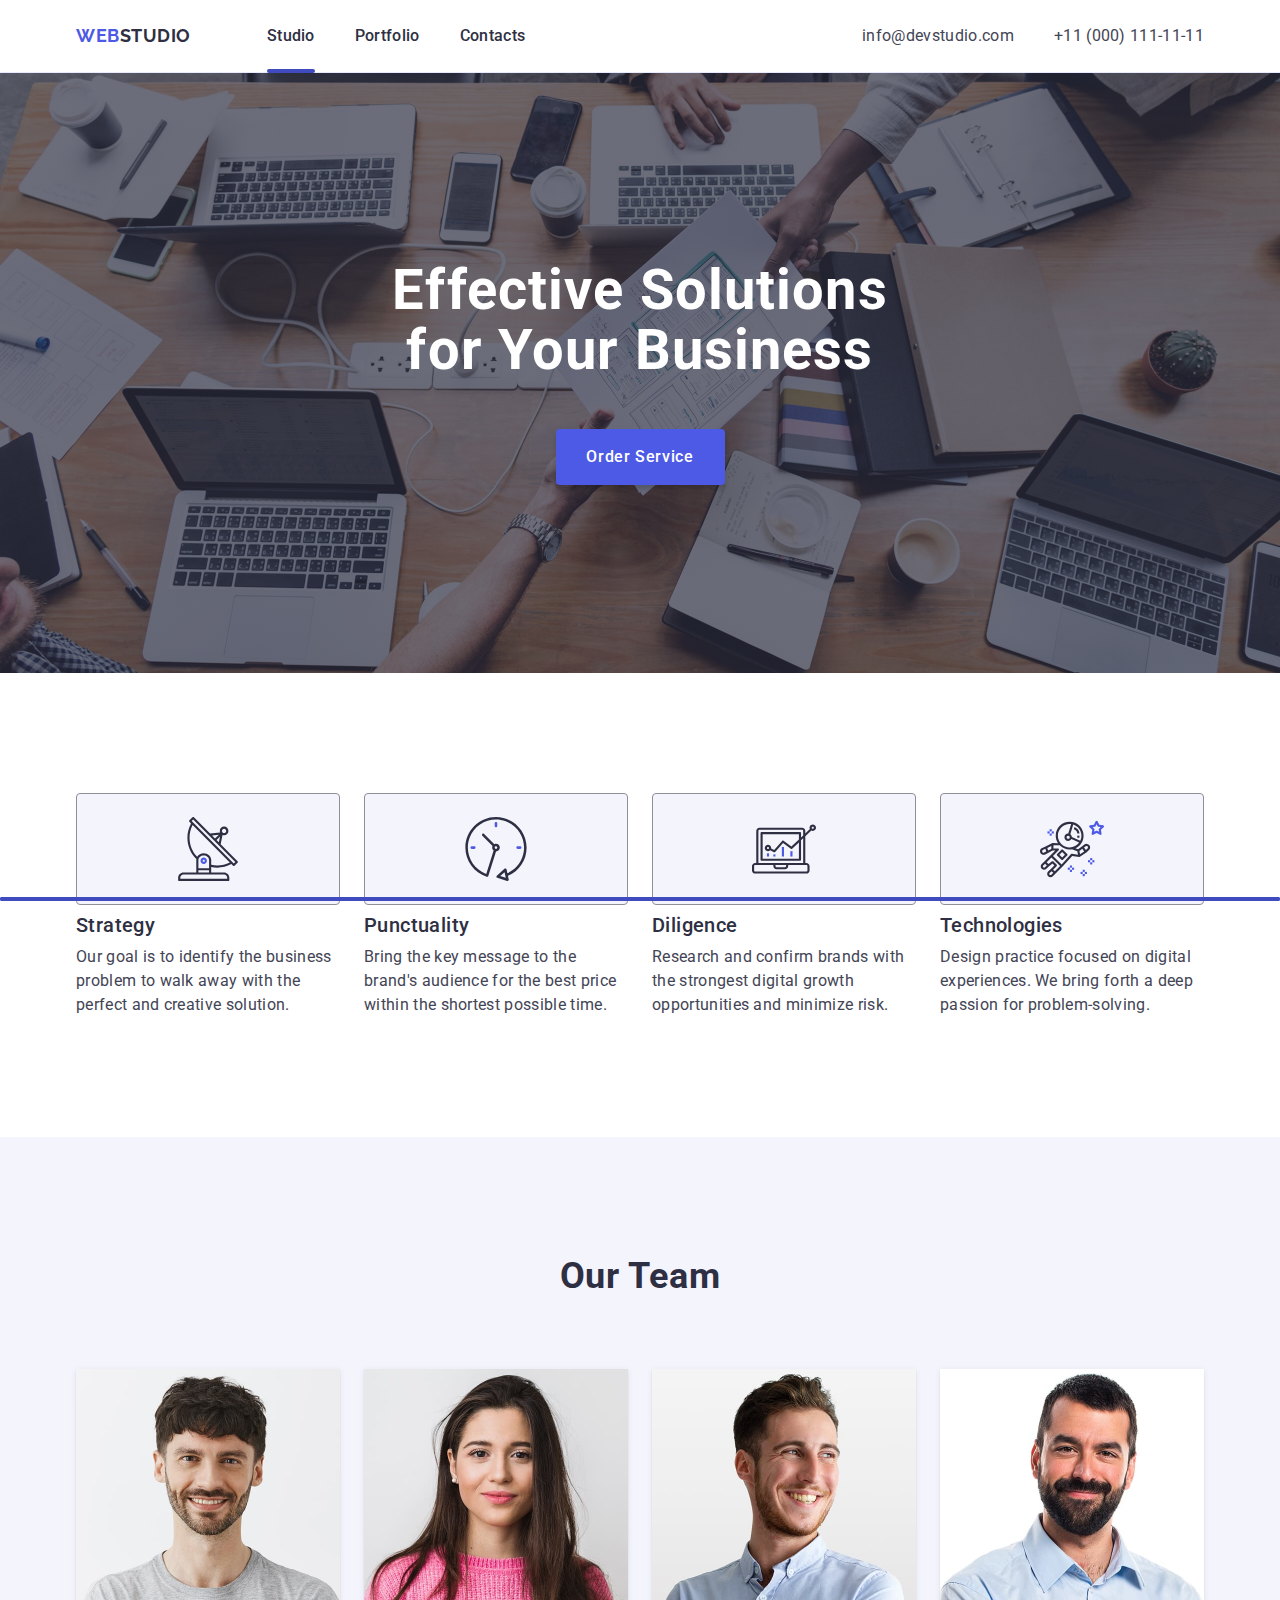
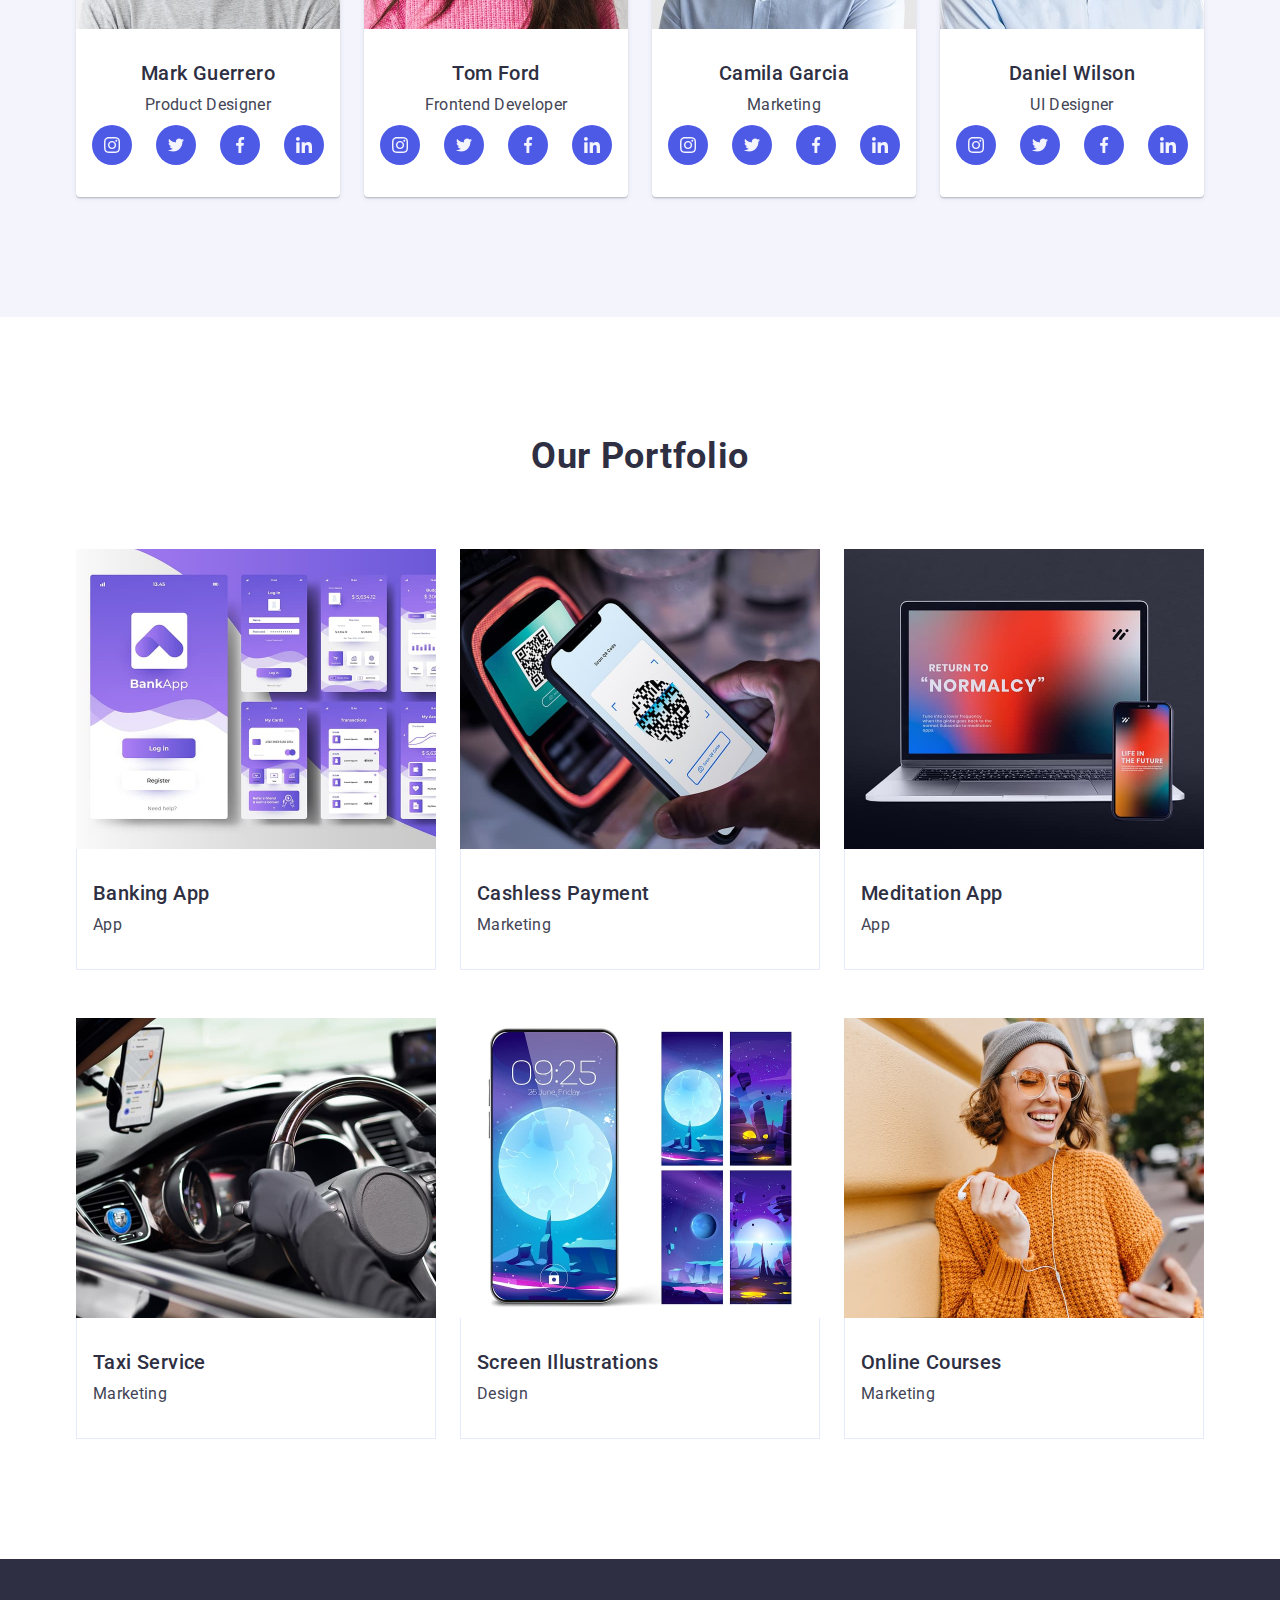
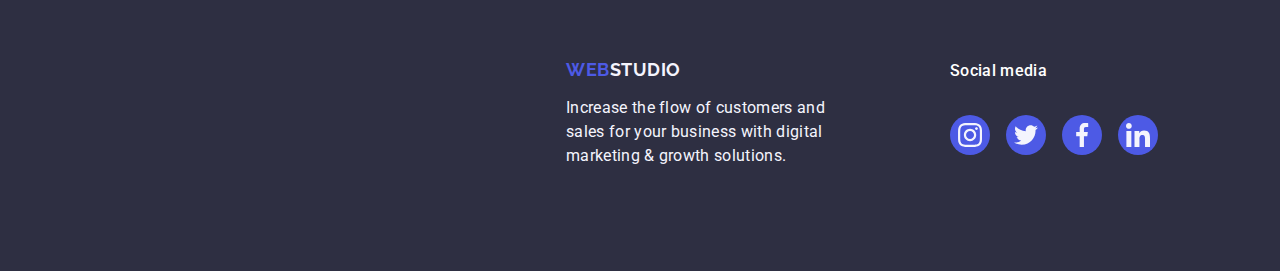
==== commit c3c04906: "add index file" ====
--- a/index.html
+++ b/index.html
@@ -466,7 +466,7 @@
     </main>
     <footer class="page-footer" id="contacts">
       <div class="container footer-container">
-        <div class="container footer-info">
+        <div class="footer-info">
           <a class="logo footer-logo" href="./index.html"
             >Web<span class="logo-part">Studio</span></a
           >
--- a/css/styles.css
+++ b/css/styles.css
@@ -450,6 +450,7 @@
     width: 264px;
     height: 112px;
     margin-right: 120px;
+    margin-left: auto;
        
         
 }
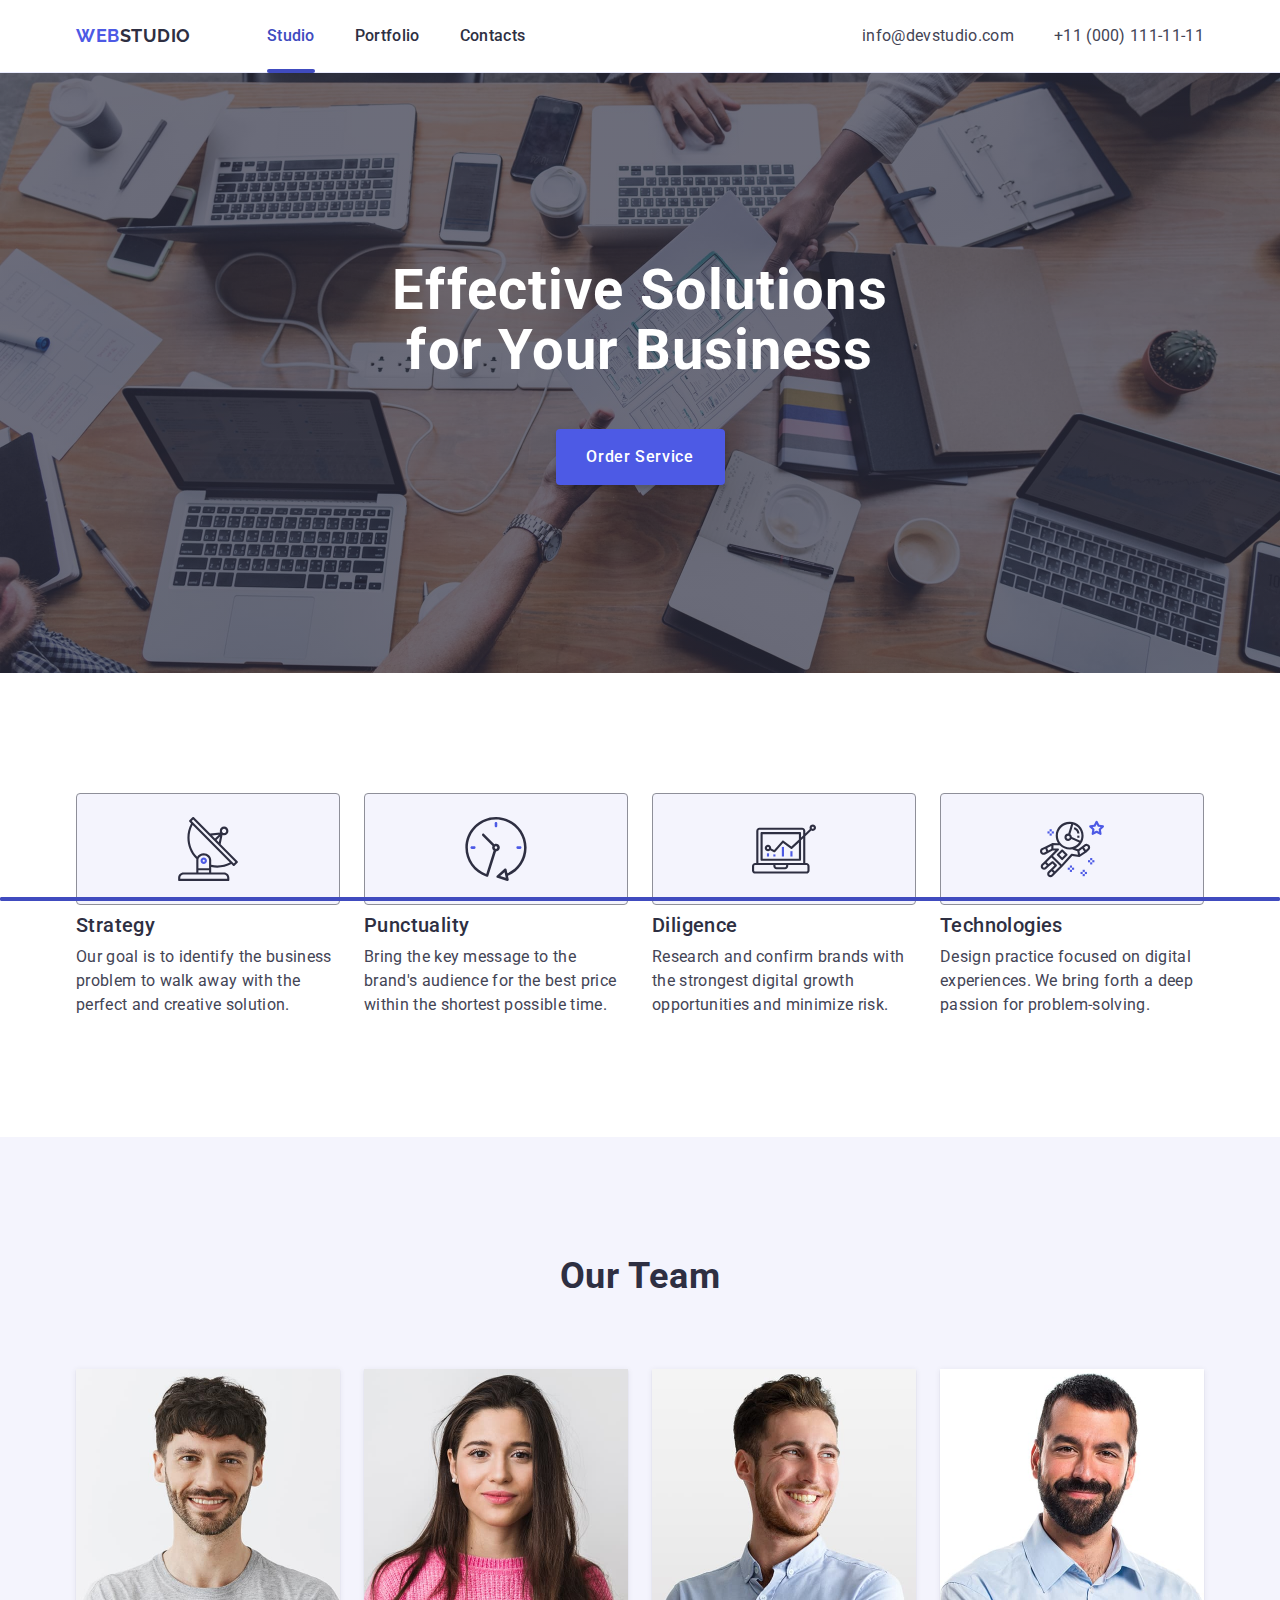
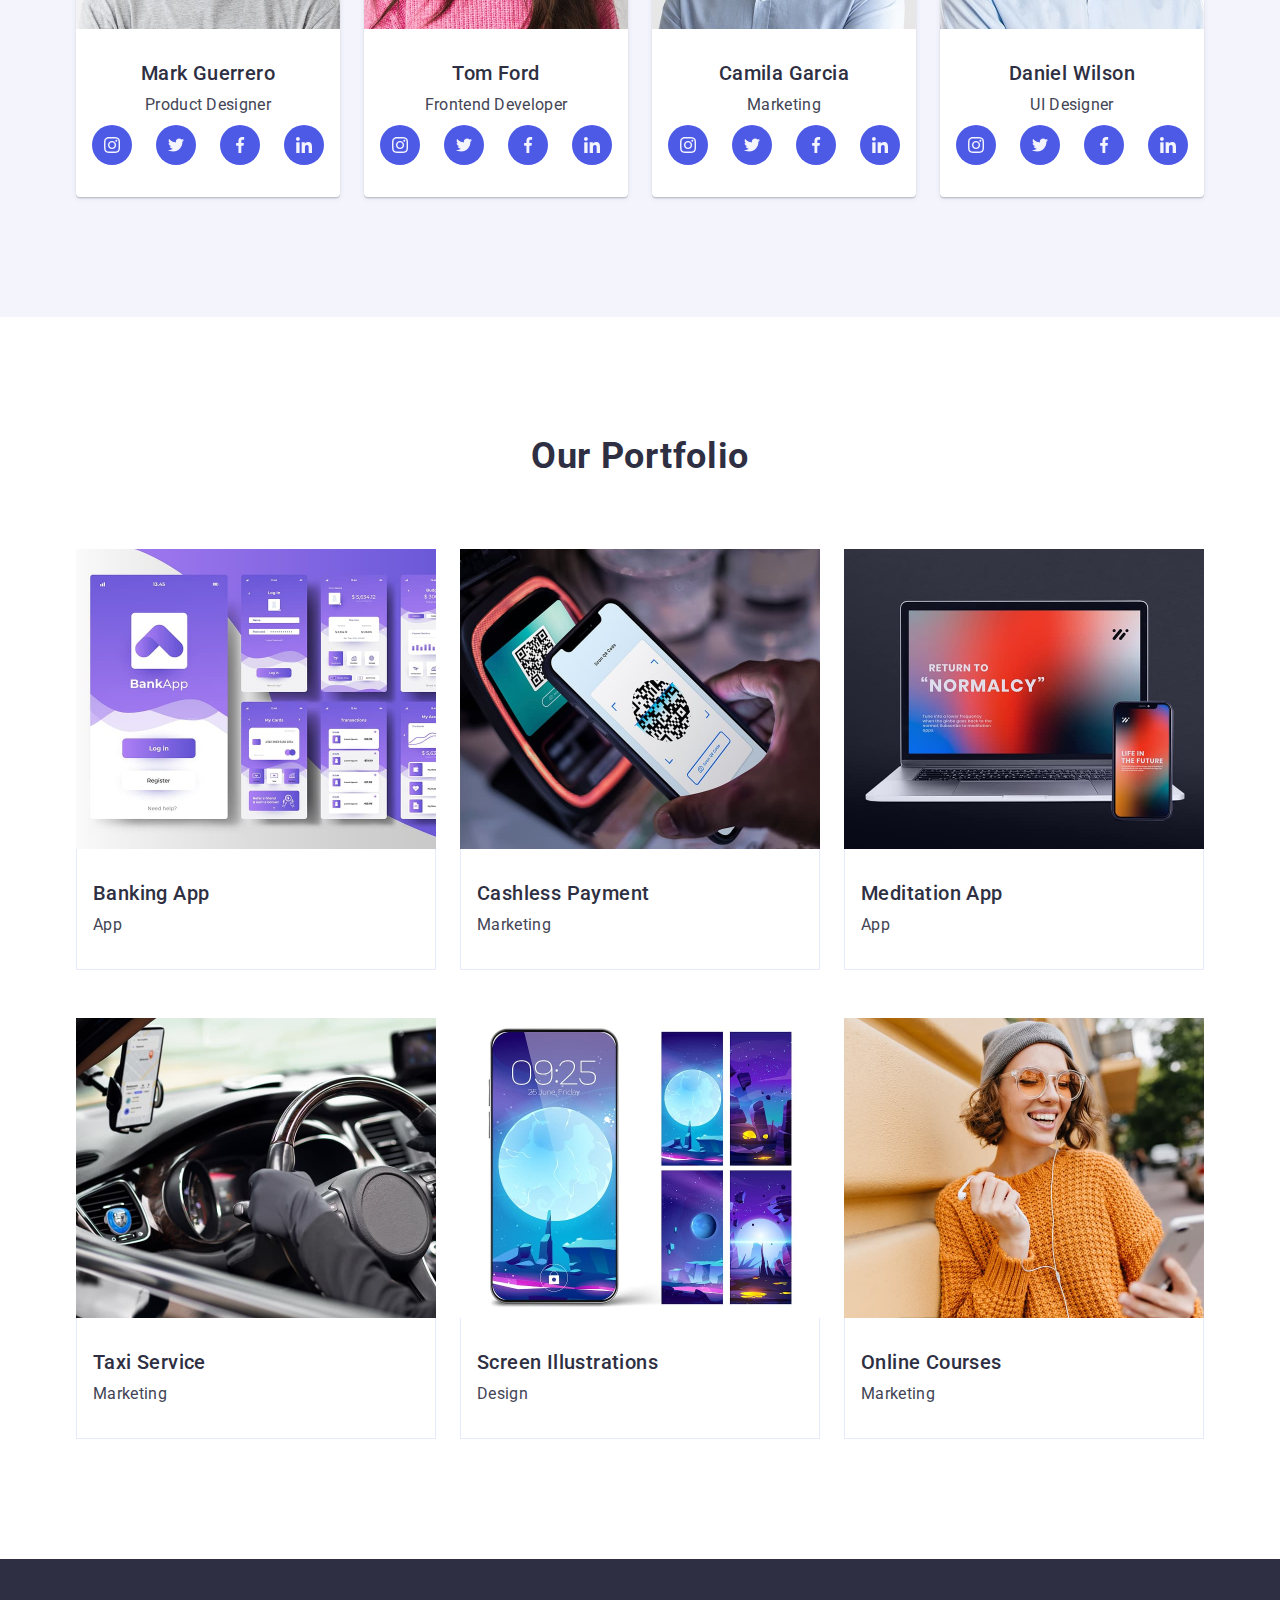
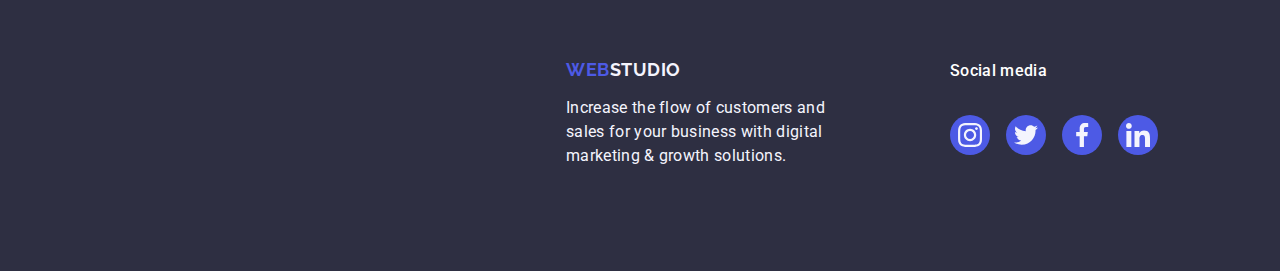
==== commit e3a5415f: "add index file" ====
--- a/index.html
+++ b/index.html
@@ -28,10 +28,10 @@
               <a class="nav-link relative" href="./index.html">Studio</a>
             </li>
             <li class="nav-item">
-              <a class="nav-link" href="#portfolio">Portfolio</a>
+              <a class="nav-link" href="#">Portfolio</a>
             </li>
             <li class="nav-item">
-              <a class="nav-link" href="#contacts">Contacts</a>
+              <a class="nav-link" href="#">Contacts</a>
             </li>
           </ul>
         </nav>
@@ -337,7 +337,7 @@
           </ul>
         </div>
       </section>
-      <section class="section-three" id="portfolio">
+      <section class="section-three">
         <div class="container">
           <h2 class="header-two">Our Portfolio</h2>
           <ul class="section-three-list">
@@ -464,7 +464,7 @@
         </div>
       </section>
     </main>
-    <footer class="page-footer" id="contacts">
+    <footer class="page-footer">
       <div class="container footer-container">
         <div class="footer-info">
           <a class="logo footer-logo" href="./index.html"
--- a/css/styles.css
+++ b/css/styles.css
@@ -23,10 +23,6 @@
     padding: 0;
 }
 
-/*section {
-    margin-top: 120px;
-    margin-bottom: 120px;
-}*/
 .container {
     box-sizing: border-box;
     max-width: 1158px;
@@ -36,19 +32,57 @@
 
 }
 
-
-
+main {
+    flex-grow: 1;
+}
+
+img {
+    display: block;
+    max-width: 100%;
+    object-fit: cover;
+}
+
+.header-one {
+    max-width: 496px;
+    font-weight: 700;
+    font-size: 56px;
+    line-height: 1.07;
+    letter-spacing: 0.02em;
+    text-align: center;
+    color: #fff;
+    margin: 0 auto;
+}
+
+.header-two {
+    font-weight: 700;
+    font-size: 36px;
+    line-height: 1.11;
+    text-transform: capitalize;
+    letter-spacing: 0.02em;
+    text-align: center;
+    color: #2e2f42;
+}
+
+.header-three {
+    font-weight: 500;
+    font-size: 20px;
+    line-height: 1.2;
+    letter-spacing: 0.02em;
+    color: #2e2f42;
+}
+.icon {
+    fill: currentColor;
+}
+/*HEADER*/
 .page-header .container {
     display: flex;
     justify-content: space-between;
     padding: 0 15px 0 15px;
 }
-
 .page-header {
     border-bottom: 1px solid #e7e9fc;
     box-shadow: 0px 2px 1px rgba(46, 47, 66, 0.08), 0px 1px 1px rgba(46, 47, 66, 0.16), 0px 1px 6px rgba(46, 47, 66, 0.08);
 }
-
 .header-nav {
     display: flex;
     justify-content: space-between;
@@ -74,9 +108,16 @@
 
 .relative.nav-link {
     position: relative;
-}
+    color: #404bbf;
+}
+
 .nav-link {
-    color: #404bbf;
+    font-weight: 500;
+    font-size: 16px;
+    line-height: 1.5;
+    letter-spacing: 0.02em;
+    color: #2e2f42;
+    display: block;
     transition: color 250ms cubic-bezier(0.4, 0, 0.2, 1);
 }
 
@@ -89,17 +130,6 @@
 height: 4px;
 background-color: #404bbf;
 border-radius: 2px;
-
-}
-
-main {
-    flex-grow: 1;
-}
-
-img {
-    display: block;
-    max-width: 100%;
-    object-fit: cover;
 }
 
 .logo {
@@ -120,16 +150,66 @@
     color: #2e2f42;
 }
 
-.nav-link {
+.contacts {
+    font-style: normal;
+}
+
+.contacts-link {
+    font-style: normal;
+    font-size: 16px;
+    line-height: 1.5;
+    letter-spacing: 0.02em;
+    color: #434455;
+    transition: color 250ms cubic-bezier(0.4, 0, 0.2, 1);
+}
+
+.nav-link:hover,
+.nav-link:focus,
+.contacts-link:focus,
+.contacts-link:hover {
+    color: #404bbf;
+}
+
+/* HERO*/
+.hero-image {
+    max-width: 1440px;
+    height: 600px;
+    background-image: linear-gradient(to bottom, rgba(46, 47, 66, 0.7), rgba(46, 47, 66, 0.7)), url(/images/people-office.jpg);
+    background-position: center;
+    background-size: cover;
+    background-repeat: no-repeat;
+    padding: 188px 0;
+    margin: 0 auto;
+}
+.btn {
+    display: block;
+    align-items: center;
+    justify-content: center;
+    flex-direction: row;
+    gap: 10px;
+    border-radius: 4px;
+    border: none;
+    height: 56px;
+    box-shadow: 0 4px 4px 0 rgba(0, 0, 0, 0.15);
+    min-width: 169px;
+    background-color: #4d5ae5;
     font-weight: 500;
     font-size: 16px;
     line-height: 1.5;
-    letter-spacing: 0.02em;
-    color: #2e2f42;
-    display: block;
-
-}
-
+    letter-spacing: 0.04em;
+    color: #fff;
+    cursor: pointer;
+    margin-top: 48px;
+    margin-left: auto;
+    margin-right: auto;
+    transition: background-color 250ms cubic-bezier(0.4, 0, 0.2, 1);
+}
+
+.btn:hover,
+.btn:focus {
+    background-color: #404bbf;
+}
+/* BENEFITS */
 .visually-hidden {
     position: absolute;
     width: 1px;
@@ -142,14 +222,55 @@
     clip: rect(0 0 0 0);
     overflow: hidden;
 }
-
+.section-one-item .header-three {
+    margin-bottom: 8px;
+}
+
+.section-one {
+    padding: 120px 0;
+}
+
+.section-one-p {
+    font-weight: 400;
+    font-size: 16px;
+    line-height: 1.5;
+    letter-spacing: 0.02em;
+}
+
+.section-one .header-two {
+    margin-bottom: 8px;
+}
+.section-one-list {
+    display: flex;
+    align-items: flex-start;
+    justify-content: flex-start;
+    flex-direction: row;
+    gap: 24px;
+}
+
+.section-one-item {
+    width: calc((100% - 72px) / 4);
+}
+.our-mission {
+    display: flex;
+    align-items: center;
+    justify-content: center;
+    flex-direction: column;
+    width: 264px;
+    height: 112px;
+    border: 1px solid #8e8f99;
+    border-radius: 4px;
+    background: #f4f4fd;
+    margin-bottom: 8px;
+}
+
+/* OUR TEAM */
 .section-two-ul {
     display: flex;
     flex-wrap: wrap;
     gap: 24px;
     margin: 0;
     list-style: none;
-    /*padding-top: 72px;*/
 }
 
 .section-two-list {
@@ -164,6 +285,75 @@
     background: #fff;
 }
 
+.section-two {
+    background-color: #f4f4fd;
+    padding: 120px 0;
+}
+
+.section-two .header-two {
+    margin-bottom: 72px;
+}
+
+.section-two-list {
+    background-color: #ffffff;
+    width: calc((100% - 72px) / 4);
+}
+
+.section-two-item {
+    padding: 32px 0;
+}
+
+.section-two-item .header-three {
+    text-align: center;
+    margin-bottom: 8px;
+}
+.section-two-p {
+    font-weight: 400;
+    font-size: 16px;
+    line-height: 1.5;
+    letter-spacing: 0.02em;
+    text-align: center;
+}
+.section-two-social-icons {
+    display: flex;
+    justify-content: center;
+    align-items: center;
+    gap: 24px;
+    padding: 8px 16px 32px 16px;
+    margin: 0;
+    list-style: none;
+}
+
+.icon-section-two {
+    width: 40px;
+    height: 40px;
+}
+
+.icon-section-two-href,
+.icon-footer-href {
+    width: 100%;
+    height: 100%;
+    background-color: #4d5ae5;
+    color: #f4f4fd;
+    border-radius: 50%;
+    display: flex;
+    align-items: center;
+    justify-content: center;
+    transition: background-color 250ms cubic-bezier(0.4, 0, 0.2, 1);
+}
+
+.icon-footer-href:focus,
+.icon-footer-href:hover {
+    background-color: #31d0aa;
+}
+
+.icon-section-two-href:focus,
+.icon-section-two-href:hover {
+    background-color: #404bbf;
+
+}
+
+/* PORTFOLIO*/
 .section-three-list {
     display: flex;
     flex-wrap: wrap;
@@ -171,206 +361,19 @@
     row-gap: 48px;
     margin: 0;
     list-style: none;
-    
 }
 
 .section-three-list .section-three-item {
-    /*display: flex;
-    align-items: flex-start;
-    justify-content: center;
-    flex-direction: column;
-    
-    padding: 32px 16px;*/
     gap: 8px;
     width: calc((100% - 48px) / 3);
     transition: box-shadow 250ms cubic-bezier(0.4, 0, 0.2, 1);
-    
-}
-
+}
 
 .section-three-info {
     padding: 32px 16px;
     border: 1px solid #e7e9fc;
     border-top: none;
 }
-
-.section-three .header-three {
-    margin-bottom: 8px;
-}
-
-.contacts {
-    font-style: normal;
-}
-
-.contacts-link {
-    font-style: normal;
-    font-size: 16px;
-    line-height: 1.5;
-    letter-spacing: 0.02em;
-    color: #434455;
-    transition: color 250ms cubic-bezier(0.4, 0, 0.2, 1);
-}
-
-.nav-link:hover,
-.nav-link:focus,
-.contacts-link:focus,
-.contacts-link:hover {
-    color: #404bbf;
-}
-
-.section-three-item:focus,
-.section-three-item:hover {
-box-shadow: 0 2px 1px 0 rgba(46, 47, 66, 0.08), 0 1px 1px 0 rgba(46, 47, 66, 0.16), 0 1px 6px 0 rgba(46, 47, 66, 0.08);
-    background: #fff;
-    cursor: pointer;
-}
-
-
-.hero-image {
-    max-width: 1440px;
-        height: 600px;
-    background-image: linear-gradient(to bottom, rgba(46, 47, 66, 0.7), rgba(46, 47, 66, 0.7)), url(/images/people-office.jpg);
-    background-position: center;
-    background-size: cover;
-background-repeat: no-repeat;
-    padding: 188px 0;
-    margin: 0 auto;
-}
-
-.section-two {
-    background-color: #f4f4fd;
-    padding: 120px 0;
-}
-
-.section-two .header-two {
-    margin-bottom: 72px;
-}
-
-.section-two-list {
-    background-color: #ffffff;
-    width: calc((100% - 72px) / 4);
-}
-
-.section-two-item {
-    padding: 32px 0;
-}
-
-.section-two-item .header-three {
-    text-align: center;
-    margin-bottom: 8px;
-}
-
-.section-one-item .header-three {
-    margin-bottom: 8px;
-}
-
-.header-one {
-    max-width: 496px;
-    font-weight: 700;
-    font-size: 56px;
-    line-height: 1.07;
-    letter-spacing: 0.02em;
-    text-align: center;
-    color: #fff;
-    margin: 0 auto;
-}
-
-.header-two {
-    font-weight: 700;
-    font-size: 36px;
-    line-height: 1.11;
-    text-transform: capitalize;
-    letter-spacing: 0.02em;
-    text-align: center;
-    color: #2e2f42;
-}
-
-.header-three {
-    font-weight: 500;
-    font-size: 20px;
-    line-height: 1.2;
-    letter-spacing: 0.02em;
-    color: #2e2f42;
-}
-
-.section-one {
-    padding: 120px 0;
-}
-
-.section-one-p {
-    font-weight: 400;
-    font-size: 16px;
-    line-height: 1.5;
-    letter-spacing: 0.02em;
-}
-
-.section-one .header-two {
-    margin-bottom: 8px;
-
-}
-
-.section-two-p {
-    font-weight: 400;
-    font-size: 16px;
-    line-height: 1.5;
-    letter-spacing: 0.02em;
-    text-align: center;
-}
-
-.section-three-p {
-    font-weight: 400;
-    font-size: 16px;
-    line-height: 1.5;
-    letter-spacing: 0.02em;
-}
-
-.btn {
-    display: block;
-    align-items: center;
-    justify-content: center;
-    flex-direction: row;
-    gap: 10px;
-    border-radius: 4px;
-    border: none;
-    height: 56px;
-    box-shadow: 0 4px 4px 0 rgba(0, 0, 0, 0.15);
-    min-width: 169px;
-    background-color: #4d5ae5;
-    font-weight: 500;
-    font-size: 16px;
-    line-height: 1.5;
-    letter-spacing: 0.04em;
-    color: #fff;
-    cursor: pointer;
-    margin-top: 48px;
-    margin-left: auto;
-    margin-right: auto;
-    transition:background-color 250ms cubic-bezier(0.4, 0, 0.2, 1);
-}
-
-.btn:hover,
-.btn:focus {
-    background-color: #404bbf;
-}
-
- 
-.section-one-list {
-    display: flex;
-    align-items: flex-start;
-    justify-content: flex-start;
-    flex-direction: row;
-    gap: 24px;
-}
-
-.section-one-item {
-    /*display: flex;
-    align-items: flex-start;
-    justify-content: flex-start;
-    flex-direction: column;
-    gap: 24px;*/
-    width: calc((100% - 72px) / 4);
-}
-
 .section-three {
     padding-top: 120px;
     padding-bottom: 120px;
@@ -379,7 +382,47 @@
 .section-three .header-two {
     margin-bottom: 72px;
 }
-
+.section-three .header-three {
+    margin-bottom: 8px;
+}
+
+.section-three-item:focus,
+.section-three-item:hover {
+    box-shadow: 0 2px 1px 0 rgba(46, 47, 66, 0.08), 0 1px 1px 0 rgba(46, 47, 66, 0.16), 0 1px 6px 0 rgba(46, 47, 66, 0.08);
+    background: #fff;
+    cursor: pointer;
+}
+.section-three-p {
+    font-weight: 400;
+    font-size: 16px;
+    line-height: 1.5;
+    letter-spacing: 0.02em;
+}
+.section-three-item:hover .text-overlay {
+    transform: translateY(0);
+}
+
+.section-three-item-overlay {
+    position: relative;
+    overflow: hidden;
+}
+
+.text-overlay {
+    position: absolute;
+    background-color: #4d5ae5;
+    font-size: 16px;
+    line-height: 1.5;
+    letter-spacing: 0.02em;
+    color: #f4f4fd;
+    padding: 40px 32px;
+    top: 0;
+    left: 0;
+    width: 100%;
+    height: 100%;
+    transform: translateY(100%);
+    transition: transform 250ms cubic-bezier(0.4, 0, 0.2, 1);
+}
+/* FOOTER */
 .page-footer {
     padding: 100px 0;
     background-color: #2e2f42;
@@ -404,29 +447,13 @@
     max-width: 264px
 }
 
-
-
-
-.our-mission {
-    display: flex;
-        align-items: center;
-        justify-content: center;
-        flex-direction: column;
-        width: 264px;
-            height: 112px;
-            border: 1px solid #8e8f99;
-                border-radius: 4px;
-                background: #f4f4fd;
-                margin-bottom: 8px;
-}
-
 .footer-media-text {
     font-weight: 500;
-        font-size: 16px;
-        line-height: 1.5;
-        letter-spacing: 0.02em;
-        color: #fff;
-        margin-bottom: 16px;
+    font-size: 16px;
+    line-height: 1.5;
+    letter-spacing: 0.02em;
+    color: #fff;
+    margin-bottom: 16px;
 }
 
 .footer-media-list {
@@ -460,78 +487,6 @@
     justify-content: flex-start;
     margin: 0;
     padding: 0;
-}
-
-
-/*.icon:not(.mission-icon):hover,
-.icon:not(.mission-icon):focus {
-    cursor: pointer;
-    color: ;
-}*/
-.section-two-social-icons {
-    display: flex;
-    justify-content: center;
-    align-items: center;
-    gap: 24px;
-    padding: 8px 16px 32px 16px;
-    margin: 0;
-    list-style: none;
- 
-}
-.icon-section-two {
-    width: 40px;
-    height: 40px;
-}
-.icon-section-two-href, .icon-footer-href {
-    width: 100%;
-    height: 100%;
-    background-color: #4d5ae5;
-    color:#f4f4fd;;
-    border-radius: 50%;
-    display: flex;
-    align-items: center;
-    justify-content: center;
-    transition: background-color 250ms cubic-bezier(0.4, 0, 0.2, 1);
-    }
-.icon-footer-href:focus,
-.icon-footer-href:hover  {
-background-color: #31d0aa;
-}
-
-.icon-section-two-href:focus,
-.icon-section-two-href:hover {
-    background-color: #404bbf;
-    
-}
-.icon {
-    
-    fill: currentColor;
-
-    /* border: 2px dashed #2a2a2a;
-    border-radius: 8px; */
-}
-
-
-.section-three-item:hover .text-overlay {
-            transform: translateY(0);
-            
-}
-.section-three-item-overlay {
-                position:  relative;
-                overflow:  hidden;
-            }
- .text-overlay {
-    position: absolute;
-    background-color: #4d5ae5;
-    font-size: 16px;
-    line-height: 1.5;
-    letter-spacing: 0.02em;
-    color: #f4f4fd;
-    padding: 40px 32px;
-    top: 0;
-    left: 0;
-    width: 100%;
-    height: 100%;
-    transform:  translateY(100%);
-    transition: transform 250ms cubic-bezier(0.4, 0, 0.2, 1);
- }+    margin-right: 120px;
+     
+}
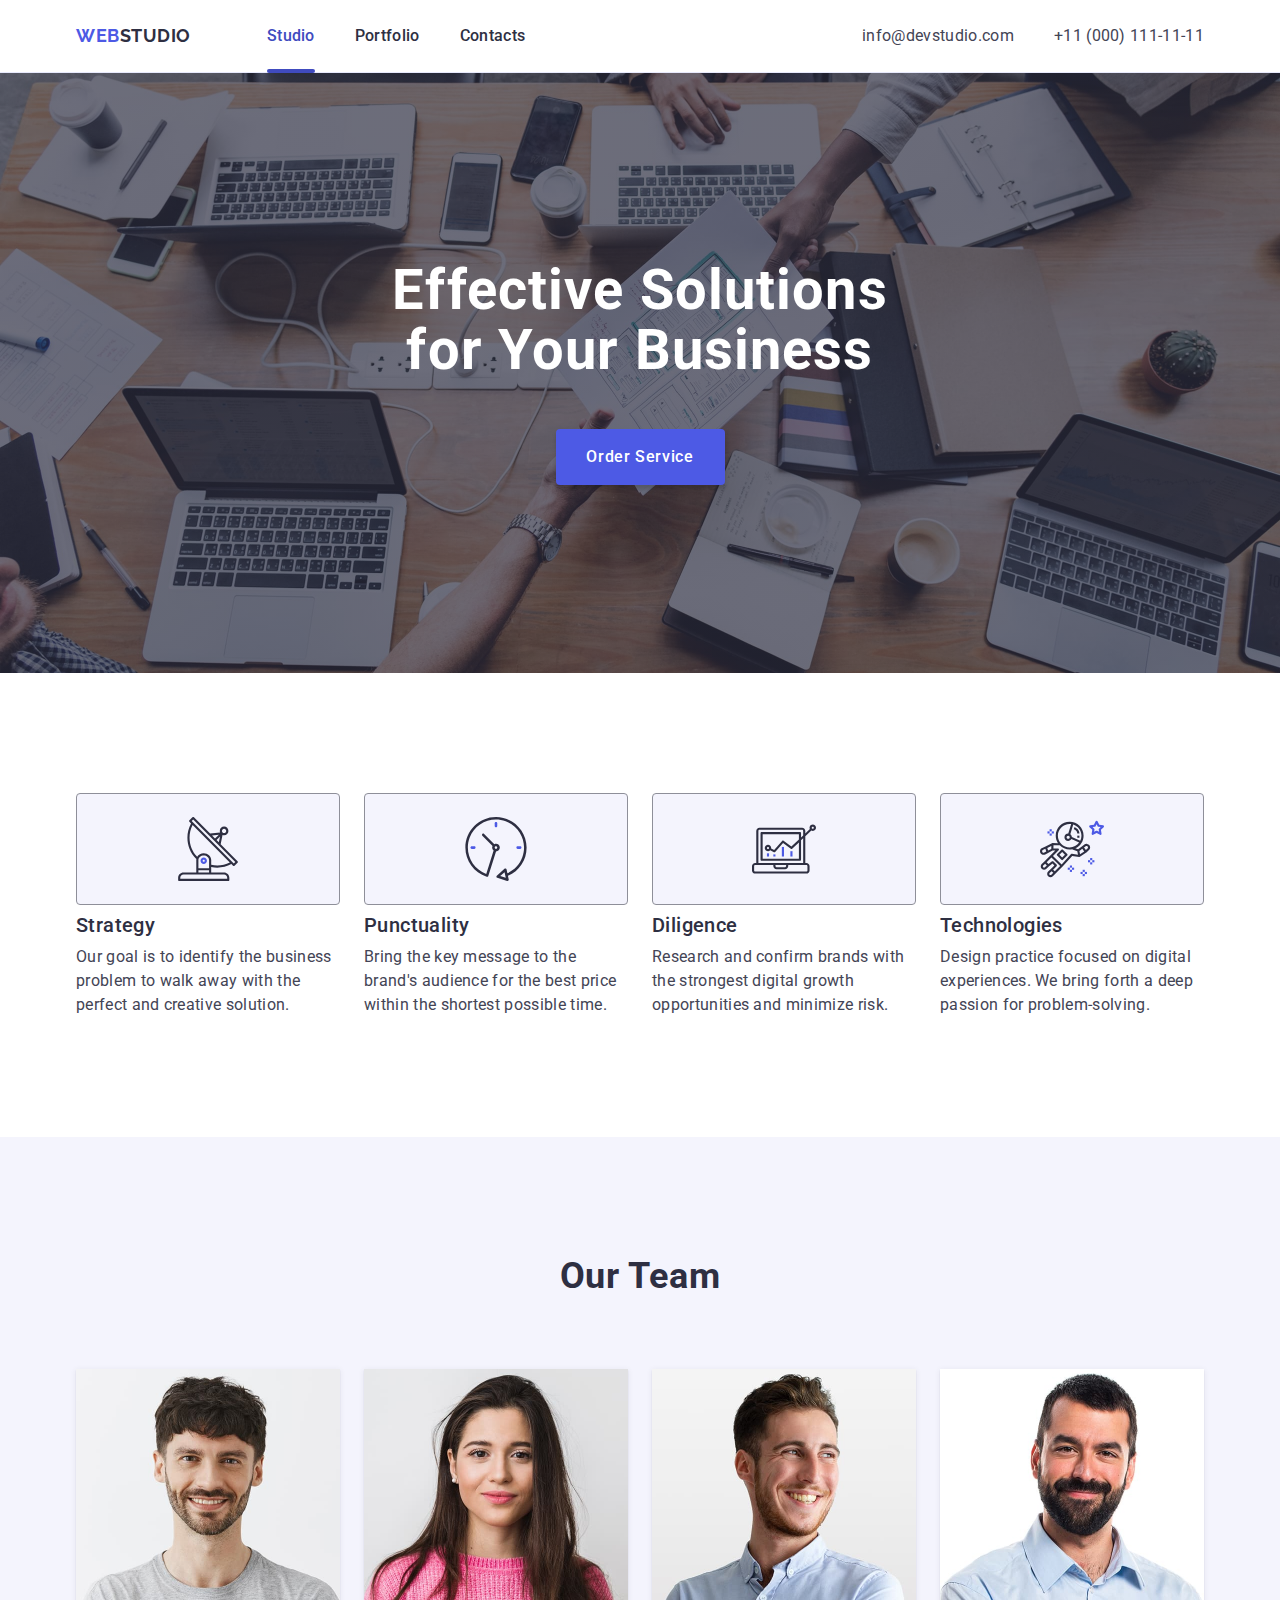
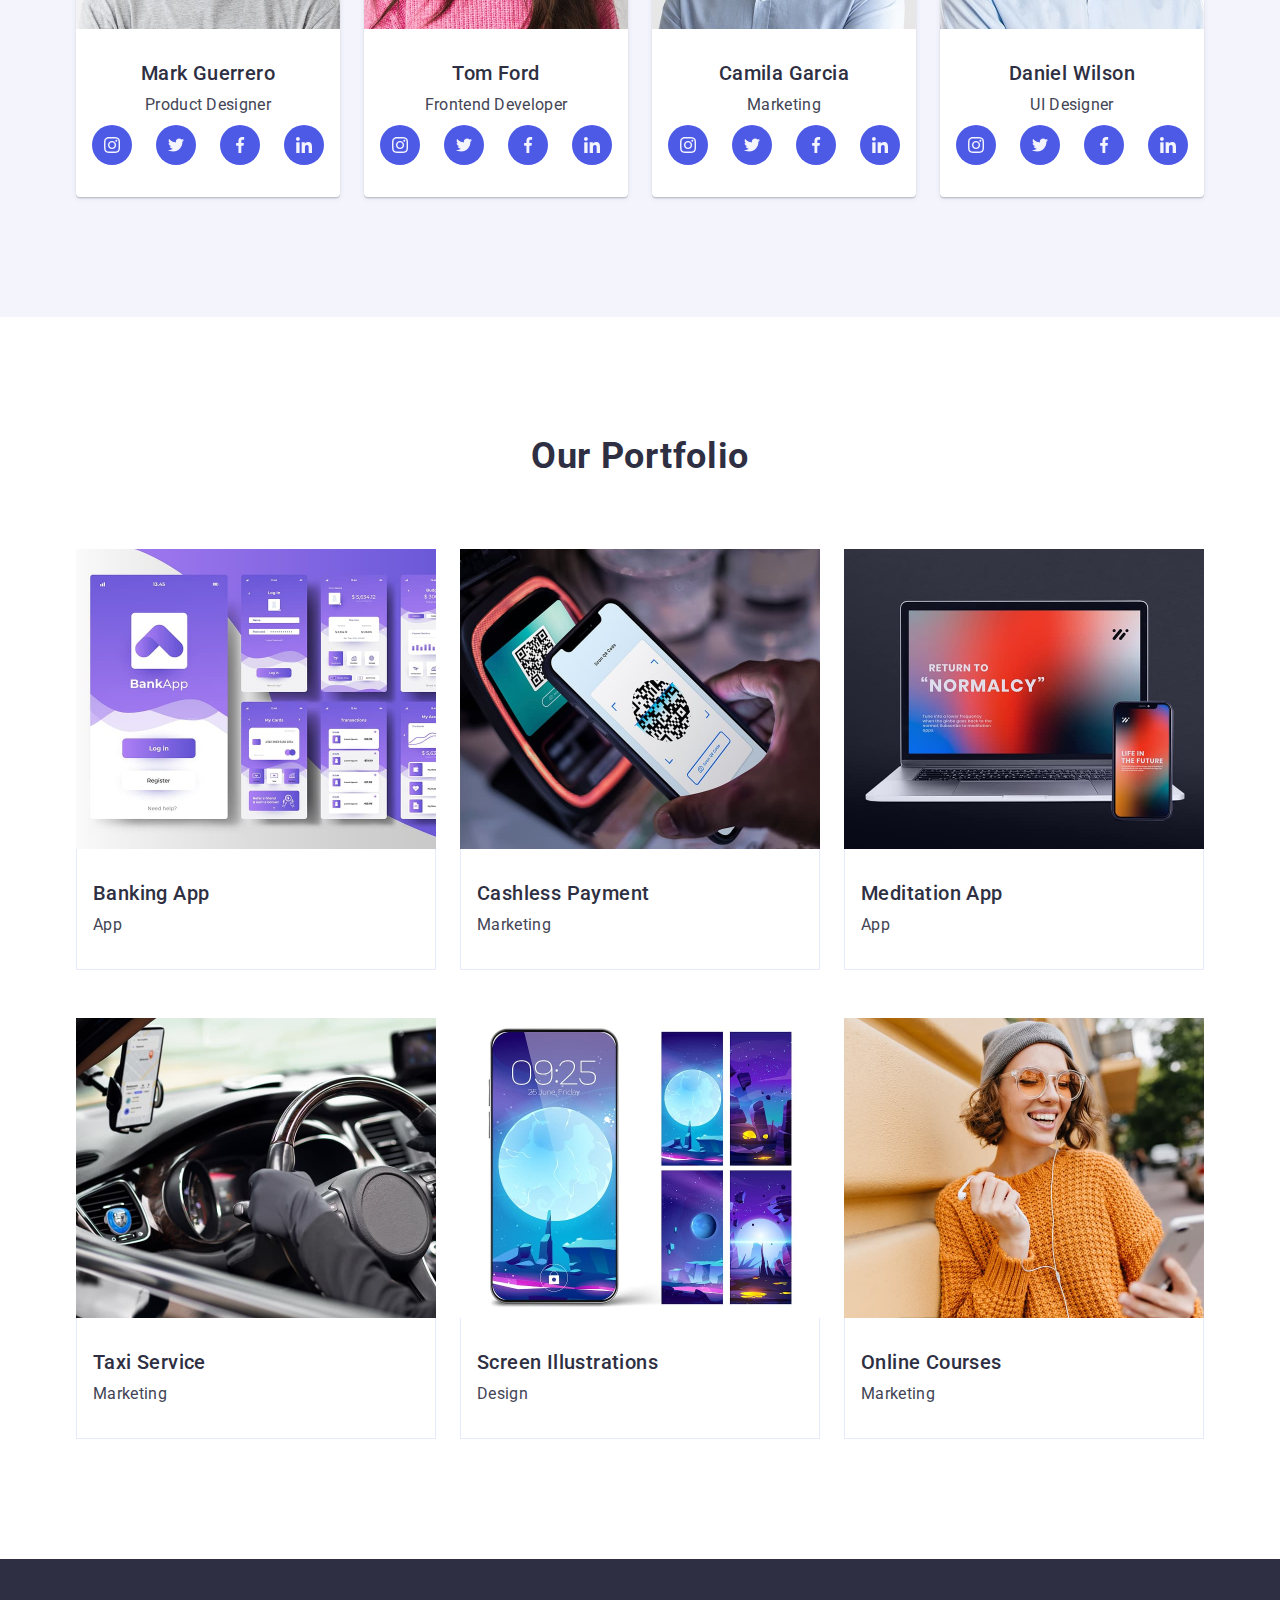
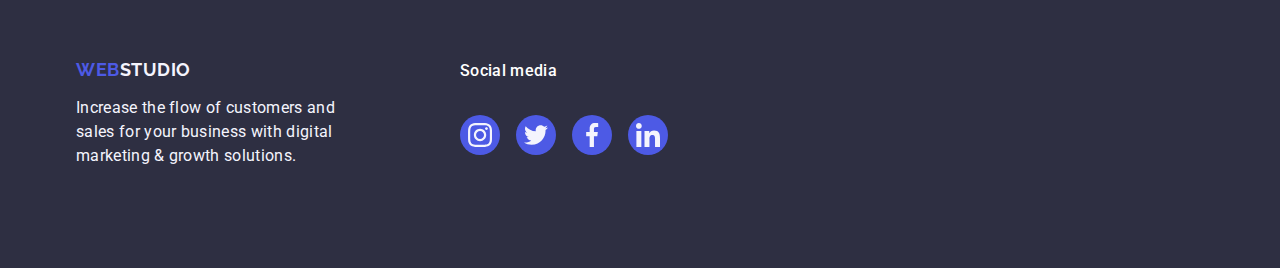
==== commit 77279ef9: "add index file" ====
--- a/index.html
+++ b/index.html
@@ -133,6 +133,7 @@
                     <a
                       href="https://www.instagram.com/"
                       class="icon-section-two-href"
+                      target="_blank"
                     >
                       <svg class="icon social-icon" width="16" height="16">
                         <use href="./images/icons.svg#icon-instagram"></use>
@@ -143,6 +144,7 @@
                     <a
                       href="https://www.twitter.com/"
                       class="icon-section-two-href"
+                      target="_blank"
                     >
                       <svg class="icon social-icon" width="16" height="16">
                         <use href="./images/icons.svg#icon-twitter"></use>
@@ -153,6 +155,7 @@
                     <a
                       href="https://www.facebook.com/"
                       class="icon-section-two-href"
+                      target="_blank"
                     >
                       <svg class="icon social-icon" width="16" height="16">
                         <use href="./images/icons.svg#icon-facebook"></use>
@@ -163,6 +166,7 @@
                     <a
                       href="https://www.linkedin.com/"
                       class="icon-section-two-href"
+                      target="_blank"
                     >
                       <svg class="icon social-icon" width="16" height="16">
                         <use href="./images/icons.svg#icon-linkedin"></use>
@@ -187,6 +191,7 @@
                     <a
                       href="https://www.instagram.com/"
                       class="icon-section-two-href"
+                      target="_blank"
                     >
                       <svg class="icon social-icon" width="16" height="16">
                         <use href="./images/icons.svg#icon-instagram"></use>
@@ -197,6 +202,7 @@
                     <a
                       href="https://www.twitter.com/"
                       class="icon-section-two-href"
+                      target="_blank"
                     >
                       <svg class="icon social-icon" width="16" height="16">
                         <use href="./images/icons.svg#icon-twitter"></use>
@@ -207,6 +213,7 @@
                     <a
                       href="https://www.facebook.com/"
                       class="icon-section-two-href"
+                      target="_blank"
                     >
                       <svg class="icon social-icon" width="16" height="16">
                         <use href="./images/icons.svg#icon-facebook"></use>
@@ -217,6 +224,7 @@
                     <a
                       href="https://www.linkedin.com/"
                       class="icon-section-two-href"
+                      target="_blank"
                     >
                       <svg class="icon social-icon" width="16" height="16">
                         <use href="./images/icons.svg#icon-linkedin"></use>
@@ -241,6 +249,7 @@
                     <a
                       href="https://www.instagram.com/"
                       class="icon-section-two-href"
+                      target="_blank"
                     >
                       <svg class="icon social-icon" width="16" height="16">
                         <use href="./images/icons.svg#icon-instagram"></use>
@@ -251,6 +260,7 @@
                     <a
                       href="https://www.twitter.com/"
                       class="icon-section-two-href"
+                      target="_blank"
                     >
                       <svg class="icon social-icon" width="16" height="16">
                         <use href="./images/icons.svg#icon-twitter"></use>
@@ -261,6 +271,7 @@
                     <a
                       href="https://www.facebook.com/"
                       class="icon-section-two-href"
+                      target="_blank"
                     >
                       <svg class="icon social-icon" width="16" height="16">
                         <use href="./images/icons.svg#icon-facebook"></use>
@@ -271,6 +282,7 @@
                     <a
                       href="https://www.linkedin.com/"
                       class="icon-section-two-href"
+                      target="_blank"
                     >
                       <svg class="icon social-icon" width="16" height="16">
                         <use href="./images/icons.svg#icon-linkedin"></use>
@@ -295,6 +307,7 @@
                     <a
                       href="https://www.instagram.com/"
                       class="icon-section-two-href"
+                      target="_blank"
                     >
                       <svg class="icon social-icon" width="16" height="16">
                         <use href="./images/icons.svg#icon-instagram"></use>
@@ -305,6 +318,7 @@
                     <a
                       href="https://www.twitter.com/"
                       class="icon-section-two-href"
+                      target="_blank"
                     >
                       <svg class="icon social-icon" width="16" height="16">
                         <use href="./images/icons.svg#icon-twitter"></use>
@@ -315,6 +329,7 @@
                     <a
                       href="https://www.facebook.com/"
                       class="icon-section-two-href"
+                      target="_blank"
                     >
                       <svg class="icon social-icon" width="16" height="16">
                         <use href="./images/icons.svg#icon-facebook"></use>
@@ -325,6 +340,7 @@
                     <a
                       href="https://www.linkedin.com/"
                       class="icon-section-two-href"
+                      target="_blank"
                     >
                       <svg class="icon social-icon" width="16" height="16">
                         <use href="./images/icons.svg#icon-linkedin"></use>
@@ -479,28 +495,44 @@
           <p class="footer-media-text">Social media</p>
           <ul class="footer-media-list">
             <li class="icon-section-two">
-              <a href="https://www.instagram.com/" class="icon-footer-href">
+              <a
+                href="https://www.instagram.com/"
+                class="icon-footer-href"
+                target="_blank"
+              >
                 <svg class="icon" width="24" height="24">
                   <use href="./images/icons.svg#icon-instagram"></use>
                 </svg>
               </a>
             </li>
             <li class="icon-section-two">
-              <a href="https://www.twitter.com/" class="icon-footer-href">
+              <a
+                href="https://www.twitter.com/"
+                class="icon-footer-href"
+                target="_blank"
+              >
                 <svg class="icon" width="24" height="24">
                   <use href="./images/icons.svg#icon-twitter"></use>
                 </svg>
               </a>
             </li>
             <li class="icon-section-two">
-              <a href="https://www.facebook.com/" class="icon-footer-href">
+              <a
+                href="https://www.facebook.com/"
+                class="icon-footer-href"
+                target="_blank"
+              >
                 <svg class="icon" width="24" height="24">
                   <use href="./images/icons.svg#icon-facebook"></use>
                 </svg>
               </a>
             </li>
             <li class="icon-section-two">
-              <a href="https://www.linkedin.com/" class="icon-footer-href">
+              <a
+                href="https://www.linkedin.com/"
+                class="icon-footer-href"
+                target="_blank"
+              >
                 <svg class="icon" width="24" height="24">
                   <use href="./images/icons.svg#icon-linkedin"></use>
                 </svg>
--- a/css/styles.css
+++ b/css/styles.css
@@ -121,7 +121,7 @@
     transition: color 250ms cubic-bezier(0.4, 0, 0.2, 1);
 }
 
-.nav-link::after {
+.relative.nav-link::after {
 content: "";
 width: 100%;
 position: absolute;
@@ -174,7 +174,7 @@
 .hero-image {
     max-width: 1440px;
     height: 600px;
-    background-image: linear-gradient(to bottom, rgba(46, 47, 66, 0.7), rgba(46, 47, 66, 0.7)), url(/images/people-office.jpg);
+    background-image: linear-gradient(to bottom, rgba(46, 47, 66, 0.7), rgba(46, 47, 66, 0.7)), url(../images/people-office.jpg);
     background-position: center;
     background-size: cover;
     background-repeat: no-repeat;
@@ -319,8 +319,8 @@
     justify-content: center;
     align-items: center;
     gap: 24px;
-    padding: 8px 16px 32px 16px;
-    margin: 0;
+   /* padding: 8px 16px 32px 16px;*/
+    margin: 8px 0 0 0;
     list-style: none;
 }
 
@@ -468,25 +468,19 @@
 }
 .footer-media {
 width: 208px;
-height: 80px;
 padding: 0;
 margin: 0;
 }
 
 .footer-info {
-    width: 264px;
-    height: 112px;
+    
     margin-right: 120px;
-    margin-left: auto;
        
-        
 }
 .footer-container {
     display: flex;
     align-items: baseline;
     justify-content: flex-start;
-    margin: 0;
-    padding: 0;
-    margin-right: 120px;
      
-}
+     
+}
